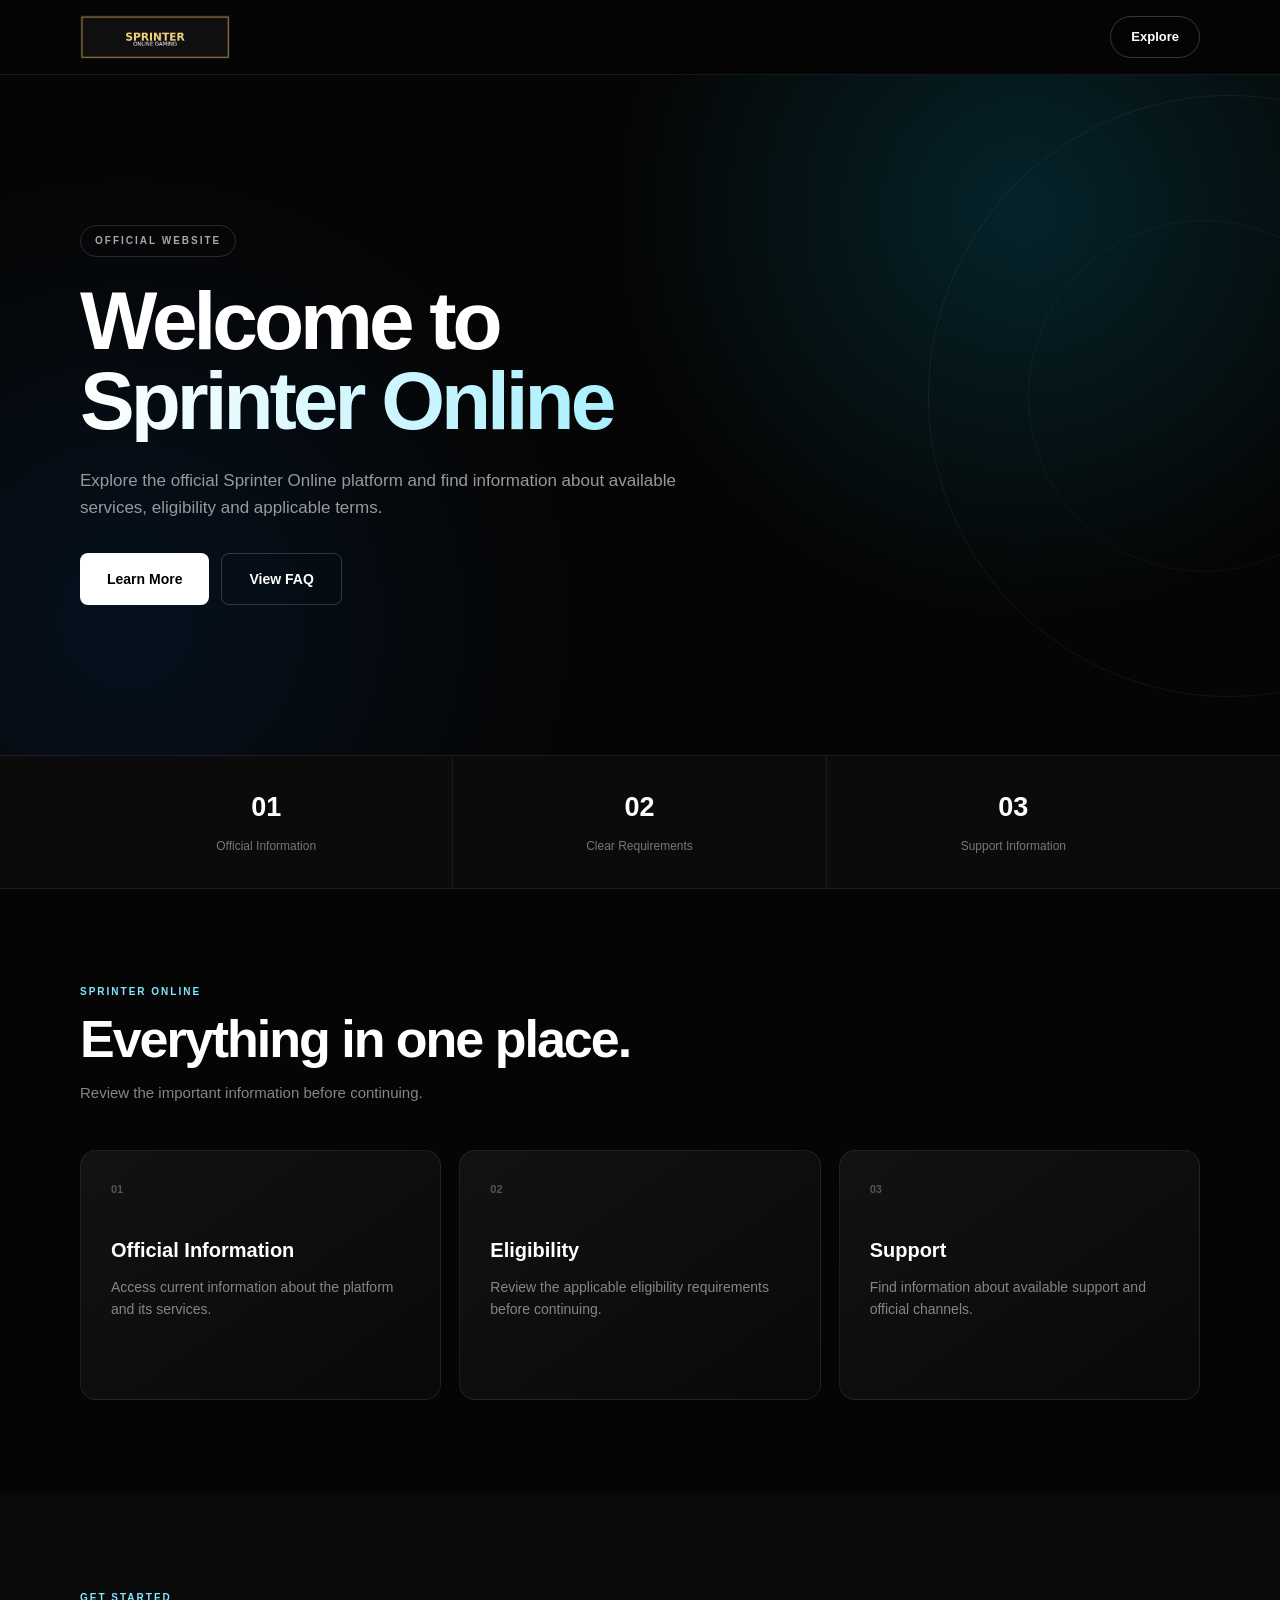
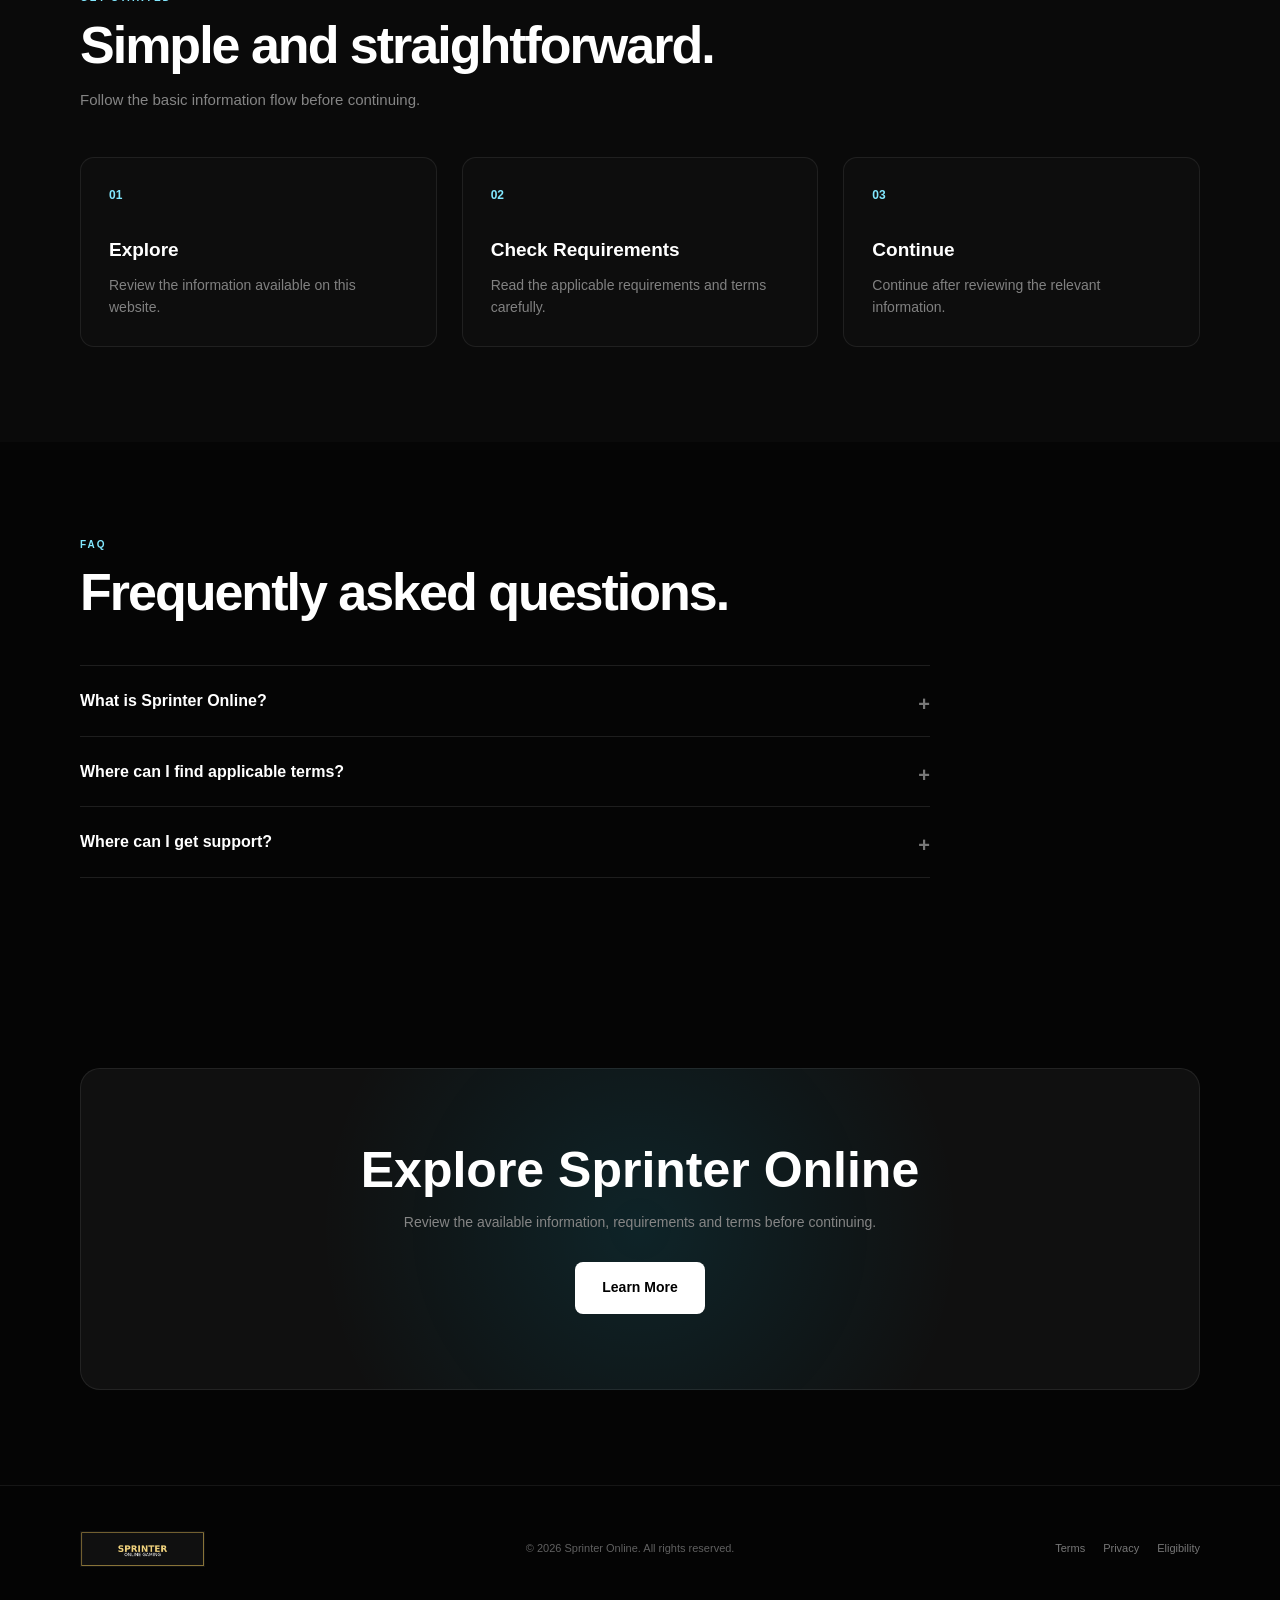
==== landingpage/index.html @ 2bd201db "landingpage.index.html" ====
<!DOCTYPE html>
<html lang="en">

<head>

    <meta charset="UTF-8">

    <meta
        name="viewport"
        content="width=device-width, initial-scale=1.0"
    >

    <title>Sprinter Online | Official Website</title>

    <meta
        name="description"
        content="Visit the official Sprinter Online website for information, services, eligibility and applicable terms."
    >

    <meta
        name="robots"
        content="index, follow"
    >

    <link
        rel="canonical"
        href="https://www.sprinteronlines.com/landingpage/"
    >

    <meta
        property="og:title"
        content="Sprinter Online | Official Website"
    >

    <meta
        property="og:description"
        content="Official Sprinter Online information and services."
    >

    <meta
        property="og:type"
        content="website"
    >

    <meta
        property="og:url"
        content="https://www.sprinteronlines.com/landingpage/"
    >


    <style>

        /* =========================================
           RESET
        ========================================= */

        * {
            margin: 0;
            padding: 0;
            box-sizing: border-box;
        }

        html {
            scroll-behavior: smooth;
        }

        body {
            font-family:
                Arial,
                Helvetica,
                sans-serif;

            background: #050505;

            color: #ffffff;

            line-height: 1.6;

            overflow-x: hidden;
        }

        a {
            color: inherit;
            text-decoration: none;
        }

        img {
            display: block;
            max-width: 100%;
        }


        /* =========================================
           CONTAINER
        ========================================= */

        .container {
            width: min(1120px, 92%);

            margin-left: auto;
            margin-right: auto;
        }


        /* =========================================
           HEADER
        ========================================= */

        .header {
            position: sticky;

            top: 0;

            z-index: 1000;

            background:
                rgba(5, 5, 5, 0.92);

            border-bottom:
                1px solid rgba(255,255,255,0.08);

            backdrop-filter:
                blur(15px);
        }

        .header-inner {
            min-height: 74px;

            display: flex;

            align-items: center;

            justify-content: space-between;

            gap: 20px;
        }

        .logo {
            display: inline-flex;

            align-items: center;
        }

        .logo img {
            width: 150px;

            height: auto;
        }

        .header-btn {
            display: inline-flex;

            align-items: center;

            justify-content: center;

            padding: 10px 20px;

            border:
                1px solid rgba(255,255,255,0.2);

            border-radius: 50px;

            font-size: 13px;

            font-weight: 700;

            transition:
                all 0.25s ease;
        }

        .header-btn:hover {
            background: #ffffff;

            color: #000000;
        }


        /* =========================================
           HERO
        ========================================= */

        .hero {
            position: relative;

            min-height: 680px;

            display: flex;

            align-items: center;

            overflow: hidden;

            background:

                radial-gradient(
                    circle at 80% 20%,
                    rgba(0,210,255,0.15),
                    transparent 35%
                ),

                radial-gradient(
                    circle at 10% 80%,
                    rgba(0,120,255,0.10),
                    transparent 35%
                ),

                #050505;
        }

        .hero::before {
            content: "";

            position: absolute;

            width: 600px;

            height: 600px;

            right: -250px;

            top: 20px;

            border:
                1px solid rgba(255,255,255,0.06);

            border-radius: 50%;
        }

        .hero::after {
            content: "";

            position: absolute;

            width: 350px;

            height: 350px;

            right: -100px;

            top: 145px;

            border:
                1px solid rgba(255,255,255,0.04);

            border-radius: 50%;
        }

        .hero-content {
            position: relative;

            z-index: 2;

            max-width: 760px;
        }

        .badge {
            display: inline-flex;

            padding: 7px 14px;

            margin-bottom: 24px;

            border:
                1px solid rgba(255,255,255,0.14);

            border-radius: 50px;

            color: #a8a8a8;

            font-size: 10px;

            font-weight: 800;

            letter-spacing: 2px;
        }

        .hero h1 {
            font-size:
                clamp(44px, 8vw, 82px);

            line-height: 0.98;

            letter-spacing: -4px;

            margin-bottom: 25px;
        }

        .hero h1 span {
            display: block;

            background:
                linear-gradient(
                    90deg,
                    #ffffff,
                    #85eaff
                );

            -webkit-background-clip: text;

            -webkit-text-fill-color: transparent;
        }

        .hero-description {
            max-width: 620px;

            color: #999999;

            font-size: 17px;

            margin-bottom: 32px;
        }

        .hero-buttons {
            display: flex;

            flex-wrap: wrap;

            gap: 12px;
        }

        .btn {
            min-height: 52px;

            padding:
                0 27px;

            display: inline-flex;

            align-items: center;

            justify-content: center;

            border-radius: 8px;

            font-size: 14px;

            font-weight: 800;

            transition:
                all 0.25s ease;
        }

        .btn-primary {
            background: #ffffff;

            color: #000000;
        }

        .btn-primary:hover {
            transform:
                translateY(-3px);

            box-shadow:
                0 12px 30px
                rgba(255,255,255,0.10);
        }

        .btn-secondary {
            border:
                1px solid rgba(255,255,255,0.18);

            color: #ffffff;
        }

        .btn-secondary:hover {
            background:
                rgba(255,255,255,0.08);
        }


        /* =========================================
           FEATURE BAR
        ========================================= */

        .feature-bar {
            background: #0b0b0b;

            border-top:
                1px solid rgba(255,255,255,0.07);

            border-bottom:
                1px solid rgba(255,255,255,0.07);
        }

        .feature-bar-grid {
            display: grid;

            grid-template-columns:
                repeat(3, 1fr);
        }

        .feature-item {
            padding: 30px 20px;

            text-align: center;

            border-right:
                1px solid rgba(255,255,255,0.07);
        }

        .feature-item:last-child {
            border-right: none;
        }

        .feature-item strong {
            display: block;

            font-size: 27px;

            margin-bottom: 3px;
        }

        .feature-item span {
            color: #777777;

            font-size: 12px;
        }


        /* =========================================
           SECTIONS
        ========================================= */

        .section {
            padding:
                95px 0;
        }

        .section-dark {
            background: #0a0a0a;
        }

        .section-title {
            max-width: 650px;

            margin-bottom: 45px;
        }

        .section-label {
            display: block;

            margin-bottom: 12px;

            color: #82e8ff;

            font-size: 10px;

            font-weight: 800;

            letter-spacing: 2px;
        }

        .section-title h2 {
            font-size:
                clamp(32px, 5vw, 52px);

            line-height: 1.05;

            letter-spacing: -2px;

            margin-bottom: 15px;
        }

        .section-title p {
            color: #858585;

            font-size: 15px;
        }


        /* =========================================
           CARDS
        ========================================= */

        .cards {
            display: grid;

            grid-template-columns:
                repeat(3, 1fr);

            gap: 18px;
        }

        .card {
            min-height: 250px;

            padding: 30px;

            background:
                linear-gradient(
                    145deg,
                    #121212,
                    #090909
                );

            border:
                1px solid rgba(255,255,255,0.08);

            border-radius: 16px;

            transition:
                transform 0.25s ease,
                border-color 0.25s ease;
        }

        .card:hover {
            transform:
                translateY(-5px);

            border-color:
                rgba(255,255,255,0.18);
        }

        .card-number {
            color: #555555;

            font-size: 11px;

            font-weight: 800;

            margin-bottom: 35px;
        }

        .card h3 {
            font-size: 20px;

            margin-bottom: 10px;
        }

        .card p {
            color: #858585;

            font-size: 14px;
        }


        /* =========================================
           STEPS
        ========================================= */

        .steps {
            display: grid;

            grid-template-columns:
                repeat(3, 1fr);

            gap: 25px;
        }

        .step {
            position: relative;

            padding:
                28px;

            border:
                1px solid rgba(255,255,255,0.08);

            border-radius: 14px;

            background: #0d0d0d;
        }

        .step-number {
            display: block;

            color: #82e8ff;

            font-size: 12px;

            font-weight: 800;

            margin-bottom: 30px;
        }

        .step h3 {
            font-size: 19px;

            margin-bottom: 8px;
        }

        .step p {
            color: #818181;

            font-size: 14px;
        }


        /* =========================================
           FAQ
        ========================================= */

        .faq {
            max-width: 850px;
        }

        details {
            border-top:
                1px solid rgba(255,255,255,0.10);

            padding:
                22px 0;
        }

        details:last-child {
            border-bottom:
                1px solid rgba(255,255,255,0.10);
        }

        summary {
            cursor: pointer;

            list-style: none;

            font-size: 16px;

            font-weight: 700;

            padding-right: 25px;

            position: relative;
        }

        summary::-webkit-details-marker {
            display: none;
        }

        summary::after {
            content: "+";

            position: absolute;

            right: 0;

            top: 0;

            color: #777777;

            font-size: 20px;
        }

        details[open] summary::after {
            content: "−";
        }

        details p {
            color: #858585;

            font-size: 14px;

            max-width: 700px;

            padding-top: 14px;
        }


        /* =========================================
           CTA
        ========================================= */

        .cta {
            text-align: center;

            padding:
                75px 25px;

            border:
                1px solid rgba(255,255,255,0.08);

            border-radius: 20px;

            background:
                radial-gradient(
                    circle at center,
                    rgba(0,210,255,0.10),
                    transparent 55%
                ),

                #101010;
        }

        .cta h2 {
            font-size:
                clamp(30px, 5vw, 50px);

            line-height: 1.05;

            margin-bottom: 15px;
        }

        .cta p {
            max-width: 600px;

            margin:
                0 auto 28px;

            color: #858585;

            font-size: 14px;
        }


        /* =========================================
           FOOTER
        ========================================= */

        .footer {
            padding:
                45px 0;

            background: #040404;

            border-top:
                1px solid rgba(255,255,255,0.07);
        }

        .footer-inner {
            display: flex;

            align-items: center;

            justify-content: space-between;

            gap: 25px;
        }

        .footer-logo img {
            width: 125px;
        }

        .copyright {
            color: #606060;

            font-size: 11px;
        }

        .footer-links {
            display: flex;

            flex-wrap: wrap;

            gap: 18px;

            color: #777777;

            font-size: 11px;
        }

        .footer-links a:hover {
            color: #ffffff;
        }


        /* =========================================
           TABLET
        ========================================= */

        @media (max-width: 800px) {

            .hero {
                min-height: 620px;
            }

            .cards,
            .steps {
                grid-template-columns: 1fr;
            }

            .feature-bar-grid {
                grid-template-columns: 1fr;
            }

            .feature-item {
                border-right: none;

                border-bottom:
                    1px solid rgba(255,255,255,0.07);
            }

            .feature-item:last-child {
                border-bottom: none;
            }

            .section {
                padding: 75px 0;
            }

            .footer-inner {
                flex-direction: column;

                align-items: flex-start;
            }

        }


        /* =========================================
           MOBILE
        ========================================= */

        @media (max-width: 520px) {

            .header-inner {
                min-height: 65px;
            }

            .logo img {
                width: 125px;
            }

            .header-btn {
                padding:
                    8px 14px;

                font-size: 11px;
            }

            .hero {
                min-height: 610px;
            }

            .hero h1 {
                font-size: 49px;

                letter-spacing: -2.5px;
            }

            .hero-description {
                font-size: 15px;
            }

            .hero-buttons {
                flex-direction: column;
            }

            .btn {
                width: 100%;
            }

            .section-title h2 {
                letter-spacing: -1px;
            }

            .card {
                min-height: auto;

                padding: 25px;
            }

            .cta {
                padding:
                    55px 20px;
            }

        }

    </style>

</head>


<body>


    <!-- =========================================
         HEADER
    ========================================= -->

    <header class="header">

        <div class="container header-inner">

            <a
                href="/"
                class="logo"
                aria-label="Sprinter Online"
            >

                <img
                    src="../assets/images/sprinterslogo.png"
                    alt="Sprinter Online"
                >

            </a>


            <a
                href="#information"
                class="header-btn"
            >
                Explore
            </a>

        </div>

    </header>


    <!-- =========================================
         MAIN
    ========================================= -->

    <main>


        <!-- =====================================
             HERO
        ====================================== -->

        <section class="hero">

            <div class="container">

                <div class="hero-content">

                    <div class="badge">
                        OFFICIAL WEBSITE
                    </div>


                    <h1>

                        Welcome to

                        <span>
                            Sprinter Online
                        </span>

                    </h1>


                    <p class="hero-description">

                        Explore the official Sprinter Online
                        platform and find information about
                        available services, eligibility and
                        applicable terms.

                    </p>


                    <div class="hero-buttons">

                        <a
                            href="#information"
                            class="btn btn-primary"
                        >
                            Learn More
                        </a>


                        <a
                            href="#faq"
                            class="btn btn-secondary"
                        >
                            View FAQ
                        </a>

                    </div>

                </div>

            </div>

        </section>


        <!-- =====================================
             FEATURE BAR
        ====================================== -->

        <section class="feature-bar">

            <div class="container feature-bar-grid">


                <div class="feature-item">

                    <strong>
                        01
                    </strong>

                    <span>
                        Official Information
                    </span>

                </div>


                <div class="feature-item">

                    <strong>
                        02
                    </strong>

                    <span>
                        Clear Requirements
                    </span>

                </div>


                <div class="feature-item">

                    <strong>
                        03
                    </strong>

                    <span>
                        Support Information
                    </span>

                </div>


            </div>

        </section>


        <!-- =====================================
             INFORMATION
        ====================================== -->

        <section
            class="section"
            id="information"
        >

            <div class="container">


                <div class="section-title">

                    <span class="section-label">
                        SPRINTER ONLINE
                    </span>

                    <h2>
                        Everything in one place.
                    </h2>

                    <p>
                        Review the important information
                        before continuing.
                    </p>

                </div>


                <div class="cards">


                    <article class="card">

                        <div class="card-number">
                            01
                        </div>

                        <h3>
                            Official Information
                        </h3>

                        <p>
                            Access current information about
                            the platform and its services.
                        </p>

                    </article>


                    <article class="card">

                        <div class="card-number">
                            02
                        </div>

                        <h3>
                            Eligibility
                        </h3>

                        <p>
                            Review the applicable eligibility
                            requirements before continuing.
                        </p>

                    </article>


                    <article class="card">

                        <div class="card-number">
                            03
                        </div>

                        <h3>
                            Support
                        </h3>

                        <p>
                            Find information about available
                            support and official channels.
                        </p>

                    </article>


                </div>

            </div>

        </section>


        <!-- =====================================
             STEPS
        ====================================== -->

        <section class="section section-dark">

            <div class="container">


                <div class="section-title">

                    <span class="section-label">
                        GET STARTED
                    </span>

                    <h2>
                        Simple and straightforward.
                    </h2>

                    <p>
                        Follow the basic information flow
                        before continuing.
                    </p>

                </div>


                <div class="steps">


                    <div class="step">

                        <span class="step-number">
                            01
                        </span>

                        <h3>
                            Explore
                        </h3>

                        <p>
                            Review the information available
                            on this website.
                        </p>

                    </div>


                    <div class="step">

                        <span class="step-number">
                            02
                        </span>

                        <h3>
                            Check Requirements
                        </h3>

                        <p>
                            Read the applicable requirements
                            and terms carefully.
                        </p>

                    </div>


                    <div class="step">

                        <span class="step-number">
                            03
                        </span>

                        <h3>
                            Continue
                        </h3>

                        <p>
                            Continue after reviewing the
                            relevant information.
                        </p>

                    </div>


                </div>

            </div>

        </section>


        <!-- =====================================
             FAQ
        ====================================== -->

        <section
            class="section"
            id="faq"
        >

            <div class="container">


                <div class="section-title">

                    <span class="section-label">
                        FAQ
                    </span>

                    <h2>
                        Frequently asked questions.
                    </h2>

                </div>


                <div class="faq">


                    <details>

                        <summary>
                            What is Sprinter Online?
                        </summary>

                        <p>
                            Sprinter Online is the platform
                            represented by this official
                            information website.
                        </p>

                    </details>


                    <details>

                        <summary>
                            Where can I find applicable terms?
                        </summary>

                        <p>
                            Please review the relevant terms,
                            eligibility information and policies
                            before continuing.
                        </p>

                    </details>


                    <details>

                        <summary>
                            Where can I get support?
                        </summary>

                        <p>
                            Please use the official support
                            channel provided by Sprinter Online.
                        </p>

                    </details>


                </div>

            </div>

        </section>


        <!-- =====================================
             CTA
        ====================================== -->

        <section class="section">

            <div class="container">

                <div class="cta">

                    <h2>
                        Explore Sprinter Online
                    </h2>

                    <p>
                        Review the available information,
                        requirements and terms before
                        continuing.
                    </p>


                    <a
                        href="#information"
                        class="btn btn-primary"
                    >
                        Learn More
                    </a>

                </div>

            </div>

        </section>


    </main>


    <!-- =========================================
         FOOTER
    ========================================= -->

    <footer class="footer">

        <div class="container footer-inner">


            <div class="footer-logo">

                <img
                    src="../assets/images/sprinterslogo.png"
                    alt="Sprinter Online"
                >

            </div>


            <div class="copyright">

                © 2026 Sprinter Online.
                All rights reserved.

            </div>


            <div class="footer-links">

                <a href="#">
                    Terms
                </a>

                <a href="#">
                    Privacy
                </a>

                <a href="#">
                    Eligibility
                </a>

            </div>


        </div>

    </footer>


</body>

</html>
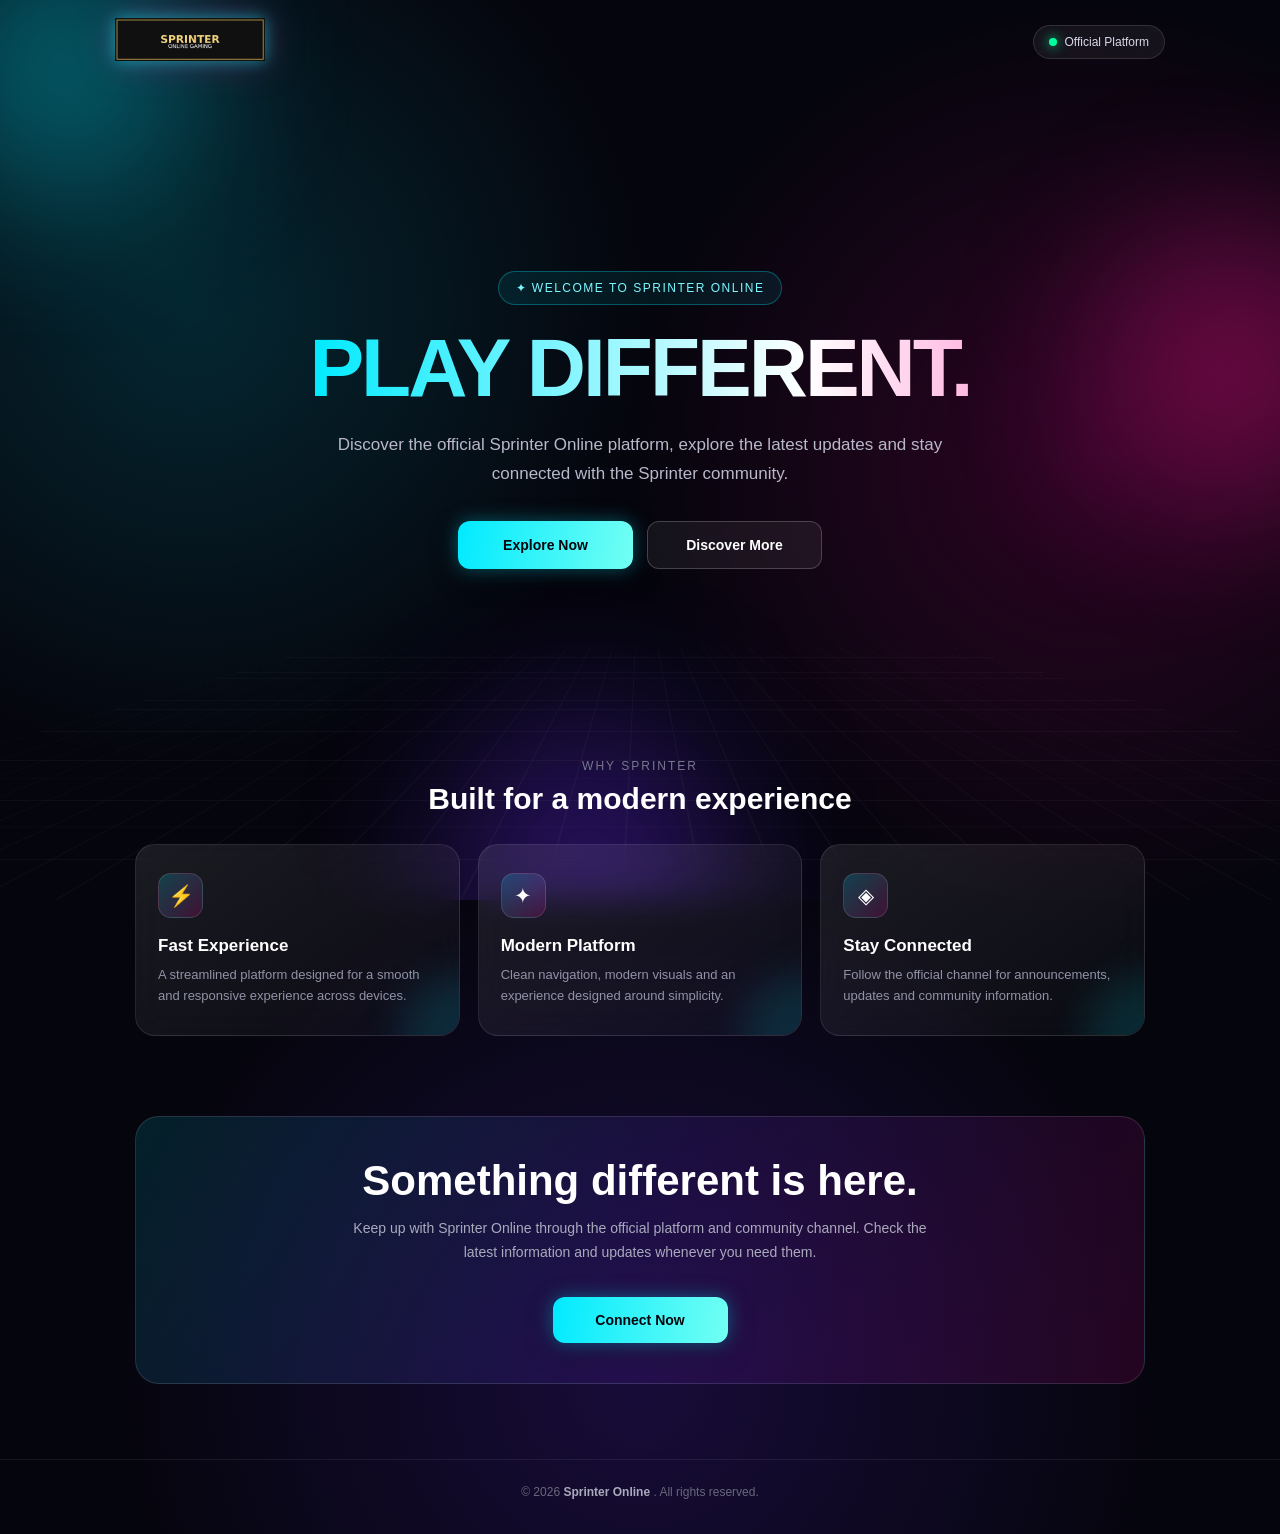
==== commit c0c10637: "Update index.html" ====
--- a/landingpage/index.html
+++ b/landingpage/index.html
@@ -1,1375 +1,1487 @@
 <!DOCTYPE html>
 <html lang="en">
-
 <head>
 
-    <meta charset="UTF-8">
-
-    <meta
-        name="viewport"
-        content="width=device-width, initial-scale=1.0"
+  <meta charset="UTF-8">
+
+  <meta name="viewport" content="width=device-width, initial-scale=1.0">
+
+  <title>Sprinter Online | Official Platform</title>
+
+  <meta
+    name="description"
+    content="Explore Sprinter Online's official platform and stay connected with the latest updates and community information."
+  >
+
+  <link
+    rel="canonical"
+    href="https://www.sprinteronlines.com/landingpage/"
+  >
+
+  <meta
+    property="og:title"
+    content="Sprinter Online | Official Platform"
+  >
+
+  <meta
+    property="og:description"
+    content="Discover the official Sprinter Online platform."
+  >
+
+  <meta
+    property="og:type"
+    content="website"
+  >
+
+
+  <!-- =========================================
+       META PIXEL
+       Pixel ID: 1732688021370064
+  ========================================== -->
+
+  <script>
+
+    !function(f,b,e,v,n,t,s)
+    {
+      if(f.fbq)return;
+
+      n=f.fbq=function()
+      {
+        n.callMethod ?
+        n.callMethod.apply(n,arguments) :
+        n.queue.push(arguments)
+      };
+
+      if(!f._fbq)f._fbq=n;
+
+      n.push=n;
+      n.loaded=!0;
+      n.version='2.0';
+      n.queue=[];
+
+      t=b.createElement(e);
+      t.async=!0;
+      t.src=v;
+
+      s=b.getElementsByTagName(e)[0];
+
+      s.parentNode.insertBefore(t,s);
+
+    }(
+      window,
+      document,
+      'script',
+      'https://connect.facebook.net/en_US/fbevents.js'
+    );
+
+
+    fbq(
+      'init',
+      '1732688021370064'
+    );
+
+
+    fbq(
+      'track',
+      'PageView'
+    );
+
+  </script>
+
+
+  <!-- =========================================
+       END META PIXEL
+  ========================================== -->
+
+
+  <style>
+
+    * {
+      margin: 0;
+      padding: 0;
+      box-sizing: border-box;
+    }
+
+
+    html {
+      scroll-behavior: smooth;
+    }
+
+
+    body {
+
+      min-height: 100vh;
+
+      font-family:
+        Arial,
+        Helvetica,
+        sans-serif;
+
+      color: #ffffff;
+
+      overflow-x: hidden;
+
+      background:
+
+        radial-gradient(
+          circle at 15% 20%,
+          rgba(0, 234, 255, 0.15),
+          transparent 28%
+        ),
+
+        radial-gradient(
+          circle at 85% 30%,
+          rgba(255, 0, 153, 0.16),
+          transparent 30%
+        ),
+
+        radial-gradient(
+          circle at 50% 90%,
+          rgba(108, 44, 255, 0.18),
+          transparent 35%
+        ),
+
+        #05050d;
+
+    }
+
+
+    /* =========================================
+       ANIMATED BACKGROUND
+    ========================================== */
+
+    .background {
+
+      position: fixed;
+
+      inset: 0;
+
+      z-index: -2;
+
+      overflow: hidden;
+
+      pointer-events: none;
+
+    }
+
+
+    .orb {
+
+      position: absolute;
+
+      width: 280px;
+
+      height: 280px;
+
+      border-radius: 50%;
+
+      filter: blur(80px);
+
+      opacity: 0.35;
+
+      animation:
+        float 10s infinite alternate ease-in-out;
+
+    }
+
+
+    .orb.one {
+
+      background: #00eaff;
+
+      top: -80px;
+
+      left: -80px;
+
+    }
+
+
+    .orb.two {
+
+      background: #ff1493;
+
+      right: -100px;
+
+      top: 25%;
+
+      animation-delay: 2s;
+
+    }
+
+
+    .orb.three {
+
+      background: #6c2cff;
+
+      bottom: -100px;
+
+      left: 35%;
+
+      animation-delay: 4s;
+
+    }
+
+
+    @keyframes float {
+
+      from {
+
+        transform:
+          translate(0, 0)
+          scale(1);
+
+      }
+
+      to {
+
+        transform:
+          translate(60px, 40px)
+          scale(1.2);
+
+      }
+
+    }
+
+
+    .grid {
+
+      position: fixed;
+
+      inset: 0;
+
+      z-index: -1;
+
+      opacity: 0.07;
+
+      background-image:
+
+        linear-gradient(
+          rgba(255,255,255,0.5) 1px,
+          transparent 1px
+        ),
+
+        linear-gradient(
+          90deg,
+          rgba(255,255,255,0.5) 1px,
+          transparent 1px
+        );
+
+      background-size: 45px 45px;
+
+      transform:
+
+        perspective(500px)
+        rotateX(55deg)
+        scale(1.8);
+
+      transform-origin:
+        center bottom;
+
+    }
+
+
+    /* =========================================
+       HEADER
+    ========================================== */
+
+    header {
+
+      width: 100%;
+
+      padding: 18px 20px;
+
+      position: relative;
+
+      z-index: 5;
+
+    }
+
+
+    .nav {
+
+      max-width: 1050px;
+
+      margin: auto;
+
+      display: flex;
+
+      align-items: center;
+
+      justify-content: space-between;
+
+    }
+
+
+    .logo-link {
+
+      display: inline-block;
+
+    }
+
+
+    .logo {
+
+      width: 150px;
+
+      max-width: 42vw;
+
+      height: auto;
+
+      filter:
+
+        drop-shadow(
+          0 0 8px
+          rgba(0,255,255,0.5)
+        )
+
+        drop-shadow(
+          0 0 18px
+          rgba(255,0,153,0.25)
+        );
+
+      transition:
+        transform 0.25s ease;
+
+    }
+
+
+    .logo:hover {
+
+      transform:
+        scale(1.04);
+
+    }
+
+
+    .status {
+
+      display: flex;
+
+      align-items: center;
+
+      gap: 8px;
+
+      padding: 9px 15px;
+
+      border-radius: 30px;
+
+      background:
+        rgba(255,255,255,0.06);
+
+      border:
+        1px solid
+        rgba(255,255,255,0.12);
+
+      backdrop-filter:
+        blur(12px);
+
+      font-size: 12px;
+
+      color: #d9d9e8;
+
+    }
+
+
+    .dot {
+
+      width: 8px;
+
+      height: 8px;
+
+      border-radius: 50%;
+
+      background: #00ff9d;
+
+      box-shadow:
+        0 0 12px #00ff9d;
+
+      animation:
+        pulse 1.5s infinite;
+
+    }
+
+
+    @keyframes pulse {
+
+      50% {
+
+        opacity: 0.35;
+
+        transform:
+          scale(0.7);
+
+      }
+
+    }
+
+
+    /* =========================================
+       HERO
+    ========================================== */
+
+    .hero {
+
+      max-width: 1050px;
+
+      margin: auto;
+
+      min-height: 72vh;
+
+      display: flex;
+
+      align-items: center;
+
+      justify-content: center;
+
+      text-align: center;
+
+      padding:
+        55px 20px 30px;
+
+    }
+
+
+    .hero-content {
+
+      width: 100%;
+
+      max-width: 760px;
+
+    }
+
+
+    .tag {
+
+      display: inline-flex;
+
+      align-items: center;
+
+      gap: 8px;
+
+      padding:
+        9px 17px;
+
+      border-radius: 50px;
+
+      background:
+        rgba(0,238,255,0.08);
+
+      border:
+        1px solid
+        rgba(0,238,255,0.3);
+
+      color: #7df7ff;
+
+      font-size: 12px;
+
+      letter-spacing: 1.5px;
+
+      text-transform: uppercase;
+
+      margin-bottom: 24px;
+
+      animation:
+        fadeUp 0.8s ease both;
+
+    }
+
+
+    h1 {
+
+      font-size:
+        clamp(42px, 8vw, 82px);
+
+      line-height: 0.95;
+
+      font-weight: 900;
+
+      letter-spacing: -3px;
+
+      margin-bottom: 24px;
+
+      animation:
+        fadeUp 0.8s 0.1s ease both;
+
+    }
+
+
+    .gradient-text {
+
+      background:
+
+        linear-gradient(
+          90deg,
+          #00eaff,
+          #ffffff,
+          #ff2ca8,
+          #8d5cff,
+          #00eaff
+        );
+
+      background-size:
+        300% auto;
+
+      -webkit-background-clip:
+        text;
+
+      background-clip:
+        text;
+
+      color:
+        transparent;
+
+      animation:
+        gradientMove 5s
+        linear infinite;
+
+    }
+
+
+    @keyframes gradientMove {
+
+      to {
+
+        background-position:
+          300% center;
+
+      }
+
+    }
+
+
+    .hero p {
+
+      max-width: 620px;
+
+      margin: auto;
+
+      color: #b8b8ca;
+
+      font-size: 17px;
+
+      line-height: 1.7;
+
+      animation:
+        fadeUp 0.8s 0.2s ease both;
+
+    }
+
+
+    @keyframes fadeUp {
+
+      from {
+
+        opacity: 0;
+
+        transform:
+          translateY(25px);
+
+      }
+
+      to {
+
+        opacity: 1;
+
+        transform:
+          translateY(0);
+
+      }
+
+    }
+
+
+    /* =========================================
+       BUTTONS
+    ========================================== */
+
+    .buttons {
+
+      display: flex;
+
+      justify-content: center;
+
+      gap: 14px;
+
+      flex-wrap: wrap;
+
+      margin-top: 32px;
+
+      animation:
+        fadeUp 0.8s 0.3s ease both;
+
+    }
+
+
+    .btn {
+
+      position: relative;
+
+      display: inline-flex;
+
+      justify-content: center;
+
+      align-items: center;
+
+      min-width: 175px;
+
+      padding:
+        15px 26px;
+
+      border-radius: 12px;
+
+      text-decoration: none;
+
+      font-weight: 800;
+
+      font-size: 14px;
+
+      transition:
+        0.25s ease;
+
+      overflow: hidden;
+
+      cursor: pointer;
+
+    }
+
+
+    .btn-primary {
+
+      color: #05050d;
+
+      background:
+
+        linear-gradient(
+          100deg,
+          #00eaff,
+          #73fff3
+        );
+
+      box-shadow:
+
+        0 0 18px
+        rgba(0,234,255,0.35),
+
+        0 8px 30px
+        rgba(0,0,0,0.25);
+
+    }
+
+
+    .btn-primary::before {
+
+      content: "";
+
+      position: absolute;
+
+      width: 70px;
+
+      height: 150px;
+
+      background:
+        rgba(255,255,255,0.45);
+
+      transform:
+        rotate(25deg);
+
+      left: -100px;
+
+      transition:
+        0.5s;
+
+    }
+
+
+    .btn-primary:hover::before {
+
+      left: 120%;
+
+    }
+
+
+    .btn-secondary {
+
+      color: #ffffff;
+
+      border:
+        1px solid
+        rgba(255,255,255,0.2);
+
+      background:
+        rgba(255,255,255,0.06);
+
+      backdrop-filter:
+        blur(10px);
+
+    }
+
+
+    .btn:hover {
+
+      transform:
+        translateY(-3px);
+
+    }
+
+
+    .btn:active {
+
+      transform:
+        translateY(0);
+
+    }
+
+
+    /* =========================================
+       FEATURES
+    ========================================== */
+
+    .features {
+
+      max-width: 1050px;
+
+      margin: auto;
+
+      padding:
+        25px 20px 80px;
+
+    }
+
+
+    .section-title {
+
+      text-align: center;
+
+      margin-bottom: 28px;
+
+    }
+
+
+    .section-title span {
+
+      color: #77778e;
+
+      font-size: 12px;
+
+      text-transform: uppercase;
+
+      letter-spacing: 2px;
+
+    }
+
+
+    .section-title h2 {
+
+      font-size: 30px;
+
+      margin-top: 8px;
+
+    }
+
+
+    .cards {
+
+      display: grid;
+
+      grid-template-columns:
+        repeat(3, 1fr);
+
+      gap: 18px;
+
+    }
+
+
+    .card {
+
+      position: relative;
+
+      padding:
+        28px 22px;
+
+      min-height: 175px;
+
+      border-radius: 20px;
+
+      background:
+
+        linear-gradient(
+          145deg,
+          rgba(255,255,255,0.09),
+          rgba(255,255,255,0.025)
+        );
+
+      border:
+        1px solid
+        rgba(255,255,255,0.1);
+
+      backdrop-filter:
+        blur(16px);
+
+      overflow: hidden;
+
+      transition:
+        0.3s ease;
+
+    }
+
+
+    .card::after {
+
+      content: "";
+
+      position: absolute;
+
+      width: 130px;
+
+      height: 130px;
+
+      border-radius: 50%;
+
+      right: -70px;
+
+      bottom: -70px;
+
+      background:
+        rgba(0,234,255,0.13);
+
+      filter:
+        blur(20px);
+
+    }
+
+
+    .card:hover {
+
+      transform:
+        translateY(-7px);
+
+      border-color:
+        rgba(0,234,255,0.35);
+
+      box-shadow:
+        0 15px 40px
+        rgba(0,0,0,0.25);
+
+    }
+
+
+    .icon {
+
+      width: 45px;
+
+      height: 45px;
+
+      border-radius: 13px;
+
+      display: flex;
+
+      align-items: center;
+
+      justify-content: center;
+
+      margin-bottom: 18px;
+
+      font-size: 21px;
+
+      background:
+
+        linear-gradient(
+          135deg,
+          rgba(0,234,255,0.2),
+          rgba(255,0,153,0.18)
+        );
+
+      border:
+        1px solid
+        rgba(255,255,255,0.12);
+
+    }
+
+
+    .card h3 {
+
+      font-size: 17px;
+
+      margin-bottom: 9px;
+
+    }
+
+
+    .card p {
+
+      color: #9292a7;
+
+      font-size: 13px;
+
+      line-height: 1.6;
+
+    }
+
+
+    /* =========================================
+       HIGHLIGHT
+    ========================================== */
+
+    .highlight {
+
+      max-width: 1050px;
+
+      margin:
+        0 auto 75px;
+
+      padding:
+        0 20px;
+
+    }
+
+
+    .highlight-box {
+
+      position: relative;
+
+      padding:
+        40px 30px;
+
+      text-align: center;
+
+      border-radius: 24px;
+
+      overflow: hidden;
+
+      background:
+
+        linear-gradient(
+          120deg,
+          rgba(0,234,255,0.12),
+          rgba(116,54,255,0.12),
+          rgba(255,0,153,0.12)
+        );
+
+      border:
+        1px solid
+        rgba(255,255,255,0.12);
+
+    }
+
+
+    .highlight-box h2 {
+
+      font-size:
+        clamp(25px, 5vw, 42px);
+
+      margin-bottom: 12px;
+
+    }
+
+
+    .highlight-box p {
+
+      max-width: 600px;
+
+      margin: auto;
+
+      color: #aaaabd;
+
+      line-height: 1.7;
+
+      font-size: 14px;
+
+    }
+
+
+    /* =========================================
+       FOOTER
+    ========================================== */
+
+    footer {
+
+      text-align: center;
+
+      padding:
+        25px 20px 35px;
+
+      border-top:
+        1px solid
+        rgba(255,255,255,0.07);
+
+      color: #68687b;
+
+      font-size: 12px;
+
+    }
+
+
+    footer strong {
+
+      color: #aaaabd;
+
+    }
+
+
+    /* =========================================
+       MOBILE
+    ========================================== */
+
+    @media (max-width: 760px) {
+
+      .hero {
+
+        min-height: 70vh;
+
+        padding-top: 45px;
+
+      }
+
+
+      h1 {
+
+        letter-spacing: -2px;
+
+      }
+
+
+      .hero p {
+
+        font-size: 15px;
+
+      }
+
+
+      .cards {
+
+        grid-template-columns: 1fr;
+
+      }
+
+
+      .card {
+
+        min-height: auto;
+
+      }
+
+
+      .status {
+
+        display: none;
+
+      }
+
+
+      .logo {
+
+        width: 135px;
+
+      }
+
+
+      .buttons {
+
+        flex-direction: column;
+
+        align-items: center;
+
+      }
+
+
+      .btn {
+
+        width:
+          min(100%, 330px);
+
+      }
+
+
+      .highlight-box {
+
+        padding:
+          35px 20px;
+
+      }
+
+    }
+
+
+    /* =========================================
+       SMALL MOBILE
+    ========================================== */
+
+    @media (max-width: 380px) {
+
+      h1 {
+
+        font-size: 39px;
+
+      }
+
+
+      .hero {
+
+        padding-left: 15px;
+
+        padding-right: 15px;
+
+      }
+
+
+      .features,
+      .highlight {
+
+        padding-left: 15px;
+
+        padding-right: 15px;
+
+      }
+
+    }
+
+  </style>
+
+</head>
+
+
+<body>
+
+
+  <!-- =========================================
+       BACKGROUND
+  ========================================== -->
+
+  <div class="background">
+
+    <div class="orb one"></div>
+
+    <div class="orb two"></div>
+
+    <div class="orb three"></div>
+
+  </div>
+
+
+  <div class="grid"></div>
+
+
+  <!-- =========================================
+       HEADER
+  ========================================== -->
+
+  <header>
+
+    <div class="nav">
+
+
+      <!-- LOGO → TELEGRAM -->
+
+      <a
+        class="logo-link"
+        href="https://t.me/sprinteronlineid"
+        target="_blank"
+        rel="noopener noreferrer"
+        onclick="trackTelegramClick()"
+      >
+
+        <img
+          src="../assets/images/sprinterslogo.png"
+          alt="Sprinter Online"
+          class="logo"
+        >
+
+      </a>
+
+
+      <div class="status">
+
+        <span class="dot"></span>
+
+        Official Platform
+
+      </div>
+
+
+    </div>
+
+  </header>
+
+
+  <!-- =========================================
+       MAIN
+  ========================================== -->
+
+  <main>
+
+
+    <!-- HERO -->
+
+    <section class="hero">
+
+      <div class="hero-content">
+
+
+        <div class="tag">
+
+          ✦ Welcome to Sprinter Online
+
+        </div>
+
+
+        <h1>
+
+          <span class="gradient-text">
+
+            PLAY DIFFERENT.
+
+          </span>
+
+        </h1>
+
+
+        <p>
+
+          Discover the official Sprinter Online platform,
+          explore the latest updates and stay connected
+          with the Sprinter community.
+
+        </p>
+
+
+        <!-- CTA BUTTONS -->
+
+        <div class="buttons">
+
+
+          <!-- TELEGRAM CTA -->
+
+          <a
+            class="btn btn-primary"
+            href="https://t.me/sprinteronlineid"
+            target="_blank"
+            rel="noopener noreferrer"
+            onclick="trackTelegramClick()"
+          >
+
+            Explore Now
+
+          </a>
+
+
+          <!-- SCROLL CTA -->
+
+          <a
+            class="btn btn-secondary"
+            href="#features"
+          >
+
+            Discover More
+
+          </a>
+
+
+        </div>
+
+
+      </div>
+
+    </section>
+
+
+    <!-- =========================================
+         FEATURES
+    ========================================== -->
+
+    <section
+      class="features"
+      id="features"
     >
 
-    <title>Sprinter Online | Official Website</title>
-
-    <meta
-        name="description"
-        content="Visit the official Sprinter Online website for information, services, eligibility and applicable terms."
+
+      <div class="section-title">
+
+        <span>
+          Why Sprinter
+        </span>
+
+        <h2>
+          Built for a modern experience
+        </h2>
+
+      </div>
+
+
+      <div class="cards">
+
+
+        <div class="card">
+
+          <div class="icon">
+            ⚡
+          </div>
+
+          <h3>
+            Fast Experience
+          </h3>
+
+          <p>
+            A streamlined platform designed
+            for a smooth and responsive
+            experience across devices.
+          </p>
+
+        </div>
+
+
+        <div class="card">
+
+          <div class="icon">
+            ✦
+          </div>
+
+          <h3>
+            Modern Platform
+          </h3>
+
+          <p>
+            Clean navigation, modern visuals
+            and an experience designed around
+            simplicity.
+          </p>
+
+        </div>
+
+
+        <div class="card">
+
+          <div class="icon">
+            ◈
+          </div>
+
+          <h3>
+            Stay Connected
+          </h3>
+
+          <p>
+            Follow the official channel for
+            announcements, updates and
+            community information.
+          </p>
+
+        </div>
+
+
+      </div>
+
+    </section>
+
+
+    <!-- =========================================
+         HIGHLIGHT
+    ========================================== -->
+
+    <section class="highlight">
+
+      <div class="highlight-box">
+
+
+        <h2>
+          Something different is here.
+        </h2>
+
+
+        <p>
+
+          Keep up with Sprinter Online through
+          the official platform and community
+          channel. Check the latest information
+          and updates whenever you need them.
+
+        </p>
+
+
+        <div class="buttons">
+
+
+          <!-- TELEGRAM CTA -->
+
+          <a
+            class="btn btn-primary"
+            href="https://t.me/sprinteronlineid"
+            target="_blank"
+            rel="noopener noreferrer"
+            onclick="trackTelegramClick()"
+          >
+
+            Connect Now
+
+          </a>
+
+
+        </div>
+
+
+      </div>
+
+    </section>
+
+
+  </main>
+
+
+  <!-- =========================================
+       FOOTER
+  ========================================== -->
+
+  <footer>
+
+    © 2026
+
+    <strong>
+      Sprinter Online
+    </strong>.
+
+    All rights reserved.
+
+  </footer>
+
+
+  <!-- =========================================
+       TELEGRAM CLICK TRACKING
+  ========================================== -->
+
+  <script>
+
+    function trackTelegramClick() {
+
+      if (
+        typeof fbq === "function"
+      ) {
+
+        fbq(
+          "track",
+          "Contact"
+        );
+
+      }
+
+    }
+
+  </script>
+
+
+  <!-- =========================================
+       META PIXEL NOSCRIPT
+  ========================================== -->
+
+  <noscript>
+
+    <img
+      height="1"
+      width="1"
+      style="display:none"
+      src="https://www.facebook.com/tr?id=1732688021370064&ev=PageView&noscript=1"
+      alt=""
     >
 
-    <meta
-        name="robots"
-        content="index, follow"
-    >
-
-    <link
-        rel="canonical"
-        href="https://www.sprinteronlines.com/landingpage/"
-    >
-
-    <meta
-        property="og:title"
-        content="Sprinter Online | Official Website"
-    >
-
-    <meta
-        property="og:description"
-        content="Official Sprinter Online information and services."
-    >
-
-    <meta
-        property="og:type"
-        content="website"
-    >
-
-    <meta
-        property="og:url"
-        content="https://www.sprinteronlines.com/landingpage/"
-    >
-
-
-    <style>
-
-        /* =========================================
-           RESET
-        ========================================= */
-
-        * {
-            margin: 0;
-            padding: 0;
-            box-sizing: border-box;
-        }
-
-        html {
-            scroll-behavior: smooth;
-        }
-
-        body {
-            font-family:
-                Arial,
-                Helvetica,
-                sans-serif;
-
-            background: #050505;
-
-            color: #ffffff;
-
-            line-height: 1.6;
-
-            overflow-x: hidden;
-        }
-
-        a {
-            color: inherit;
-            text-decoration: none;
-        }
-
-        img {
-            display: block;
-            max-width: 100%;
-        }
-
-
-        /* =========================================
-           CONTAINER
-        ========================================= */
-
-        .container {
-            width: min(1120px, 92%);
-
-            margin-left: auto;
-            margin-right: auto;
-        }
-
-
-        /* =========================================
-           HEADER
-        ========================================= */
-
-        .header {
-            position: sticky;
-
-            top: 0;
-
-            z-index: 1000;
-
-            background:
-                rgba(5, 5, 5, 0.92);
-
-            border-bottom:
-                1px solid rgba(255,255,255,0.08);
-
-            backdrop-filter:
-                blur(15px);
-        }
-
-        .header-inner {
-            min-height: 74px;
-
-            display: flex;
-
-            align-items: center;
-
-            justify-content: space-between;
-
-            gap: 20px;
-        }
-
-        .logo {
-            display: inline-flex;
-
-            align-items: center;
-        }
-
-        .logo img {
-            width: 150px;
-
-            height: auto;
-        }
-
-        .header-btn {
-            display: inline-flex;
-
-            align-items: center;
-
-            justify-content: center;
-
-            padding: 10px 20px;
-
-            border:
-                1px solid rgba(255,255,255,0.2);
-
-            border-radius: 50px;
-
-            font-size: 13px;
-
-            font-weight: 700;
-
-            transition:
-                all 0.25s ease;
-        }
-
-        .header-btn:hover {
-            background: #ffffff;
-
-            color: #000000;
-        }
-
-
-        /* =========================================
-           HERO
-        ========================================= */
-
-        .hero {
-            position: relative;
-
-            min-height: 680px;
-
-            display: flex;
-
-            align-items: center;
-
-            overflow: hidden;
-
-            background:
-
-                radial-gradient(
-                    circle at 80% 20%,
-                    rgba(0,210,255,0.15),
-                    transparent 35%
-                ),
-
-                radial-gradient(
-                    circle at 10% 80%,
-                    rgba(0,120,255,0.10),
-                    transparent 35%
-                ),
-
-                #050505;
-        }
-
-        .hero::before {
-            content: "";
-
-            position: absolute;
-
-            width: 600px;
-
-            height: 600px;
-
-            right: -250px;
-
-            top: 20px;
-
-            border:
-                1px solid rgba(255,255,255,0.06);
-
-            border-radius: 50%;
-        }
-
-        .hero::after {
-            content: "";
-
-            position: absolute;
-
-            width: 350px;
-
-            height: 350px;
-
-            right: -100px;
-
-            top: 145px;
-
-            border:
-                1px solid rgba(255,255,255,0.04);
-
-            border-radius: 50%;
-        }
-
-        .hero-content {
-            position: relative;
-
-            z-index: 2;
-
-            max-width: 760px;
-        }
-
-        .badge {
-            display: inline-flex;
-
-            padding: 7px 14px;
-
-            margin-bottom: 24px;
-
-            border:
-                1px solid rgba(255,255,255,0.14);
-
-            border-radius: 50px;
-
-            color: #a8a8a8;
-
-            font-size: 10px;
-
-            font-weight: 800;
-
-            letter-spacing: 2px;
-        }
-
-        .hero h1 {
-            font-size:
-                clamp(44px, 8vw, 82px);
-
-            line-height: 0.98;
-
-            letter-spacing: -4px;
-
-            margin-bottom: 25px;
-        }
-
-        .hero h1 span {
-            display: block;
-
-            background:
-                linear-gradient(
-                    90deg,
-                    #ffffff,
-                    #85eaff
-                );
-
-            -webkit-background-clip: text;
-
-            -webkit-text-fill-color: transparent;
-        }
-
-        .hero-description {
-            max-width: 620px;
-
-            color: #999999;
-
-            font-size: 17px;
-
-            margin-bottom: 32px;
-        }
-
-        .hero-buttons {
-            display: flex;
-
-            flex-wrap: wrap;
-
-            gap: 12px;
-        }
-
-        .btn {
-            min-height: 52px;
-
-            padding:
-                0 27px;
-
-            display: inline-flex;
-
-            align-items: center;
-
-            justify-content: center;
-
-            border-radius: 8px;
-
-            font-size: 14px;
-
-            font-weight: 800;
-
-            transition:
-                all 0.25s ease;
-        }
-
-        .btn-primary {
-            background: #ffffff;
-
-            color: #000000;
-        }
-
-        .btn-primary:hover {
-            transform:
-                translateY(-3px);
-
-            box-shadow:
-                0 12px 30px
-                rgba(255,255,255,0.10);
-        }
-
-        .btn-secondary {
-            border:
-                1px solid rgba(255,255,255,0.18);
-
-            color: #ffffff;
-        }
-
-        .btn-secondary:hover {
-            background:
-                rgba(255,255,255,0.08);
-        }
-
-
-        /* =========================================
-           FEATURE BAR
-        ========================================= */
-
-        .feature-bar {
-            background: #0b0b0b;
-
-            border-top:
-                1px solid rgba(255,255,255,0.07);
-
-            border-bottom:
-                1px solid rgba(255,255,255,0.07);
-        }
-
-        .feature-bar-grid {
-            display: grid;
-
-            grid-template-columns:
-                repeat(3, 1fr);
-        }
-
-        .feature-item {
-            padding: 30px 20px;
-
-            text-align: center;
-
-            border-right:
-                1px solid rgba(255,255,255,0.07);
-        }
-
-        .feature-item:last-child {
-            border-right: none;
-        }
-
-        .feature-item strong {
-            display: block;
-
-            font-size: 27px;
-
-            margin-bottom: 3px;
-        }
-
-        .feature-item span {
-            color: #777777;
-
-            font-size: 12px;
-        }
-
-
-        /* =========================================
-           SECTIONS
-        ========================================= */
-
-        .section {
-            padding:
-                95px 0;
-        }
-
-        .section-dark {
-            background: #0a0a0a;
-        }
-
-        .section-title {
-            max-width: 650px;
-
-            margin-bottom: 45px;
-        }
-
-        .section-label {
-            display: block;
-
-            margin-bottom: 12px;
-
-            color: #82e8ff;
-
-            font-size: 10px;
-
-            font-weight: 800;
-
-            letter-spacing: 2px;
-        }
-
-        .section-title h2 {
-            font-size:
-                clamp(32px, 5vw, 52px);
-
-            line-height: 1.05;
-
-            letter-spacing: -2px;
-
-            margin-bottom: 15px;
-        }
-
-        .section-title p {
-            color: #858585;
-
-            font-size: 15px;
-        }
-
-
-        /* =========================================
-           CARDS
-        ========================================= */
-
-        .cards {
-            display: grid;
-
-            grid-template-columns:
-                repeat(3, 1fr);
-
-            gap: 18px;
-        }
-
-        .card {
-            min-height: 250px;
-
-            padding: 30px;
-
-            background:
-                linear-gradient(
-                    145deg,
-                    #121212,
-                    #090909
-                );
-
-            border:
-                1px solid rgba(255,255,255,0.08);
-
-            border-radius: 16px;
-
-            transition:
-                transform 0.25s ease,
-                border-color 0.25s ease;
-        }
-
-        .card:hover {
-            transform:
-                translateY(-5px);
-
-            border-color:
-                rgba(255,255,255,0.18);
-        }
-
-        .card-number {
-            color: #555555;
-
-            font-size: 11px;
-
-            font-weight: 800;
-
-            margin-bottom: 35px;
-        }
-
-        .card h3 {
-            font-size: 20px;
-
-            margin-bottom: 10px;
-        }
-
-        .card p {
-            color: #858585;
-
-            font-size: 14px;
-        }
-
-
-        /* =========================================
-           STEPS
-        ========================================= */
-
-        .steps {
-            display: grid;
-
-            grid-template-columns:
-                repeat(3, 1fr);
-
-            gap: 25px;
-        }
-
-        .step {
-            position: relative;
-
-            padding:
-                28px;
-
-            border:
-                1px solid rgba(255,255,255,0.08);
-
-            border-radius: 14px;
-
-            background: #0d0d0d;
-        }
-
-        .step-number {
-            display: block;
-
-            color: #82e8ff;
-
-            font-size: 12px;
-
-            font-weight: 800;
-
-            margin-bottom: 30px;
-        }
-
-        .step h3 {
-            font-size: 19px;
-
-            margin-bottom: 8px;
-        }
-
-        .step p {
-            color: #818181;
-
-            font-size: 14px;
-        }
-
-
-        /* =========================================
-           FAQ
-        ========================================= */
-
-        .faq {
-            max-width: 850px;
-        }
-
-        details {
-            border-top:
-                1px solid rgba(255,255,255,0.10);
-
-            padding:
-                22px 0;
-        }
-
-        details:last-child {
-            border-bottom:
-                1px solid rgba(255,255,255,0.10);
-        }
-
-        summary {
-            cursor: pointer;
-
-            list-style: none;
-
-            font-size: 16px;
-
-            font-weight: 700;
-
-            padding-right: 25px;
-
-            position: relative;
-        }
-
-        summary::-webkit-details-marker {
-            display: none;
-        }
-
-        summary::after {
-            content: "+";
-
-            position: absolute;
-
-            right: 0;
-
-            top: 0;
-
-            color: #777777;
-
-            font-size: 20px;
-        }
-
-        details[open] summary::after {
-            content: "−";
-        }
-
-        details p {
-            color: #858585;
-
-            font-size: 14px;
-
-            max-width: 700px;
-
-            padding-top: 14px;
-        }
-
-
-        /* =========================================
-           CTA
-        ========================================= */
-
-        .cta {
-            text-align: center;
-
-            padding:
-                75px 25px;
-
-            border:
-                1px solid rgba(255,255,255,0.08);
-
-            border-radius: 20px;
-
-            background:
-                radial-gradient(
-                    circle at center,
-                    rgba(0,210,255,0.10),
-                    transparent 55%
-                ),
-
-                #101010;
-        }
-
-        .cta h2 {
-            font-size:
-                clamp(30px, 5vw, 50px);
-
-            line-height: 1.05;
-
-            margin-bottom: 15px;
-        }
-
-        .cta p {
-            max-width: 600px;
-
-            margin:
-                0 auto 28px;
-
-            color: #858585;
-
-            font-size: 14px;
-        }
-
-
-        /* =========================================
-           FOOTER
-        ========================================= */
-
-        .footer {
-            padding:
-                45px 0;
-
-            background: #040404;
-
-            border-top:
-                1px solid rgba(255,255,255,0.07);
-        }
-
-        .footer-inner {
-            display: flex;
-
-            align-items: center;
-
-            justify-content: space-between;
-
-            gap: 25px;
-        }
-
-        .footer-logo img {
-            width: 125px;
-        }
-
-        .copyright {
-            color: #606060;
-
-            font-size: 11px;
-        }
-
-        .footer-links {
-            display: flex;
-
-            flex-wrap: wrap;
-
-            gap: 18px;
-
-            color: #777777;
-
-            font-size: 11px;
-        }
-
-        .footer-links a:hover {
-            color: #ffffff;
-        }
-
-
-        /* =========================================
-           TABLET
-        ========================================= */
-
-        @media (max-width: 800px) {
-
-            .hero {
-                min-height: 620px;
-            }
-
-            .cards,
-            .steps {
-                grid-template-columns: 1fr;
-            }
-
-            .feature-bar-grid {
-                grid-template-columns: 1fr;
-            }
-
-            .feature-item {
-                border-right: none;
-
-                border-bottom:
-                    1px solid rgba(255,255,255,0.07);
-            }
-
-            .feature-item:last-child {
-                border-bottom: none;
-            }
-
-            .section {
-                padding: 75px 0;
-            }
-
-            .footer-inner {
-                flex-direction: column;
-
-                align-items: flex-start;
-            }
-
-        }
-
-
-        /* =========================================
-           MOBILE
-        ========================================= */
-
-        @media (max-width: 520px) {
-
-            .header-inner {
-                min-height: 65px;
-            }
-
-            .logo img {
-                width: 125px;
-            }
-
-            .header-btn {
-                padding:
-                    8px 14px;
-
-                font-size: 11px;
-            }
-
-            .hero {
-                min-height: 610px;
-            }
-
-            .hero h1 {
-                font-size: 49px;
-
-                letter-spacing: -2.5px;
-            }
-
-            .hero-description {
-                font-size: 15px;
-            }
-
-            .hero-buttons {
-                flex-direction: column;
-            }
-
-            .btn {
-                width: 100%;
-            }
-
-            .section-title h2 {
-                letter-spacing: -1px;
-            }
-
-            .card {
-                min-height: auto;
-
-                padding: 25px;
-            }
-
-            .cta {
-                padding:
-                    55px 20px;
-            }
-
-        }
-
-    </style>
-
-</head>
-
-
-<body>
-
-
-    <!-- =========================================
-         HEADER
-    ========================================= -->
-
-    <header class="header">
-
-        <div class="container header-inner">
-
-            <a
-                href="/"
-                class="logo"
-                aria-label="Sprinter Online"
-            >
-
-                <img
-                    src="../assets/images/sprinterslogo.png"
-                    alt="Sprinter Online"
-                >
-
-            </a>
-
-
-            <a
-                href="#information"
-                class="header-btn"
-            >
-                Explore
-            </a>
-
-        </div>
-
-    </header>
-
-
-    <!-- =========================================
-         MAIN
-    ========================================= -->
-
-    <main>
-
-
-        <!-- =====================================
-             HERO
-        ====================================== -->
-
-        <section class="hero">
-
-            <div class="container">
-
-                <div class="hero-content">
-
-                    <div class="badge">
-                        OFFICIAL WEBSITE
-                    </div>
-
-
-                    <h1>
-
-                        Welcome to
-
-                        <span>
-                            Sprinter Online
-                        </span>
-
-                    </h1>
-
-
-                    <p class="hero-description">
-
-                        Explore the official Sprinter Online
-                        platform and find information about
-                        available services, eligibility and
-                        applicable terms.
-
-                    </p>
-
-
-                    <div class="hero-buttons">
-
-                        <a
-                            href="#information"
-                            class="btn btn-primary"
-                        >
-                            Learn More
-                        </a>
-
-
-                        <a
-                            href="#faq"
-                            class="btn btn-secondary"
-                        >
-                            View FAQ
-                        </a>
-
-                    </div>
-
-                </div>
-
-            </div>
-
-        </section>
-
-
-        <!-- =====================================
-             FEATURE BAR
-        ====================================== -->
-
-        <section class="feature-bar">
-
-            <div class="container feature-bar-grid">
-
-
-                <div class="feature-item">
-
-                    <strong>
-                        01
-                    </strong>
-
-                    <span>
-                        Official Information
-                    </span>
-
-                </div>
-
-
-                <div class="feature-item">
-
-                    <strong>
-                        02
-                    </strong>
-
-                    <span>
-                        Clear Requirements
-                    </span>
-
-                </div>
-
-
-                <div class="feature-item">
-
-                    <strong>
-                        03
-                    </strong>
-
-                    <span>
-                        Support Information
-                    </span>
-
-                </div>
-
-
-            </div>
-
-        </section>
-
-
-        <!-- =====================================
-             INFORMATION
-        ====================================== -->
-
-        <section
-            class="section"
-            id="information"
-        >
-
-            <div class="container">
-
-
-                <div class="section-title">
-
-                    <span class="section-label">
-                        SPRINTER ONLINE
-                    </span>
-
-                    <h2>
-                        Everything in one place.
-                    </h2>
-
-                    <p>
-                        Review the important information
-                        before continuing.
-                    </p>
-
-                </div>
-
-
-                <div class="cards">
-
-
-                    <article class="card">
-
-                        <div class="card-number">
-                            01
-                        </div>
-
-                        <h3>
-                            Official Information
-                        </h3>
-
-                        <p>
-                            Access current information about
-                            the platform and its services.
-                        </p>
-
-                    </article>
-
-
-                    <article class="card">
-
-                        <div class="card-number">
-                            02
-                        </div>
-
-                        <h3>
-                            Eligibility
-                        </h3>
-
-                        <p>
-                            Review the applicable eligibility
-                            requirements before continuing.
-                        </p>
-
-                    </article>
-
-
-                    <article class="card">
-
-                        <div class="card-number">
-                            03
-                        </div>
-
-                        <h3>
-                            Support
-                        </h3>
-
-                        <p>
-                            Find information about available
-                            support and official channels.
-                        </p>
-
-                    </article>
-
-
-                </div>
-
-            </div>
-
-        </section>
-
-
-        <!-- =====================================
-             STEPS
-        ====================================== -->
-
-        <section class="section section-dark">
-
-            <div class="container">
-
-
-                <div class="section-title">
-
-                    <span class="section-label">
-                        GET STARTED
-                    </span>
-
-                    <h2>
-                        Simple and straightforward.
-                    </h2>
-
-                    <p>
-                        Follow the basic information flow
-                        before continuing.
-                    </p>
-
-                </div>
-
-
-                <div class="steps">
-
-
-                    <div class="step">
-
-                        <span class="step-number">
-                            01
-                        </span>
-
-                        <h3>
-                            Explore
-                        </h3>
-
-                        <p>
-                            Review the information available
-                            on this website.
-                        </p>
-
-                    </div>
-
-
-                    <div class="step">
-
-                        <span class="step-number">
-                            02
-                        </span>
-
-                        <h3>
-                            Check Requirements
-                        </h3>
-
-                        <p>
-                            Read the applicable requirements
-                            and terms carefully.
-                        </p>
-
-                    </div>
-
-
-                    <div class="step">
-
-                        <span class="step-number">
-                            03
-                        </span>
-
-                        <h3>
-                            Continue
-                        </h3>
-
-                        <p>
-                            Continue after reviewing the
-                            relevant information.
-                        </p>
-
-                    </div>
-
-
-                </div>
-
-            </div>
-
-        </section>
-
-
-        <!-- =====================================
-             FAQ
-        ====================================== -->
-
-        <section
-            class="section"
-            id="faq"
-        >
-
-            <div class="container">
-
-
-                <div class="section-title">
-
-                    <span class="section-label">
-                        FAQ
-                    </span>
-
-                    <h2>
-                        Frequently asked questions.
-                    </h2>
-
-                </div>
-
-
-                <div class="faq">
-
-
-                    <details>
-
-                        <summary>
-                            What is Sprinter Online?
-                        </summary>
-
-                        <p>
-                            Sprinter Online is the platform
-                            represented by this official
-                            information website.
-                        </p>
-
-                    </details>
-
-
-                    <details>
-
-                        <summary>
-                            Where can I find applicable terms?
-                        </summary>
-
-                        <p>
-                            Please review the relevant terms,
-                            eligibility information and policies
-                            before continuing.
-                        </p>
-
-                    </details>
-
-
-                    <details>
-
-                        <summary>
-                            Where can I get support?
-                        </summary>
-
-                        <p>
-                            Please use the official support
-                            channel provided by Sprinter Online.
-                        </p>
-
-                    </details>
-
-
-                </div>
-
-            </div>
-
-        </section>
-
-
-        <!-- =====================================
-             CTA
-        ====================================== -->
-
-        <section class="section">
-
-            <div class="container">
-
-                <div class="cta">
-
-                    <h2>
-                        Explore Sprinter Online
-                    </h2>
-
-                    <p>
-                        Review the available information,
-                        requirements and terms before
-                        continuing.
-                    </p>
-
-
-                    <a
-                        href="#information"
-                        class="btn btn-primary"
-                    >
-                        Learn More
-                    </a>
-
-                </div>
-
-            </div>
-
-        </section>
-
-
-    </main>
-
-
-    <!-- =========================================
-         FOOTER
-    ========================================= -->
-
-    <footer class="footer">
-
-        <div class="container footer-inner">
-
-
-            <div class="footer-logo">
-
-                <img
-                    src="../assets/images/sprinterslogo.png"
-                    alt="Sprinter Online"
-                >
-
-            </div>
-
-
-            <div class="copyright">
-
-                © 2026 Sprinter Online.
-                All rights reserved.
-
-            </div>
-
-
-            <div class="footer-links">
-
-                <a href="#">
-                    Terms
-                </a>
-
-                <a href="#">
-                    Privacy
-                </a>
-
-                <a href="#">
-                    Eligibility
-                </a>
-
-            </div>
-
-
-        </div>
-
-    </footer>
+  </noscript>
 
 
 </body>
-
 </html>
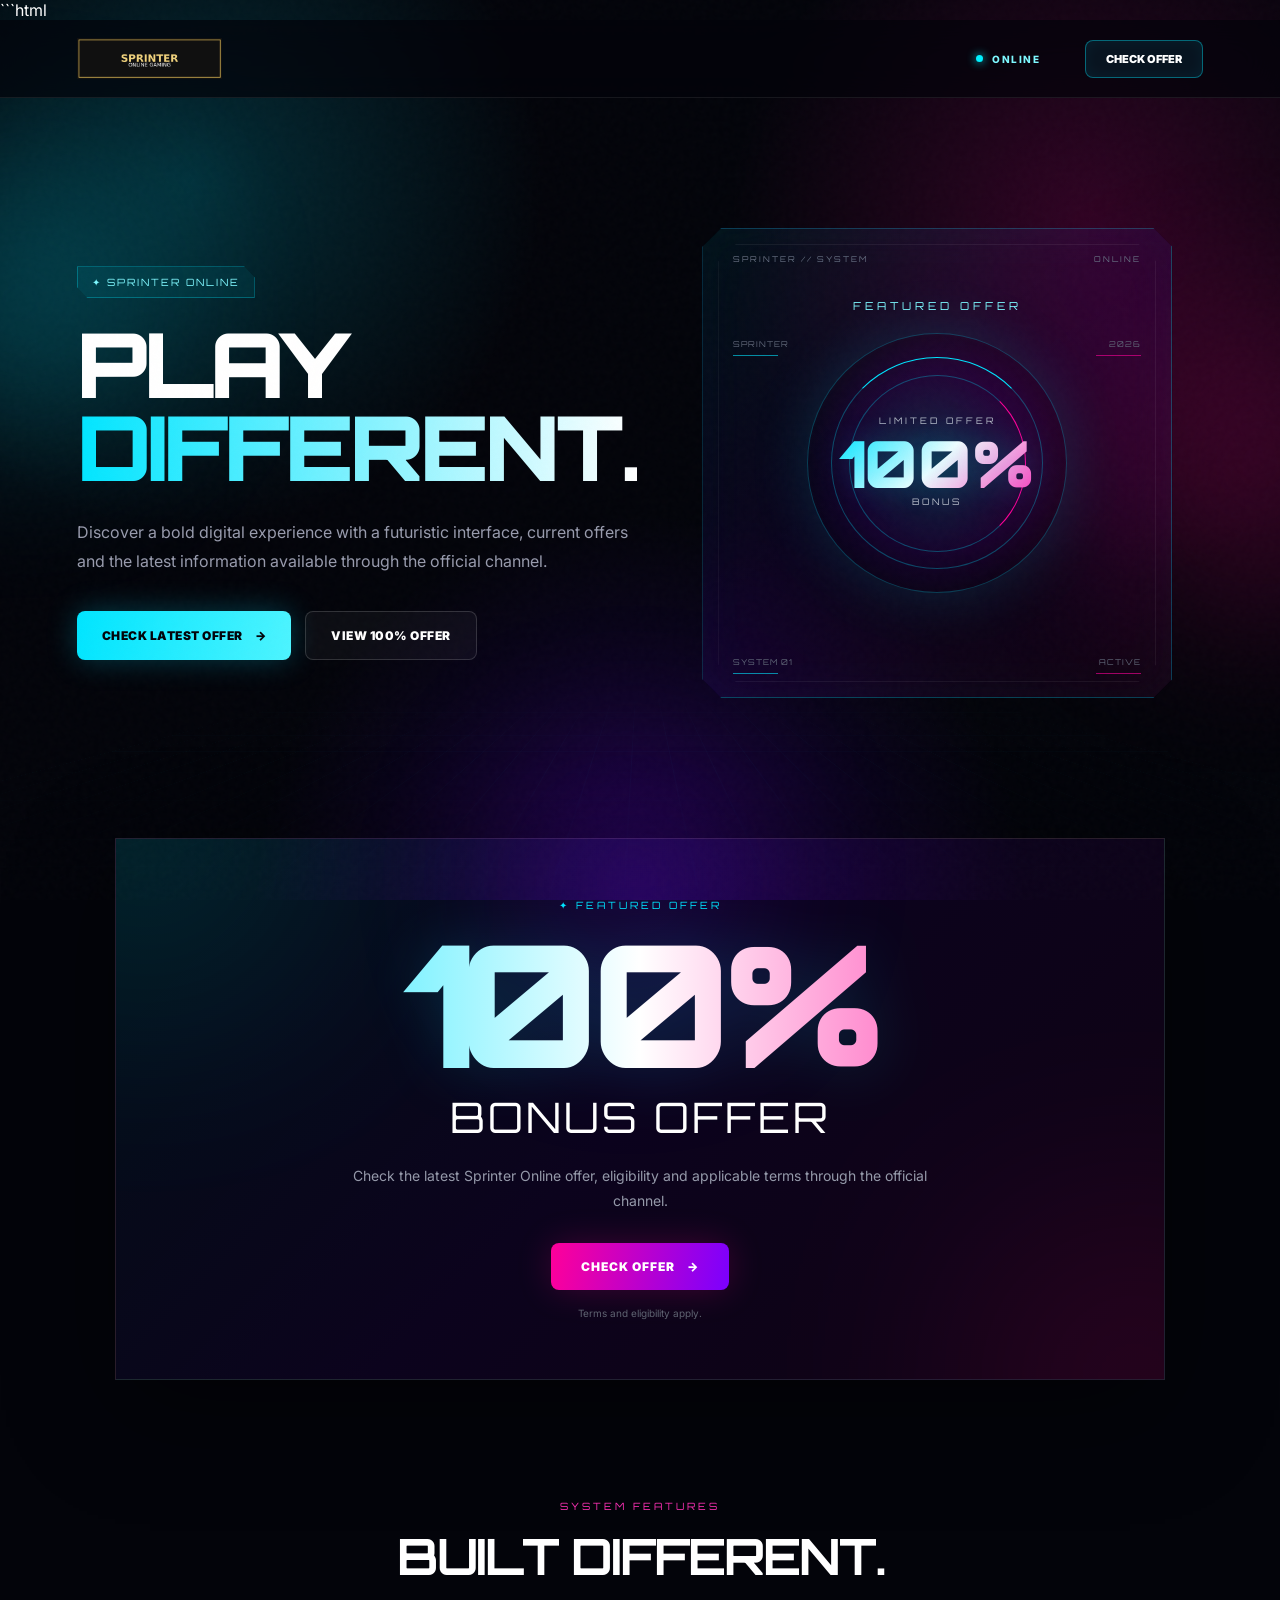
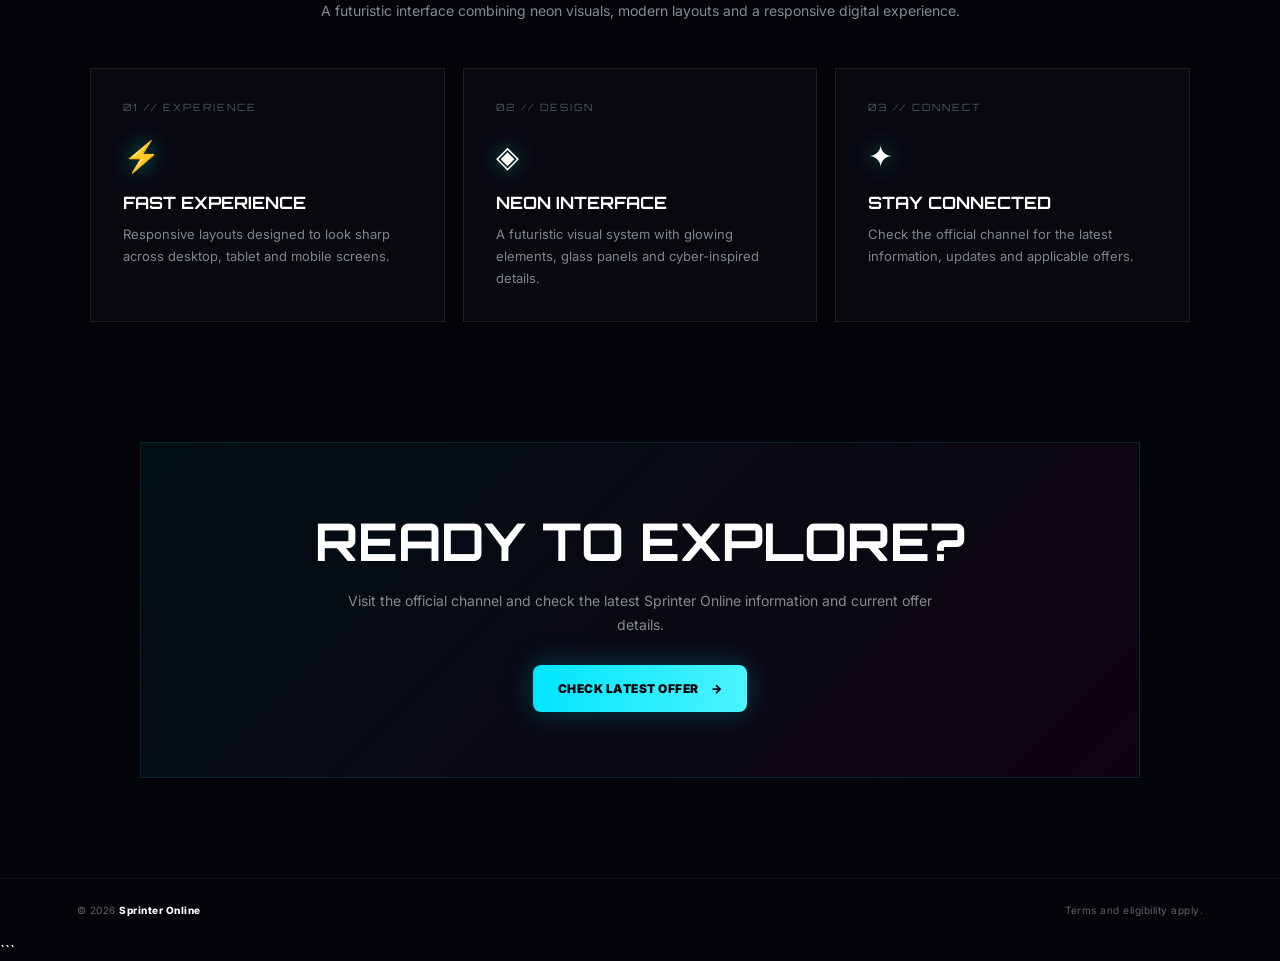
==== commit 9c1ffe98: "Update index.html" ====
--- a/landingpage/index.html
+++ b/landingpage/index.html
@@ -1,1487 +1,1802 @@
+```html
 <!DOCTYPE html>
 <html lang="en">
 <head>
-
-  <meta charset="UTF-8">
-
-  <meta name="viewport" content="width=device-width, initial-scale=1.0">
-
-  <title>Sprinter Online | Official Platform</title>
-
-  <meta
-    name="description"
-    content="Explore Sprinter Online's official platform and stay connected with the latest updates and community information."
-  >
-
-  <link
-    rel="canonical"
-    href="https://www.sprinteronlines.com/landingpage/"
-  >
-
-  <meta
-    property="og:title"
-    content="Sprinter Online | Official Platform"
-  >
-
-  <meta
-    property="og:description"
-    content="Discover the official Sprinter Online platform."
-  >
-
-  <meta
-    property="og:type"
-    content="website"
-  >
-
-
-  <!-- =========================================
-       META PIXEL
-       Pixel ID: 1732688021370064
-  ========================================== -->
-
-  <script>
-
-    !function(f,b,e,v,n,t,s)
-    {
-      if(f.fbq)return;
-
-      n=f.fbq=function()
-      {
-        n.callMethod ?
-        n.callMethod.apply(n,arguments) :
-        n.queue.push(arguments)
-      };
-
-      if(!f._fbq)f._fbq=n;
-
-      n.push=n;
-      n.loaded=!0;
-      n.version='2.0';
-      n.queue=[];
-
-      t=b.createElement(e);
-      t.async=!0;
-      t.src=v;
-
-      s=b.getElementsByTagName(e)[0];
-
-      s.parentNode.insertBefore(t,s);
-
-    }(
-      window,
-      document,
-      'script',
-      'https://connect.facebook.net/en_US/fbevents.js'
-    );
-
-
-    fbq(
-      'init',
-      '1732688021370064'
-    );
-
-
-    fbq(
-      'track',
-      'PageView'
-    );
-
-  </script>
-
-
-  <!-- =========================================
-       END META PIXEL
-  ========================================== -->
-
-
-  <style>
-
-    * {
-      margin: 0;
-      padding: 0;
-      box-sizing: border-box;
-    }
-
-
-    html {
-      scroll-behavior: smooth;
-    }
-
-
-    body {
-
-      min-height: 100vh;
-
-      font-family:
-        Arial,
-        Helvetica,
-        sans-serif;
-
-      color: #ffffff;
-
-      overflow-x: hidden;
-
-      background:
-
-        radial-gradient(
-          circle at 15% 20%,
-          rgba(0, 234, 255, 0.15),
-          transparent 28%
-        ),
-
-        radial-gradient(
-          circle at 85% 30%,
-          rgba(255, 0, 153, 0.16),
-          transparent 30%
-        ),
-
-        radial-gradient(
-          circle at 50% 90%,
-          rgba(108, 44, 255, 0.18),
-          transparent 35%
-        ),
-
-        #05050d;
-
-    }
-
-
-    /* =========================================
-       ANIMATED BACKGROUND
-    ========================================== */
-
-    .background {
-
-      position: fixed;
-
-      inset: 0;
-
-      z-index: -2;
-
-      overflow: hidden;
-
-      pointer-events: none;
-
-    }
-
-
-    .orb {
-
-      position: absolute;
-
-      width: 280px;
-
-      height: 280px;
-
-      border-radius: 50%;
-
-      filter: blur(80px);
-
-      opacity: 0.35;
-
-      animation:
-        float 10s infinite alternate ease-in-out;
-
-    }
-
-
-    .orb.one {
-
-      background: #00eaff;
-
-      top: -80px;
-
-      left: -80px;
-
-    }
-
-
-    .orb.two {
-
-      background: #ff1493;
-
-      right: -100px;
-
-      top: 25%;
-
-      animation-delay: 2s;
-
-    }
-
-
-    .orb.three {
-
-      background: #6c2cff;
-
-      bottom: -100px;
-
-      left: 35%;
-
-      animation-delay: 4s;
-
-    }
-
-
-    @keyframes float {
-
-      from {
-
-        transform:
-          translate(0, 0)
-          scale(1);
-
-      }
-
-      to {
-
-        transform:
-          translate(60px, 40px)
-          scale(1.2);
-
-      }
-
-    }
-
-
-    .grid {
-
-      position: fixed;
-
-      inset: 0;
-
-      z-index: -1;
-
-      opacity: 0.07;
-
-      background-image:
-
-        linear-gradient(
-          rgba(255,255,255,0.5) 1px,
-          transparent 1px
-        ),
-
-        linear-gradient(
-          90deg,
-          rgba(255,255,255,0.5) 1px,
-          transparent 1px
-        );
-
-      background-size: 45px 45px;
-
-      transform:
-
-        perspective(500px)
-        rotateX(55deg)
-        scale(1.8);
-
-      transform-origin:
-        center bottom;
-
-    }
-
-
-    /* =========================================
-       HEADER
-    ========================================== */
-
-    header {
-
-      width: 100%;
-
-      padding: 18px 20px;
-
-      position: relative;
-
-      z-index: 5;
-
-    }
-
-
-    .nav {
-
-      max-width: 1050px;
-
-      margin: auto;
-
-      display: flex;
-
-      align-items: center;
-
-      justify-content: space-between;
-
-    }
-
-
-    .logo-link {
-
-      display: inline-block;
-
-    }
-
-
-    .logo {
-
-      width: 150px;
-
-      max-width: 42vw;
-
-      height: auto;
-
-      filter:
-
-        drop-shadow(
-          0 0 8px
-          rgba(0,255,255,0.5)
-        )
-
-        drop-shadow(
-          0 0 18px
-          rgba(255,0,153,0.25)
-        );
-
-      transition:
-        transform 0.25s ease;
-
-    }
-
-
-    .logo:hover {
-
-      transform:
-        scale(1.04);
-
-    }
-
-
-    .status {
-
-      display: flex;
-
-      align-items: center;
-
-      gap: 8px;
-
-      padding: 9px 15px;
-
-      border-radius: 30px;
-
-      background:
-        rgba(255,255,255,0.06);
-
-      border:
-        1px solid
-        rgba(255,255,255,0.12);
-
-      backdrop-filter:
-        blur(12px);
-
-      font-size: 12px;
-
-      color: #d9d9e8;
-
-    }
-
-
-    .dot {
-
-      width: 8px;
-
-      height: 8px;
-
-      border-radius: 50%;
-
-      background: #00ff9d;
-
-      box-shadow:
-        0 0 12px #00ff9d;
-
-      animation:
-        pulse 1.5s infinite;
-
-    }
-
-
-    @keyframes pulse {
-
-      50% {
-
-        opacity: 0.35;
-
-        transform:
-          scale(0.7);
-
-      }
-
-    }
-
-
-    /* =========================================
-       HERO
-    ========================================== */
-
-    .hero {
-
-      max-width: 1050px;
-
-      margin: auto;
-
-      min-height: 72vh;
-
-      display: flex;
-
-      align-items: center;
-
-      justify-content: center;
-
-      text-align: center;
-
-      padding:
-        55px 20px 30px;
-
-    }
-
-
-    .hero-content {
-
-      width: 100%;
-
-      max-width: 760px;
-
-    }
-
-
-    .tag {
-
-      display: inline-flex;
-
-      align-items: center;
-
-      gap: 8px;
-
-      padding:
-        9px 17px;
-
-      border-radius: 50px;
-
-      background:
-        rgba(0,238,255,0.08);
-
-      border:
-        1px solid
-        rgba(0,238,255,0.3);
-
-      color: #7df7ff;
-
-      font-size: 12px;
-
-      letter-spacing: 1.5px;
-
-      text-transform: uppercase;
-
-      margin-bottom: 24px;
-
-      animation:
-        fadeUp 0.8s ease both;
-
-    }
-
-
-    h1 {
-
-      font-size:
-        clamp(42px, 8vw, 82px);
-
-      line-height: 0.95;
-
-      font-weight: 900;
-
-      letter-spacing: -3px;
-
-      margin-bottom: 24px;
-
-      animation:
-        fadeUp 0.8s 0.1s ease both;
-
-    }
-
-
-    .gradient-text {
-
-      background:
-
-        linear-gradient(
-          90deg,
-          #00eaff,
-          #ffffff,
-          #ff2ca8,
-          #8d5cff,
-          #00eaff
-        );
-
-      background-size:
-        300% auto;
-
-      -webkit-background-clip:
-        text;
-
-      background-clip:
-        text;
-
-      color:
-        transparent;
-
-      animation:
-        gradientMove 5s
-        linear infinite;
-
-    }
-
-
-    @keyframes gradientMove {
-
-      to {
-
-        background-position:
-          300% center;
-
-      }
-
-    }
-
-
-    .hero p {
-
-      max-width: 620px;
-
-      margin: auto;
-
-      color: #b8b8ca;
-
-      font-size: 17px;
-
-      line-height: 1.7;
-
-      animation:
-        fadeUp 0.8s 0.2s ease both;
-
-    }
-
-
-    @keyframes fadeUp {
-
-      from {
-
-        opacity: 0;
-
-        transform:
-          translateY(25px);
-
-      }
-
-      to {
-
-        opacity: 1;
-
-        transform:
-          translateY(0);
-
-      }
-
-    }
-
-
-    /* =========================================
-       BUTTONS
-    ========================================== */
-
-    .buttons {
-
-      display: flex;
-
-      justify-content: center;
-
-      gap: 14px;
-
-      flex-wrap: wrap;
-
-      margin-top: 32px;
-
-      animation:
-        fadeUp 0.8s 0.3s ease both;
-
-    }
-
-
-    .btn {
-
-      position: relative;
-
-      display: inline-flex;
-
-      justify-content: center;
-
-      align-items: center;
-
-      min-width: 175px;
-
-      padding:
-        15px 26px;
-
-      border-radius: 12px;
-
-      text-decoration: none;
-
-      font-weight: 800;
-
-      font-size: 14px;
-
-      transition:
-        0.25s ease;
-
-      overflow: hidden;
-
-      cursor: pointer;
-
-    }
-
-
-    .btn-primary {
-
-      color: #05050d;
-
-      background:
-
-        linear-gradient(
-          100deg,
-          #00eaff,
-          #73fff3
-        );
-
-      box-shadow:
-
-        0 0 18px
-        rgba(0,234,255,0.35),
-
-        0 8px 30px
-        rgba(0,0,0,0.25);
-
-    }
-
-
-    .btn-primary::before {
-
-      content: "";
-
-      position: absolute;
-
-      width: 70px;
-
-      height: 150px;
-
-      background:
-        rgba(255,255,255,0.45);
-
-      transform:
-        rotate(25deg);
-
-      left: -100px;
-
-      transition:
-        0.5s;
-
-    }
-
-
-    .btn-primary:hover::before {
-
-      left: 120%;
-
-    }
-
-
-    .btn-secondary {
-
-      color: #ffffff;
-
-      border:
-        1px solid
-        rgba(255,255,255,0.2);
-
-      background:
-        rgba(255,255,255,0.06);
-
-      backdrop-filter:
-        blur(10px);
-
-    }
-
-
-    .btn:hover {
-
-      transform:
-        translateY(-3px);
-
-    }
-
-
-    .btn:active {
-
-      transform:
-        translateY(0);
-
-    }
-
-
-    /* =========================================
-       FEATURES
-    ========================================== */
-
-    .features {
-
-      max-width: 1050px;
-
-      margin: auto;
-
-      padding:
-        25px 20px 80px;
-
-    }
-
-
-    .section-title {
-
-      text-align: center;
-
-      margin-bottom: 28px;
-
-    }
-
-
-    .section-title span {
-
-      color: #77778e;
-
-      font-size: 12px;
-
-      text-transform: uppercase;
-
-      letter-spacing: 2px;
-
-    }
-
-
-    .section-title h2 {
-
-      font-size: 30px;
-
-      margin-top: 8px;
-
-    }
-
-
-    .cards {
-
-      display: grid;
-
-      grid-template-columns:
-        repeat(3, 1fr);
-
-      gap: 18px;
-
-    }
-
-
-    .card {
-
-      position: relative;
-
-      padding:
-        28px 22px;
-
-      min-height: 175px;
-
-      border-radius: 20px;
-
-      background:
-
-        linear-gradient(
-          145deg,
-          rgba(255,255,255,0.09),
-          rgba(255,255,255,0.025)
-        );
-
-      border:
-        1px solid
-        rgba(255,255,255,0.1);
-
-      backdrop-filter:
-        blur(16px);
-
-      overflow: hidden;
-
-      transition:
-        0.3s ease;
-
-    }
-
-
-    .card::after {
-
-      content: "";
-
-      position: absolute;
-
-      width: 130px;
-
-      height: 130px;
-
-      border-radius: 50%;
-
-      right: -70px;
-
-      bottom: -70px;
-
-      background:
-        rgba(0,234,255,0.13);
-
-      filter:
-        blur(20px);
-
-    }
-
-
-    .card:hover {
-
-      transform:
-        translateY(-7px);
-
-      border-color:
-        rgba(0,234,255,0.35);
-
-      box-shadow:
-        0 15px 40px
-        rgba(0,0,0,0.25);
-
-    }
-
-
-    .icon {
-
-      width: 45px;
-
-      height: 45px;
-
-      border-radius: 13px;
-
-      display: flex;
-
-      align-items: center;
-
-      justify-content: center;
-
-      margin-bottom: 18px;
-
-      font-size: 21px;
-
-      background:
-
-        linear-gradient(
-          135deg,
-          rgba(0,234,255,0.2),
-          rgba(255,0,153,0.18)
-        );
-
-      border:
-        1px solid
-        rgba(255,255,255,0.12);
-
-    }
-
-
-    .card h3 {
-
-      font-size: 17px;
-
-      margin-bottom: 9px;
-
-    }
-
-
-    .card p {
-
-      color: #9292a7;
-
-      font-size: 13px;
-
-      line-height: 1.6;
-
-    }
-
-
-    /* =========================================
-       HIGHLIGHT
-    ========================================== */
-
-    .highlight {
-
-      max-width: 1050px;
-
-      margin:
-        0 auto 75px;
-
-      padding:
-        0 20px;
-
-    }
-
-
-    .highlight-box {
-
-      position: relative;
-
-      padding:
-        40px 30px;
-
-      text-align: center;
-
-      border-radius: 24px;
-
-      overflow: hidden;
-
-      background:
-
-        linear-gradient(
-          120deg,
-          rgba(0,234,255,0.12),
-          rgba(116,54,255,0.12),
-          rgba(255,0,153,0.12)
-        );
-
-      border:
-        1px solid
-        rgba(255,255,255,0.12);
-
-    }
-
-
-    .highlight-box h2 {
-
-      font-size:
-        clamp(25px, 5vw, 42px);
-
-      margin-bottom: 12px;
-
-    }
-
-
-    .highlight-box p {
-
-      max-width: 600px;
-
-      margin: auto;
-
-      color: #aaaabd;
-
-      line-height: 1.7;
-
-      font-size: 14px;
-
-    }
-
-
-    /* =========================================
-       FOOTER
-    ========================================== */
-
-    footer {
-
-      text-align: center;
-
-      padding:
-        25px 20px 35px;
-
-      border-top:
-        1px solid
-        rgba(255,255,255,0.07);
-
-      color: #68687b;
-
-      font-size: 12px;
-
-    }
-
-
-    footer strong {
-
-      color: #aaaabd;
-
-    }
-
-
-    /* =========================================
-       MOBILE
-    ========================================== */
-
-    @media (max-width: 760px) {
-
-      .hero {
-
-        min-height: 70vh;
-
-        padding-top: 45px;
-
-      }
-
-
-      h1 {
-
-        letter-spacing: -2px;
-
-      }
-
-
-      .hero p {
-
-        font-size: 15px;
-
-      }
-
-
-      .cards {
-
-        grid-template-columns: 1fr;
-
-      }
-
-
-      .card {
-
-        min-height: auto;
-
-      }
-
-
-      .status {
-
-        display: none;
-
-      }
-
-
-      .logo {
-
-        width: 135px;
-
-      }
-
-
-      .buttons {
-
-        flex-direction: column;
-
-        align-items: center;
-
-      }
-
-
-      .btn {
-
-        width:
-          min(100%, 330px);
-
-      }
-
-
-      .highlight-box {
-
-        padding:
-          35px 20px;
-
-      }
-
-    }
-
-
-    /* =========================================
-       SMALL MOBILE
-    ========================================== */
-
-    @media (max-width: 380px) {
-
-      h1 {
-
-        font-size: 39px;
-
-      }
-
-
-      .hero {
-
-        padding-left: 15px;
-
-        padding-right: 15px;
-
-      }
-
-
-      .features,
-      .highlight {
-
-        padding-left: 15px;
-
-        padding-right: 15px;
-
-      }
-
-    }
-
-  </style>
-
+<meta charset="UTF-8">
+<meta name="viewport" content="width=device-width, initial-scale=1.0">
+
+<title>Sprinter Online | 100% Bonus Offer</title>
+
+<meta name="description"
+content="Explore the latest Sprinter Online offer, eligibility and applicable terms.">
+
+<!-- ================= META PIXEL ================= -->
+
+<script>
+!function(f,b,e,v,n,t,s)
+{
+if(f.fbq)return;
+n=f.fbq=function()
+{
+n.callMethod ?
+n.callMethod.apply(n,arguments) :
+n.queue.push(arguments)
+};
+if(!f._fbq)f._fbq=n;
+n.push=n;
+n.loaded=!0;
+n.version='2.0';
+n.queue=[];
+t=b.createElement(e);
+t.async=!0;
+t.src=v;
+s=b.getElementsByTagName(e)[0];
+s.parentNode.insertBefore(t,s)
+}
+(window,document,'script','https://connect.facebook.net/en_US/fbevents.js');
+
+fbq('init','1732688021370064');
+fbq('track','PageView');
+</script>
+
+<noscript>
+<img
+height="1"
+width="1"
+style="display:none"
+src="https://www.facebook.com/tr?id=1732688021370064&ev=PageView&noscript=1"
+alt=""
+>
+</noscript>
+
+<link rel="preconnect" href="https://fonts.googleapis.com">
+<link rel="preconnect" href="https://fonts.gstatic.com" crossorigin>
+
+<link
+href="https://fonts.googleapis.com/css2?family=Inter:wght@400;500;600;700;800;900&family=Orbitron:wght@500;600;700;800;900&display=swap"
+rel="stylesheet"
+>
+
+<style>
+
+/* =====================================================
+   RESET
+===================================================== */
+
+*{
+margin:0;
+padding:0;
+box-sizing:border-box;
+}
+
+html{
+scroll-behavior:smooth;
+}
+
+body{
+font-family:Inter,sans-serif;
+background:#03040a;
+color:#fff;
+overflow-x:hidden;
+}
+
+
+/* =====================================================
+   CYBER BACKGROUND
+===================================================== */
+
+body::before{
+content:"";
+position:fixed;
+inset:0;
+z-index:-10;
+
+background:
+radial-gradient(
+circle at 15% 20%,
+rgba(0,229,255,.18),
+transparent 27%
+),
+radial-gradient(
+circle at 85% 25%,
+rgba(255,0,153,.18),
+transparent 28%
+),
+radial-gradient(
+circle at 50% 100%,
+rgba(108,0,255,.2),
+transparent 35%
+),
+#03040a;
+}
+
+.cyber-grid{
+position:fixed;
+inset:0;
+z-index:-8;
+
+background-image:
+linear-gradient(
+rgba(0,229,255,.045) 1px,
+transparent 1px
+),
+linear-gradient(
+90deg,
+rgba(0,229,255,.045) 1px,
+transparent 1px
+);
+
+background-size:45px 45px;
+
+transform:perspective(500px)
+rotateX(60deg)
+scale(1.7);
+
+transform-origin:center bottom;
+
+opacity:.5;
+
+mask-image:linear-gradient(
+to bottom,
+transparent 5%,
+black 65%,
+transparent 100%
+);
+}
+
+.scanlines{
+position:fixed;
+inset:0;
+z-index:20;
+pointer-events:none;
+
+background:
+repeating-linear-gradient(
+to bottom,
+transparent 0,
+transparent 3px,
+rgba(255,255,255,.012) 4px
+);
+}
+
+.noise{
+position:fixed;
+inset:0;
+z-index:19;
+pointer-events:none;
+opacity:.04;
+
+background-image:
+url("data:image/svg+xml,%3Csvg viewBox='0 0 200 200' xmlns='http://www.w3.org/2000/svg'%3E%3Cfilter id='n'%3E%3CfeTurbulence type='fractalNoise' baseFrequency='.8' numOctaves='3' stitchTiles='stitch'/%3E%3C/filter%3E%3Crect width='100%25' height='100%25' filter='url(%23n)' opacity='.5'/%3E%3C/svg%3E");
+}
+
+
+/* =====================================================
+   GLOW ORBS
+===================================================== */
+
+.orb{
+position:fixed;
+border-radius:50%;
+filter:blur(90px);
+z-index:-7;
+pointer-events:none;
+}
+
+.orb1{
+width:280px;
+height:280px;
+background:#00e5ff;
+left:-120px;
+top:18%;
+opacity:.22;
+animation:orb1 9s infinite alternate ease-in-out;
+}
+
+.orb2{
+width:300px;
+height:300px;
+background:#ff008c;
+right:-130px;
+top:35%;
+opacity:.2;
+animation:orb2 11s infinite alternate ease-in-out;
+}
+
+.orb3{
+width:240px;
+height:240px;
+background:#7500ff;
+left:40%;
+bottom:-100px;
+opacity:.2;
+animation:orb3 12s infinite alternate ease-in-out;
+}
+
+@keyframes orb1{
+to{transform:translate(120px,100px)}
+}
+
+@keyframes orb2{
+to{transform:translate(-120px,100px)}
+}
+
+@keyframes orb3{
+to{transform:translate(100px,-100px)}
+}
+
+
+/* =====================================================
+   HEADER
+===================================================== */
+
+header{
+height:78px;
+
+display:flex;
+align-items:center;
+justify-content:space-between;
+
+padding:0 6%;
+
+position:relative;
+z-index:30;
+
+background:rgba(3,4,10,.7);
+
+border-bottom:
+1px solid rgba(255,255,255,.08);
+
+backdrop-filter:blur(18px);
+}
+
+.logo{
+width:145px;
+max-height:52px;
+object-fit:contain;
+}
+
+.logo-link{
+display:flex;
+}
+
+.nav-status{
+display:flex;
+align-items:center;
+gap:9px;
+
+font-size:10px;
+font-weight:800;
+
+letter-spacing:1.5px;
+color:#7ef8ff;
+
+margin-right:20px;
+}
+
+.status-dot{
+width:7px;
+height:7px;
+border-radius:50%;
+background:#00f0ff;
+
+box-shadow:
+0 0 10px #00f0ff;
+
+animation:pulse 1.5s infinite;
+}
+
+@keyframes pulse{
+50%{
+opacity:.35;
+transform:scale(.7);
+}
+}
+
+.header-right{
+display:flex;
+align-items:center;
+gap:25px;
+}
+
+.header-btn{
+padding:11px 20px;
+
+border:1px solid rgba(0,229,255,.4);
+border-radius:8px;
+
+text-decoration:none;
+
+font-size:11px;
+font-weight:900;
+
+color:#fff;
+
+background:
+rgba(0,229,255,.08);
+
+box-shadow:
+inset 0 0 15px rgba(0,229,255,.06);
+
+transition:.3s;
+}
+
+.header-btn:hover{
+background:#00e5ff;
+color:#03040a;
+box-shadow:
+0 0 25px rgba(0,229,255,.45);
+}
+
+
+/* =====================================================
+   HERO
+===================================================== */
+
+.hero{
+min-height:720px;
+
+padding:90px 6% 80px;
+
+display:grid;
+
+grid-template-columns:
+1.05fr
+.95fr;
+
+align-items:center;
+
+gap:60px;
+
+position:relative;
+}
+
+.hero-left{
+position:relative;
+z-index:2;
+}
+
+.small-label{
+display:inline-flex;
+
+align-items:center;
+gap:10px;
+
+padding:9px 14px;
+
+border:1px solid rgba(0,229,255,.3);
+
+background:
+rgba(0,229,255,.06);
+
+font-family:Orbitron,sans-serif;
+
+font-size:10px;
+
+letter-spacing:2px;
+
+color:#7ef8ff;
+
+margin-bottom:25px;
+
+clip-path:
+polygon(
+0 0,
+94% 0,
+100% 35%,
+100% 100%,
+6% 100%,
+0 65%
+);
+}
+
+.hero h1{
+font-family:Orbitron,sans-serif;
+
+font-size:
+clamp(50px,7vw,92px);
+
+line-height:.92;
+
+letter-spacing:-4px;
+
+font-weight:900;
+
+margin-bottom:30px;
+}
+
+.hero h1 span{
+display:block;
+}
+
+.gradient{
+background:
+linear-gradient(
+90deg,
+#00e5ff,
+#fff,
+#ff31b7,
+#7b4dff
+);
+
+background-size:300%;
+
+-webkit-background-clip:text;
+background-clip:text;
+
+color:transparent;
+
+animation:gradient 5s linear infinite;
+}
+
+@keyframes gradient{
+to{
+background-position:300%;
+}
+}
+
+.hero-text{
+max-width:590px;
+
+color:#989bad;
+
+font-size:16px;
+
+line-height:1.8;
+
+margin-bottom:35px;
+}
+
+.hero-actions{
+display:flex;
+gap:14px;
+flex-wrap:wrap;
+}
+
+.btn{
+display:inline-flex;
+
+align-items:center;
+justify-content:center;
+gap:12px;
+
+padding:16px 25px;
+
+text-decoration:none;
+
+font-size:12px;
+font-weight:900;
+
+letter-spacing:.5px;
+
+border-radius:8px;
+
+transition:.3s;
+
+position:relative;
+
+overflow:hidden;
+}
+
+.btn-primary{
+background:
+linear-gradient(
+100deg,
+#00e5ff,
+#4df4ff
+);
+
+color:#02040a;
+
+box-shadow:
+0 0 30px rgba(0,229,255,.25);
+}
+
+.btn-primary:hover{
+transform:translateY(-3px);
+
+box-shadow:
+0 0 45px rgba(0,229,255,.5);
+}
+
+.btn-secondary{
+border:
+1px solid rgba(255,255,255,.15);
+
+color:#fff;
+
+background:
+rgba(255,255,255,.04);
+}
+
+.btn-secondary:hover{
+border-color:#ff0099;
+
+background:
+rgba(255,0,153,.08);
+transform:translateY(-3px);
+}
+
+
+/* =====================================================
+   GAMING HUD VISUAL
+===================================================== */
+
+.hero-right{
+position:relative;
+
+display:flex;
+justify-content:center;
+align-items:center;
+
+min-height:500px;
+}
+
+.hud{
+width:min(470px,100%);
+height:470px;
+
+position:relative;
+
+border:
+1px solid rgba(0,229,255,.25);
+
+background:
+linear-gradient(
+145deg,
+rgba(0,229,255,.06),
+rgba(117,0,255,.08),
+rgba(255,0,153,.06)
+);
+
+backdrop-filter:blur(20px);
+
+box-shadow:
+0 0 80px rgba(0,0,0,.5),
+inset 0 0 60px rgba(0,229,255,.03);
+
+clip-path:
+polygon(
+0 4%,
+4% 0,
+96% 0,
+100% 4%,
+100% 96%,
+96% 100%,
+4% 100%,
+0 96%
+);
+}
+
+.hud::before{
+content:"";
+
+position:absolute;
+inset:15px;
+
+border:
+1px solid rgba(255,255,255,.06);
+
+clip-path:
+inherit;
+}
+
+.hud-top{
+position:absolute;
+
+top:25px;
+left:30px;
+right:30px;
+
+display:flex;
+justify-content:space-between;
+
+font-family:Orbitron,sans-serif;
+
+font-size:8px;
+
+letter-spacing:2px;
+
+color:#687184;
+}
+
+.hud-title{
+position:absolute;
+
+top:70px;
+left:0;
+right:0;
+
+text-align:center;
+
+font-family:Orbitron,sans-serif;
+
+font-size:11px;
+
+letter-spacing:4px;
+
+color:#7ef8ff;
+}
+
+.hud-core{
+position:absolute;
+
+left:50%;
+top:50%;
+
+transform:translate(-50%,-50%);
+
+width:260px;
+height:260px;
+
+border-radius:50%;
+
+display:flex;
+align-items:center;
+justify-content:center;
+
+background:
+radial-gradient(
+circle,
+rgba(0,229,255,.16),
+rgba(123,0,255,.08) 50%,
+transparent 70%
+);
+
+border:
+1px solid rgba(0,229,255,.25);
+
+box-shadow:
+0 0 60px rgba(0,229,255,.15);
+}
+
+.hud-core::before,
+.hud-core::after{
+content:"";
+
+position:absolute;
+
+border-radius:50%;
+
+border:1px solid rgba(0,229,255,.3);
+}
+
+.hud-core::before{
+width:210px;
+height:210px;
+
+border-top-color:#00e5ff;
+
+animation:spin 7s linear infinite;
+}
+
+.hud-core::after{
+width:175px;
+height:175px;
+
+border-right-color:#ff0099;
+
+animation:spin 5s linear infinite reverse;
+}
+
+@keyframes spin{
+to{
+transform:rotate(360deg);
+}
+}
+
+.bonus-core{
+position:relative;
+z-index:3;
+
+text-align:center;
+}
+
+.bonus-core small{
+display:block;
+
+font-family:Orbitron,sans-serif;
+
+font-size:9px;
+
+letter-spacing:3px;
+
+color:#b8bdca;
+
+margin-bottom:5px;
+}
+
+.bonus-core strong{
+display:block;
+
+font-family:Orbitron,sans-serif;
+
+font-size:65px;
+
+line-height:1;
+
+font-weight:900;
+
+background:
+linear-gradient(
+135deg,
+#00e5ff,
+#fff,
+#ff36bb
+);
+
+-webkit-background-clip:text;
+background-clip:text;
+
+color:transparent;
+
+text-shadow:
+0 0 35px rgba(0,229,255,.2);
+}
+
+.hud-corner{
+position:absolute;
+
+font-family:Orbitron,sans-serif;
+
+font-size:8px;
+
+letter-spacing:1px;
+
+color:#606779;
+}
+
+.c1{
+left:30px;
+bottom:30px;
+}
+
+.c2{
+right:30px;
+bottom:30px;
+}
+
+.c3{
+left:30px;
+top:110px;
+}
+
+.c4{
+right:30px;
+top:110px;
+}
+
+.corner-line{
+position:absolute;
+
+width:45px;
+height:1px;
+
+background:#00e5ff;
+
+opacity:.6;
+}
+
+.c1 .corner-line,
+.c3 .corner-line{
+left:0;
+bottom:-7px;
+}
+
+.c2 .corner-line,
+.c4 .corner-line{
+right:0;
+bottom:-7px;
+background:#ff0099;
+}
+
+
+/* =====================================================
+   BONUS SECTION
+===================================================== */
+
+.bonus-section{
+padding:20px 6% 100px;
+}
+
+.section-frame{
+max-width:1050px;
+
+margin:auto;
+
+position:relative;
+
+padding:60px 40px;
+
+border:
+1px solid rgba(255,255,255,.1);
+
+background:
+linear-gradient(
+135deg,
+rgba(0,229,255,.055),
+rgba(122,0,255,.08),
+rgba(255,0,153,.055)
+);
+
+overflow:hidden;
+
+text-align:center;
+
+box-shadow:
+0 30px 100px rgba(0,0,0,.45);
+}
+
+.section-frame::before{
+content:"";
+
+position:absolute;
+
+width:300px;
+height:300px;
+
+background:#00e5ff;
+
+filter:blur(120px);
+
+opacity:.12;
+
+left:-120px;
+top:-150px;
+}
+
+.section-frame::after{
+content:"";
+
+position:absolute;
+
+width:300px;
+height:300px;
+
+background:#ff0099;
+
+filter:blur(120px);
+
+opacity:.12;
+
+right:-120px;
+bottom:-150px;
+}
+
+.frame-label{
+font-family:Orbitron,sans-serif;
+
+font-size:10px;
+
+letter-spacing:3px;
+
+color:#00e5ff;
+
+margin-bottom:15px;
+}
+
+.big-bonus{
+position:relative;
+z-index:2;
+
+font-family:Orbitron,sans-serif;
+
+font-size:
+clamp(85px,15vw,170px);
+
+line-height:.9;
+
+font-weight:900;
+
+letter-spacing:-10px;
+
+background:
+linear-gradient(
+90deg,
+#00e5ff,
+#ffffff,
+#ff159d
+);
+
+-webkit-background-clip:text;
+background-clip:text;
+
+color:transparent;
+
+filter:
+drop-shadow(
+0 0 30px
+rgba(0,229,255,.15)
+);
+}
+
+.offer-title{
+font-family:Orbitron,sans-serif;
+
+font-size:
+clamp(24px,4vw,42px);
+
+letter-spacing:3px;
+
+margin-top:12px;
+
+position:relative;
+z-index:2;
+}
+
+.offer-description{
+max-width:620px;
+
+margin:20px auto 30px;
+
+font-size:14px;
+
+line-height:1.8;
+
+color:#9599aa;
+
+position:relative;
+z-index:2;
+}
+
+.offer-btn{
+position:relative;
+z-index:2;
+
+display:inline-flex;
+
+align-items:center;
+justify-content:center;
+
+gap:12px;
+
+padding:16px 30px;
+
+background:
+linear-gradient(
+100deg,
+#ff0099,
+#7b00ff
+);
+
+border-radius:8px;
+
+text-decoration:none;
+
+color:#fff;
+
+font-size:12px;
+
+font-weight:900;
+
+letter-spacing:1px;
+
+box-shadow:
+0 0 35px rgba(255,0,153,.2);
+
+transition:.3s;
+}
+
+.offer-btn:hover{
+transform:translateY(-3px);
+
+box-shadow:
+0 0 50px rgba(255,0,153,.4);
+}
+
+.terms{
+position:relative;
+z-index:2;
+
+margin-top:17px;
+
+font-size:10px;
+
+color:#5f6372;
+}
+
+
+/* =====================================================
+   FEATURE SECTION
+===================================================== */
+
+.features{
+padding:20px 6% 100px;
+}
+
+.section-header{
+max-width:700px;
+
+margin:0 auto 45px;
+
+text-align:center;
+}
+
+.section-header small{
+font-family:Orbitron,sans-serif;
+
+font-size:10px;
+
+letter-spacing:3px;
+
+color:#ff31b7;
+}
+
+.section-header h2{
+font-family:Orbitron,sans-serif;
+
+font-size:
+clamp(30px,5vw,50px);
+
+margin:12px 0;
+
+letter-spacing:-2px;
+}
+
+.section-header p{
+font-size:14px;
+
+line-height:1.7;
+
+color:#858999;
+}
+
+.cards{
+max-width:1100px;
+
+margin:auto;
+
+display:grid;
+
+grid-template-columns:
+repeat(3,1fr);
+
+gap:18px;
+}
+
+.card{
+position:relative;
+
+padding:32px;
+
+min-height:220px;
+
+border:
+1px solid rgba(255,255,255,.08);
+
+background:
+rgba(255,255,255,.025);
+
+overflow:hidden;
+
+transition:.35s;
+}
+
+.card:hover{
+transform:translateY(-8px);
+
+border-color:
+rgba(0,229,255,.3);
+
+box-shadow:
+0 25px 70px rgba(0,0,0,.35);
+}
+
+.card-number{
+font-family:Orbitron,sans-serif;
+
+font-size:10px;
+
+color:#4d5565;
+
+letter-spacing:2px;
+
+margin-bottom:25px;
+}
+
+.card-icon{
+font-size:30px;
+
+margin-bottom:18px;
+
+filter:
+drop-shadow(
+0 0 10px
+rgba(0,229,255,.5)
+);
+}
+
+.card h3{
+font-family:Orbitron,sans-serif;
+
+font-size:17px;
+
+margin-bottom:10px;
+}
+
+.card p{
+font-size:13px;
+
+line-height:1.7;
+
+color:#7f8393;
+}
+
+.card-line{
+position:absolute;
+
+height:2px;
+
+width:0;
+
+bottom:0;
+left:0;
+
+background:
+linear-gradient(
+90deg,
+#00e5ff,
+#ff0099
+);
+
+transition:.5s;
+}
+
+.card:hover .card-line{
+width:100%;
+}
+
+
+/* =====================================================
+   FINAL CTA
+===================================================== */
+
+.final{
+padding:20px 6% 100px;
+}
+
+.final-box{
+max-width:1000px;
+
+margin:auto;
+
+padding:65px 30px;
+
+text-align:center;
+
+border:
+1px solid rgba(0,229,255,.12);
+
+background:
+linear-gradient(
+135deg,
+rgba(0,229,255,.05),
+rgba(255,0,153,.05)
+);
+}
+
+.final-box h2{
+font-family:Orbitron,sans-serif;
+
+font-size:
+clamp(28px,5vw,52px);
+
+margin-bottom:15px;
+}
+
+.final-box p{
+max-width:600px;
+
+margin:0 auto 28px;
+
+font-size:14px;
+
+line-height:1.7;
+
+color:#858999;
+}
+
+
+/* =====================================================
+   FOOTER
+===================================================== */
+
+footer{
+padding:25px 6%;
+
+border-top:
+1px solid rgba(255,255,255,.07);
+
+display:flex;
+
+justify-content:space-between;
+
+align-items:center;
+
+font-size:10px;
+
+letter-spacing:.5px;
+
+color:#5f6371;
+}
+
+.footer-brand{
+color:#fff;
+
+font-weight:800;
+}
+
+
+/* =====================================================
+   MOBILE
+===================================================== */
+
+@media(max-width:850px){
+
+header{
+padding:0 5%;
+}
+
+.nav-status{
+display:none;
+}
+
+.hero{
+grid-template-columns:1fr;
+
+text-align:center;
+
+padding:
+70px 5%
+60px;
+
+gap:40px;
+}
+
+.hero-text{
+margin-left:auto;
+margin-right:auto;
+}
+
+.hero-actions{
+justify-content:center;
+}
+
+.hero-right{
+min-height:400px;
+}
+
+.hud{
+width:390px;
+height:390px;
+}
+
+.cards{
+grid-template-columns:1fr;
+}
+
+.bonus-section,
+.features,
+.final{
+padding-left:5%;
+padding-right:5%;
+}
+
+}
+
+
+@media(max-width:500px){
+
+.logo{
+width:120px;
+}
+
+.header-btn{
+padding:9px 13px;
+
+font-size:9px;
+}
+
+.hero{
+padding-top:55px;
+}
+
+.hero h1{
+font-size:51px;
+
+letter-spacing:-3px;
+}
+
+.hero-text{
+font-size:14px;
+}
+
+.hero-actions{
+flex-direction:column;
+}
+
+.btn{
+width:100%;
+}
+
+.hud{
+width:320px;
+height:320px;
+}
+
+.hud-core{
+width:205px;
+height:205px;
+}
+
+.hud-core::before{
+width:165px;
+height:165px;
+}
+
+.hud-core::after{
+width:135px;
+height:135px;
+}
+
+.bonus-core strong{
+font-size:50px;
+}
+
+.section-frame{
+padding:
+50px 20px;
+}
+
+.big-bonus{
+font-size:88px;
+
+letter-spacing:-6px;
+}
+
+.offer-title{
+font-size:23px;
+
+letter-spacing:1px;
+}
+
+.offer-btn{
+width:100%;
+}
+
+footer{
+flex-direction:column;
+
+text-align:center;
+
+gap:10px;
+}
+
+}
+
+</style>
 </head>
 
 
 <body>
 
-
-  <!-- =========================================
-       BACKGROUND
-  ========================================== -->
-
-  <div class="background">
-
-    <div class="orb one"></div>
-
-    <div class="orb two"></div>
-
-    <div class="orb three"></div>
-
-  </div>
-
-
-  <div class="grid"></div>
-
-
-  <!-- =========================================
-       HEADER
-  ========================================== -->
-
-  <header>
-
-    <div class="nav">
-
-
-      <!-- LOGO → TELEGRAM -->
-
-      <a
-        class="logo-link"
-        href="https://t.me/sprinteronlineid"
-        target="_blank"
-        rel="noopener noreferrer"
-        onclick="trackTelegramClick()"
-      >
-
-        <img
-          src="../assets/images/sprinterslogo.png"
-          alt="Sprinter Online"
-          class="logo"
-        >
-
-      </a>
-
-
-      <div class="status">
-
-        <span class="dot"></span>
-
-        Official Platform
-
-      </div>
-
-
-    </div>
-
-  </header>
-
-
-  <!-- =========================================
-       MAIN
-  ========================================== -->
-
-  <main>
-
-
-    <!-- HERO -->
-
-    <section class="hero">
-
-      <div class="hero-content">
-
-
-        <div class="tag">
-
-          ✦ Welcome to Sprinter Online
-
-        </div>
-
-
-        <h1>
-
-          <span class="gradient-text">
-
-            PLAY DIFFERENT.
-
-          </span>
-
-        </h1>
-
-
-        <p>
-
-          Discover the official Sprinter Online platform,
-          explore the latest updates and stay connected
-          with the Sprinter community.
-
-        </p>
-
-
-        <!-- CTA BUTTONS -->
-
-        <div class="buttons">
-
-
-          <!-- TELEGRAM CTA -->
-
-          <a
-            class="btn btn-primary"
-            href="https://t.me/sprinteronlineid"
-            target="_blank"
-            rel="noopener noreferrer"
-            onclick="trackTelegramClick()"
-          >
-
-            Explore Now
-
-          </a>
-
-
-          <!-- SCROLL CTA -->
-
-          <a
-            class="btn btn-secondary"
-            href="#features"
-          >
-
-            Discover More
-
-          </a>
-
-
-        </div>
-
-
-      </div>
-
-    </section>
-
-
-    <!-- =========================================
-         FEATURES
-    ========================================== -->
-
-    <section
-      class="features"
-      id="features"
-    >
-
-
-      <div class="section-title">
-
-        <span>
-          Why Sprinter
-        </span>
-
-        <h2>
-          Built for a modern experience
-        </h2>
-
-      </div>
-
-
-      <div class="cards">
-
-
-        <div class="card">
-
-          <div class="icon">
-            ⚡
-          </div>
-
-          <h3>
-            Fast Experience
-          </h3>
-
-          <p>
-            A streamlined platform designed
-            for a smooth and responsive
-            experience across devices.
-          </p>
-
-        </div>
-
-
-        <div class="card">
-
-          <div class="icon">
-            ✦
-          </div>
-
-          <h3>
-            Modern Platform
-          </h3>
-
-          <p>
-            Clean navigation, modern visuals
-            and an experience designed around
-            simplicity.
-          </p>
-
-        </div>
-
-
-        <div class="card">
-
-          <div class="icon">
-            ◈
-          </div>
-
-          <h3>
-            Stay Connected
-          </h3>
-
-          <p>
-            Follow the official channel for
-            announcements, updates and
-            community information.
-          </p>
-
-        </div>
-
-
-      </div>
-
-    </section>
-
-
-    <!-- =========================================
-         HIGHLIGHT
-    ========================================== -->
-
-    <section class="highlight">
-
-      <div class="highlight-box">
-
-
-        <h2>
-          Something different is here.
-        </h2>
-
-
-        <p>
-
-          Keep up with Sprinter Online through
-          the official platform and community
-          channel. Check the latest information
-          and updates whenever you need them.
-
-        </p>
-
-
-        <div class="buttons">
-
-
-          <!-- TELEGRAM CTA -->
-
-          <a
-            class="btn btn-primary"
-            href="https://t.me/sprinteronlineid"
-            target="_blank"
-            rel="noopener noreferrer"
-            onclick="trackTelegramClick()"
-          >
-
-            Connect Now
-
-          </a>
-
-
-        </div>
-
-
-      </div>
-
-    </section>
-
-
-  </main>
-
-
-  <!-- =========================================
-       FOOTER
-  ========================================== -->
-
-  <footer>
-
-    © 2026
-
-    <strong>
-      Sprinter Online
-    </strong>.
-
-    All rights reserved.
-
-  </footer>
-
-
-  <!-- =========================================
-       TELEGRAM CLICK TRACKING
-  ========================================== -->
-
-  <script>
-
-    function trackTelegramClick() {
-
-      if (
-        typeof fbq === "function"
-      ) {
-
-        fbq(
-          "track",
-          "Contact"
-        );
-
-      }
-
-    }
-
-  </script>
-
-
-  <!-- =========================================
-       META PIXEL NOSCRIPT
-  ========================================== -->
-
-  <noscript>
-
-    <img
-      height="1"
-      width="1"
-      style="display:none"
-      src="https://www.facebook.com/tr?id=1732688021370064&ev=PageView&noscript=1"
-      alt=""
-    >
-
-  </noscript>
-
+<div class="cyber-grid"></div>
+<div class="scanlines"></div>
+<div class="noise"></div>
+
+<div class="orb orb1"></div>
+<div class="orb orb2"></div>
+<div class="orb orb3"></div>
+
+
+<!-- =====================================================
+     HEADER
+===================================================== -->
+
+<header>
+
+<a
+class="logo-link"
+href="https://t.me/sprinteronlineid"
+target="_blank"
+rel="noopener noreferrer"
+onclick="trackTelegramClick()"
+>
+
+<img
+src="../assets/images/sprinterslogo.png"
+alt="Sprinter Online"
+class="logo"
+>
+
+</a>
+
+
+<div class="header-right">
+
+<div class="nav-status">
+<span class="status-dot"></span>
+ONLINE
+</div>
+
+<a
+class="header-btn"
+href="https://t.me/sprinteronlineid"
+target="_blank"
+rel="noopener noreferrer"
+onclick="trackTelegramClick()"
+>
+CHECK OFFER
+</a>
+
+</div>
+
+</header>
+
+
+
+<!-- =====================================================
+     HERO
+===================================================== -->
+
+<section class="hero">
+
+<div class="hero-left">
+
+<div class="small-label">
+✦ SPRINTER ONLINE
+</div>
+
+<h1>
+
+<span>
+PLAY
+</span>
+
+<span class="gradient">
+DIFFERENT.
+</span>
+
+</h1>
+
+<p class="hero-text">
+Discover a bold digital experience with a
+futuristic interface, current offers and the
+latest information available through the
+official channel.
+</p>
+
+
+<div class="hero-actions">
+
+<a
+class="btn btn-primary"
+href="https://t.me/sprinteronlineid"
+target="_blank"
+rel="noopener noreferrer"
+onclick="trackTelegramClick()"
+>
+CHECK LATEST OFFER
+<span>→</span>
+</a>
+
+
+<a
+class="btn btn-secondary"
+href="#bonus"
+>
+VIEW 100% OFFER
+</a>
+
+</div>
+
+</div>
+
+
+
+<!-- =====================================================
+     HUD
+===================================================== -->
+
+<div class="hero-right">
+
+<div class="hud">
+
+<div class="hud-top">
+<span>SPRINTER // SYSTEM</span>
+<span>ONLINE</span>
+</div>
+
+<div class="hud-title">
+FEATURED OFFER
+</div>
+
+
+<div class="hud-core">
+
+<div class="bonus-core">
+
+<small>
+LIMITED OFFER
+</small>
+
+<strong>
+100%
+</strong>
+
+<small>
+BONUS
+</small>
+
+</div>
+
+</div>
+
+
+<div class="hud-corner c1">
+SYSTEM 01
+<div class="corner-line"></div>
+</div>
+
+<div class="hud-corner c2">
+ACTIVE
+<div class="corner-line"></div>
+</div>
+
+<div class="hud-corner c3">
+SPRINTER
+<div class="corner-line"></div>
+</div>
+
+<div class="hud-corner c4">
+2026
+<div class="corner-line"></div>
+</div>
+
+</div>
+
+</div>
+
+</section>
+
+
+
+<!-- =====================================================
+     BONUS
+===================================================== -->
+
+<section
+class="bonus-section"
+id="bonus"
+>
+
+<div class="section-frame">
+
+<div class="frame-label">
+✦ FEATURED OFFER
+</div>
+
+<div class="big-bonus">
+100%
+</div>
+
+<div class="offer-title">
+BONUS OFFER
+</div>
+
+<p class="offer-description">
+Check the latest Sprinter Online offer,
+eligibility and applicable terms through
+the official channel.
+</p>
+
+<a
+class="offer-btn"
+href="https://t.me/sprinteronlineid"
+target="_blank"
+rel="noopener noreferrer"
+onclick="trackTelegramClick()"
+>
+CHECK OFFER
+<span>→</span>
+</a>
+
+<div class="terms">
+Terms and eligibility apply.
+</div>
+
+</div>
+
+</section>
+
+
+
+<!-- =====================================================
+     FEATURES
+===================================================== -->
+
+<section class="features">
+
+<div class="section-header">
+
+<small>
+SYSTEM FEATURES
+</small>
+
+<h2>
+BUILT DIFFERENT.
+</h2>
+
+<p>
+A futuristic interface combining neon
+visuals, modern layouts and a responsive
+digital experience.
+</p>
+
+</div>
+
+
+<div class="cards">
+
+
+<div class="card">
+
+<div class="card-number">
+01 // EXPERIENCE
+</div>
+
+<div class="card-icon">
+⚡
+</div>
+
+<h3>
+FAST EXPERIENCE
+</h3>
+
+<p>
+Responsive layouts designed to look sharp
+across desktop, tablet and mobile screens.
+</p>
+
+<div class="card-line"></div>
+
+</div>
+
+
+
+<div class="card">
+
+<div class="card-number">
+02 // DESIGN
+</div>
+
+<div class="card-icon">
+◈
+</div>
+
+<h3>
+NEON INTERFACE
+</h3>
+
+<p>
+A futuristic visual system with glowing
+elements, glass panels and cyber-inspired
+details.
+</p>
+
+<div class="card-line"></div>
+
+</div>
+
+
+
+<div class="card">
+
+<div class="card-number">
+03 // CONNECT
+</div>
+
+<div class="card-icon">
+✦
+</div>
+
+<h3>
+STAY CONNECTED
+</h3>
+
+<p>
+Check the official channel for the latest
+information, updates and applicable offers.
+</p>
+
+<div class="card-line"></div>
+
+</div>
+
+
+</div>
+
+</section>
+
+
+
+<!-- =====================================================
+     FINAL CTA
+===================================================== -->
+
+<section class="final">
+
+<div class="final-box">
+
+<h2>
+READY TO EXPLORE?
+</h2>
+
+<p>
+Visit the official channel and check the
+latest Sprinter Online information and
+current offer details.
+</p>
+
+<a
+class="btn btn-primary"
+href="https://t.me/sprinteronlineid"
+target="_blank"
+rel="noopener noreferrer"
+onclick="trackTelegramClick()"
+>
+CHECK LATEST OFFER
+<span>→</span>
+</a>
+
+</div>
+
+</section>
+
+
+
+<!-- =====================================================
+     FOOTER
+===================================================== -->
+
+<footer>
+
+<div>
+© 2026
+<span class="footer-brand">
+Sprinter Online
+</span>
+</div>
+
+<div>
+Terms and eligibility apply.
+</div>
+
+</footer>
+
+
+
+<!-- =====================================================
+     TELEGRAM TRACKING
+===================================================== -->
+
+<script>
+
+function trackTelegramClick(){
+
+if(typeof fbq === "function"){
+
+fbq(
+"track",
+"Contact"
+);
+
+}
+
+}
+
+</script>
 
 </body>
 </html>
+```
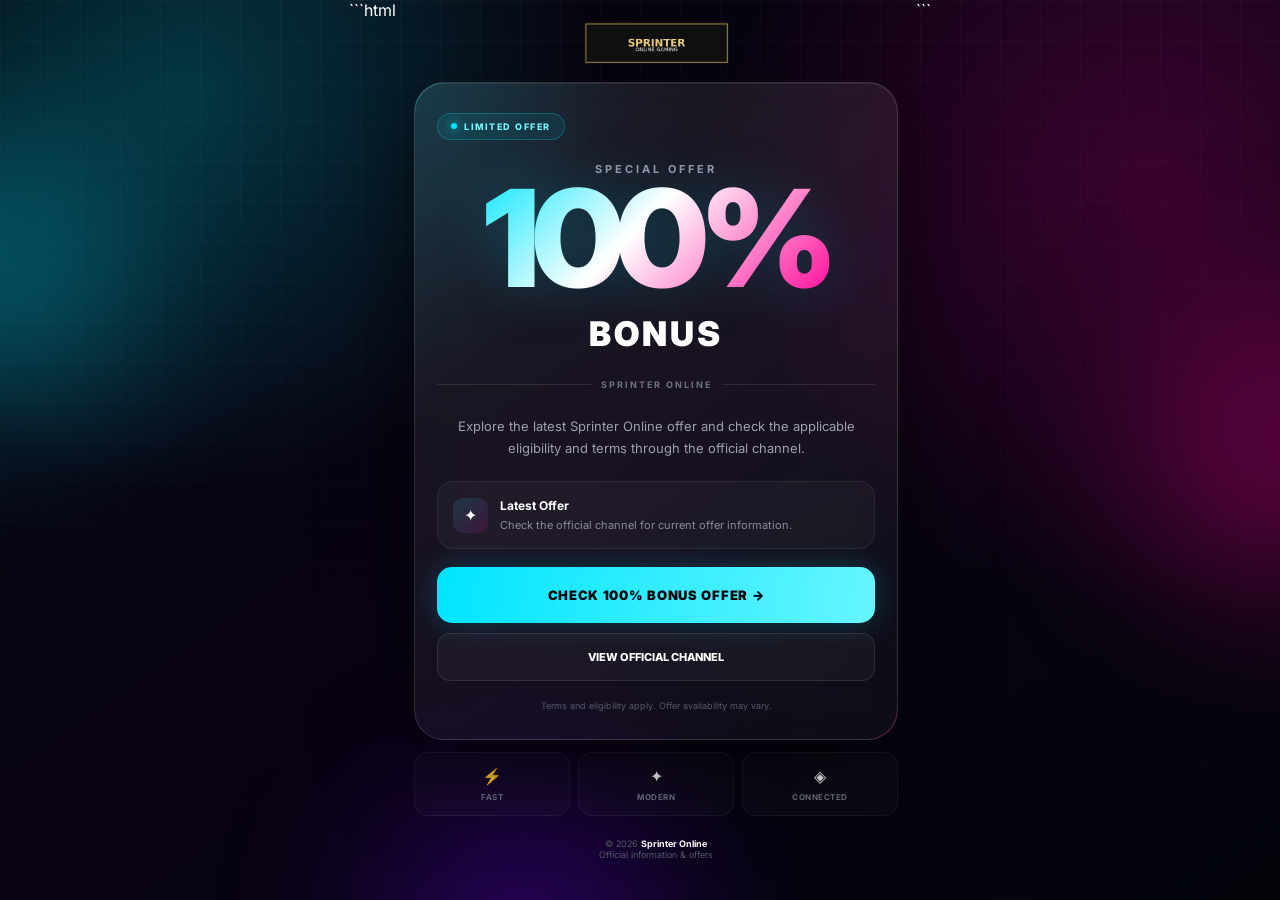
==== commit ace6ae7f: "Update index.html" ====
--- a/landingpage/index.html
+++ b/landingpage/index.html
@@ -5,13 +5,12 @@
 <meta charset="UTF-8">
 <meta name="viewport" content="width=device-width, initial-scale=1.0">
 
-<title>Sprinter Online | 100% Bonus Offer</title>
+<title>Sprinter Online | 100% Bonus</title>
 
 <meta name="description"
-content="Explore the latest Sprinter Online offer, eligibility and applicable terms.">
-
-<!-- ================= META PIXEL ================= -->
-
+content="Explore the latest Sprinter Online 100% bonus offer and applicable terms.">
+
+<!-- META PIXEL -->
 <script>
 !function(f,b,e,v,n,t,s)
 {
@@ -49,19 +48,12 @@
 >
 </noscript>
 
-<link rel="preconnect" href="https://fonts.googleapis.com">
-<link rel="preconnect" href="https://fonts.gstatic.com" crossorigin>
-
 <link
-href="https://fonts.googleapis.com/css2?family=Inter:wght@400;500;600;700;800;900&family=Orbitron:wght@500;600;700;800;900&display=swap"
+href="https://fonts.googleapis.com/css2?family=Inter:wght@400;500;600;700;800;900&display=swap"
 rel="stylesheet"
 >
 
 <style>
-
-/* =====================================================
-   RESET
-===================================================== */
 
 *{
 margin:0;
@@ -69,1307 +61,781 @@
 box-sizing:border-box;
 }
 
-html{
-scroll-behavior:smooth;
+html,
+body{
+width:100%;
+min-height:100%;
 }
 
 body{
 font-family:Inter,sans-serif;
-background:#03040a;
+
+background:
+radial-gradient(
+circle at 15% 10%,
+rgba(0,229,255,.22),
+transparent 30%
+),
+radial-gradient(
+circle at 90% 20%,
+rgba(255,0,153,.20),
+transparent 32%
+),
+linear-gradient(
+145deg,
+#05050c,
+#090313,
+#03050b
+);
+
 color:#fff;
+
+display:flex;
+justify-content:center;
+
 overflow-x:hidden;
 }
 
 
-/* =====================================================
-   CYBER BACKGROUND
-===================================================== */
-
-body::before{
-content:"";
+/* ================================
+   BACKGROUND
+================================ */
+
+.bg{
 position:fixed;
 inset:0;
-z-index:-10;
-
-background:
-radial-gradient(
-circle at 15% 20%,
-rgba(0,229,255,.18),
-transparent 27%
-),
-radial-gradient(
-circle at 85% 25%,
-rgba(255,0,153,.18),
-transparent 28%
-),
-radial-gradient(
-circle at 50% 100%,
-rgba(108,0,255,.2),
-transparent 35%
-),
-#03040a;
-}
-
-.cyber-grid{
-position:fixed;
+
+pointer-events:none;
+
+overflow:hidden;
+}
+
+.grid{
+position:absolute;
 inset:0;
-z-index:-8;
 
 background-image:
 linear-gradient(
-rgba(0,229,255,.045) 1px,
+rgba(255,255,255,.025) 1px,
 transparent 1px
 ),
 linear-gradient(
 90deg,
-rgba(0,229,255,.045) 1px,
+rgba(255,255,255,.025) 1px,
 transparent 1px
 );
 
-background-size:45px 45px;
-
-transform:perspective(500px)
-rotateX(60deg)
-scale(1.7);
-
-transform-origin:center bottom;
-
-opacity:.5;
-
-mask-image:linear-gradient(
+background-size:40px 40px;
+
+mask-image:
+linear-gradient(
 to bottom,
-transparent 5%,
-black 65%,
-transparent 100%
+black,
+transparent
 );
 }
 
-.scanlines{
-position:fixed;
-inset:0;
-z-index:20;
-pointer-events:none;
-
-background:
-repeating-linear-gradient(
-to bottom,
-transparent 0,
-transparent 3px,
-rgba(255,255,255,.012) 4px
-);
-}
-
-.noise{
-position:fixed;
-inset:0;
-z-index:19;
-pointer-events:none;
-opacity:.04;
-
-background-image:
-url("data:image/svg+xml,%3Csvg viewBox='0 0 200 200' xmlns='http://www.w3.org/2000/svg'%3E%3Cfilter id='n'%3E%3CfeTurbulence type='fractalNoise' baseFrequency='.8' numOctaves='3' stitchTiles='stitch'/%3E%3C/filter%3E%3Crect width='100%25' height='100%25' filter='url(%23n)' opacity='.5'/%3E%3C/svg%3E");
-}
-
-
-/* =====================================================
-   GLOW ORBS
-===================================================== */
-
-.orb{
-position:fixed;
-border-radius:50%;
-filter:blur(90px);
-z-index:-7;
-pointer-events:none;
-}
-
-.orb1{
+.glow{
+position:absolute;
+
 width:280px;
 height:280px;
+
+border-radius:50%;
+
+filter:blur(90px);
+
+opacity:.35;
+}
+
+.glow.one{
 background:#00e5ff;
-left:-120px;
-top:18%;
-opacity:.22;
-animation:orb1 9s infinite alternate ease-in-out;
-}
-
-.orb2{
-width:300px;
-height:300px;
-background:#ff008c;
-right:-130px;
+left:-150px;
+top:15%;
+}
+
+.glow.two{
+background:#ff0099;
+right:-150px;
 top:35%;
-opacity:.2;
-animation:orb2 11s infinite alternate ease-in-out;
-}
-
-.orb3{
-width:240px;
-height:240px;
-background:#7500ff;
-left:40%;
-bottom:-100px;
-opacity:.2;
-animation:orb3 12s infinite alternate ease-in-out;
-}
-
-@keyframes orb1{
-to{transform:translate(120px,100px)}
-}
-
-@keyframes orb2{
-to{transform:translate(-120px,100px)}
-}
-
-@keyframes orb3{
-to{transform:translate(100px,-100px)}
-}
-
-
-/* =====================================================
-   HEADER
-===================================================== */
-
-header{
-height:78px;
-
+}
+
+.glow.three{
+background:#7200ff;
+left:30%;
+bottom:-180px;
+}
+
+
+/* ================================
+   MAIN
+================================ */
+
+.page{
+width:100%;
+max-width:520px;
+
+min-height:100vh;
+
+padding:
+22px 18px 35px;
+
+position:relative;
+z-index:2;
+}
+
+
+/* ================================
+   TOP
+================================ */
+
+.top{
 display:flex;
+
+justify-content:center;
 align-items:center;
-justify-content:space-between;
-
-padding:0 6%;
-
-position:relative;
-z-index:30;
-
-background:rgba(3,4,10,.7);
-
-border-bottom:
-1px solid rgba(255,255,255,.08);
-
-backdrop-filter:blur(18px);
+
+margin-bottom:18px;
 }
 
 .logo{
 width:145px;
-max-height:52px;
+max-height:55px;
+
 object-fit:contain;
 }
 
-.logo-link{
-display:flex;
-}
-
-.nav-status{
-display:flex;
+
+/* ================================
+   MAIN CARD
+================================ */
+
+.card{
+
+position:relative;
+
+overflow:hidden;
+
+border-radius:30px;
+
+padding:
+30px 22px 25px;
+
+background:
+linear-gradient(
+145deg,
+rgba(255,255,255,.09),
+rgba(255,255,255,.035)
+);
+
+border:
+1px solid rgba(255,255,255,.13);
+
+box-shadow:
+0 30px 90px rgba(0,0,0,.55),
+inset 0 1px 0 rgba(255,255,255,.08);
+
+backdrop-filter:blur(20px);
+}
+
+
+/* neon border */
+
+.card::before{
+
+content:"";
+
+position:absolute;
+
+inset:-2px;
+
+border-radius:32px;
+
+padding:2px;
+
+background:
+linear-gradient(
+135deg,
+#00e5ff,
+transparent 35%,
+transparent 65%,
+#ff0099
+);
+
+-webkit-mask:
+linear-gradient(#fff 0 0) content-box,
+linear-gradient(#fff 0 0);
+
+-webkit-mask-composite:xor;
+
+mask-composite:exclude;
+
+opacity:.55;
+
+pointer-events:none;
+}
+
+
+/* card glow */
+
+.card::after{
+
+content:"";
+
+position:absolute;
+
+width:250px;
+height:250px;
+
+border-radius:50%;
+
+background:#00e5ff;
+
+filter:blur(100px);
+
+opacity:.13;
+
+top:-130px;
+left:-100px;
+
+pointer-events:none;
+}
+
+
+/* ================================
+   BADGE
+================================ */
+
+.badge{
+
+position:relative;
+z-index:2;
+
+display:inline-flex;
+
 align-items:center;
-gap:9px;
-
-font-size:10px;
+gap:7px;
+
+padding:7px 13px;
+
+border-radius:30px;
+
+background:
+rgba(0,229,255,.08);
+
+border:
+1px solid rgba(0,229,255,.25);
+
+font-size:9px;
+
 font-weight:800;
 
 letter-spacing:1.5px;
-color:#7ef8ff;
-
-margin-right:20px;
-}
-
-.status-dot{
-width:7px;
-height:7px;
+
+color:#75f5ff;
+
+margin-bottom:22px;
+}
+
+.badge-dot{
+
+width:6px;
+height:6px;
+
 border-radius:50%;
-background:#00f0ff;
+
+background:#00e5ff;
 
 box-shadow:
-0 0 10px #00f0ff;
-
-animation:pulse 1.5s infinite;
-}
-
-@keyframes pulse{
-50%{
-opacity:.35;
-transform:scale(.7);
-}
-}
-
-.header-right{
-display:flex;
-align-items:center;
-gap:25px;
-}
-
-.header-btn{
-padding:11px 20px;
-
-border:1px solid rgba(0,229,255,.4);
-border-radius:8px;
-
-text-decoration:none;
+0 0 10px #00e5ff;
+}
+
+
+/* ================================
+   BONUS
+================================ */
+
+.bonus-label{
+
+position:relative;
+z-index:2;
 
 font-size:11px;
+
+font-weight:700;
+
+letter-spacing:3px;
+
+color:#9297a8;
+
+text-align:center;
+
+margin-bottom:3px;
+}
+
+
+.bonus{
+
+position:relative;
+z-index:2;
+
+text-align:center;
+
+font-size:
+clamp(90px,25vw,135px);
+
 font-weight:900;
 
-color:#fff;
-
-background:
-rgba(0,229,255,.08);
-
-box-shadow:
-inset 0 0 15px rgba(0,229,255,.06);
-
-transition:.3s;
-}
-
-.header-btn:hover{
-background:#00e5ff;
-color:#03040a;
-box-shadow:
-0 0 25px rgba(0,229,255,.45);
-}
-
-
-/* =====================================================
-   HERO
-===================================================== */
-
-.hero{
-min-height:720px;
-
-padding:90px 6% 80px;
-
-display:grid;
-
-grid-template-columns:
-1.05fr
-.95fr;
-
-align-items:center;
-
-gap:60px;
-
-position:relative;
-}
-
-.hero-left{
-position:relative;
-z-index:2;
-}
-
-.small-label{
-display:inline-flex;
-
-align-items:center;
-gap:10px;
-
-padding:9px 14px;
-
-border:1px solid rgba(0,229,255,.3);
-
-background:
-rgba(0,229,255,.06);
-
-font-family:Orbitron,sans-serif;
-
-font-size:10px;
-
-letter-spacing:2px;
-
-color:#7ef8ff;
-
-margin-bottom:25px;
-
-clip-path:
-polygon(
-0 0,
-94% 0,
-100% 35%,
-100% 100%,
-6% 100%,
-0 65%
+line-height:.88;
+
+letter-spacing:-8px;
+
+background:
+linear-gradient(
+135deg,
+#00e5ff 5%,
+#ffffff 45%,
+#ff159d 90%
 );
-}
-
-.hero h1{
-font-family:Orbitron,sans-serif;
-
-font-size:
-clamp(50px,7vw,92px);
-
-line-height:.92;
-
-letter-spacing:-4px;
-
-font-weight:900;
-
-margin-bottom:30px;
-}
-
-.hero h1 span{
-display:block;
-}
-
-.gradient{
-background:
-linear-gradient(
-90deg,
-#00e5ff,
-#fff,
-#ff31b7,
-#7b4dff
-);
-
-background-size:300%;
 
 -webkit-background-clip:text;
 background-clip:text;
 
 color:transparent;
 
-animation:gradient 5s linear infinite;
-}
-
-@keyframes gradient{
-to{
-background-position:300%;
-}
-}
-
-.hero-text{
-max-width:590px;
-
-color:#989bad;
-
-font-size:16px;
-
-line-height:1.8;
-
-margin-bottom:35px;
-}
-
-.hero-actions{
+filter:
+drop-shadow(
+0 0 28px
+rgba(0,229,255,.20)
+);
+
+animation:float 4s ease-in-out infinite;
+}
+
+@keyframes float{
+
+0%,100%{
+transform:translateY(0);
+}
+
+50%{
+transform:translateY(-5px);
+}
+
+}
+
+
+.bonus-title{
+
+position:relative;
+z-index:2;
+
+text-align:center;
+
+font-size:
+clamp(23px,7vw,34px);
+
+font-weight:900;
+
+letter-spacing:3px;
+
+margin-top:15px;
+}
+
+
+/* ================================
+   DIVIDER
+================================ */
+
+.divider{
+
+position:relative;
+z-index:2;
+
 display:flex;
-gap:14px;
-flex-wrap:wrap;
-}
-
-.btn{
-display:inline-flex;
+
+align-items:center;
+
+gap:10px;
+
+margin:25px 0;
+}
+
+.divider span{
+
+height:1px;
+
+flex:1;
+
+background:
+rgba(255,255,255,.10);
+}
+
+.divider b{
+
+font-size:9px;
+
+letter-spacing:2px;
+
+color:#6e7382;
+}
+
+
+/* ================================
+   DESCRIPTION
+================================ */
+
+.description{
+
+position:relative;
+z-index:2;
+
+text-align:center;
+
+font-size:13px;
+
+line-height:1.7;
+
+color:#9ca0b0;
+
+margin-bottom:22px;
+}
+
+
+/* ================================
+   INFO BOX
+================================ */
+
+.info{
+
+position:relative;
+z-index:2;
+
+padding:15px;
+
+border-radius:16px;
+
+background:
+rgba(255,255,255,.035);
+
+border:
+1px solid rgba(255,255,255,.07);
+
+margin-bottom:18px;
+}
+
+.info-row{
+
+display:flex;
+
+align-items:center;
+
+gap:12px;
+}
+
+.info-icon{
+
+width:35px;
+height:35px;
+
+border-radius:10px;
+
+display:flex;
 
 align-items:center;
 justify-content:center;
-gap:12px;
-
-padding:16px 25px;
+
+background:
+linear-gradient(
+135deg,
+rgba(0,229,255,.14),
+rgba(255,0,153,.14)
+);
+
+font-size:16px;
+}
+
+.info-text{
+
+font-size:11px;
+
+line-height:1.5;
+
+color:#888d9e;
+}
+
+.info-text strong{
+
+display:block;
+
+color:#fff;
+
+font-size:12px;
+
+margin-bottom:2px;
+}
+
+
+/* ================================
+   CTA
+================================ */
+
+.cta{
+
+position:relative;
+z-index:2;
+
+display:flex;
+
+align-items:center;
+justify-content:center;
+
+width:100%;
+
+height:56px;
+
+border-radius:15px;
 
 text-decoration:none;
 
-font-size:12px;
+font-size:13px;
+
 font-weight:900;
 
-letter-spacing:.5px;
-
-border-radius:8px;
-
-transition:.3s;
-
-position:relative;
-
-overflow:hidden;
-}
-
-.btn-primary{
+letter-spacing:.7px;
+
+color:#05050b;
+
 background:
 linear-gradient(
 100deg,
 #00e5ff,
-#4df4ff
+#66f5ff
 );
 
-color:#02040a;
-
 box-shadow:
-0 0 30px rgba(0,229,255,.25);
-}
-
-.btn-primary:hover{
+0 0 30px rgba(0,229,255,.22);
+
+transition:.3s;
+
+overflow:hidden;
+}
+
+.cta::before{
+
+content:"";
+
+position:absolute;
+
+top:0;
+left:-100%;
+
+width:60%;
+height:100%;
+
+background:
+linear-gradient(
+90deg,
+transparent,
+rgba(255,255,255,.5),
+transparent
+);
+
+transform:skewX(-20deg);
+
+animation:shine 3.5s infinite;
+}
+
+@keyframes shine{
+
+0%{
+left:-100%;
+}
+
+45%,100%{
+left:140%;
+}
+
+}
+
+.cta span{
+
+position:relative;
+z-index:2;
+}
+
+.cta:hover{
+
 transform:translateY(-3px);
 
 box-shadow:
-0 0 45px rgba(0,229,255,.5);
-}
-
-.btn-secondary{
-border:
-1px solid rgba(255,255,255,.15);
-
-color:#fff;
-
-background:
-rgba(255,255,255,.04);
-}
-
-.btn-secondary:hover{
-border-color:#ff0099;
-
-background:
-rgba(255,0,153,.08);
-transform:translateY(-3px);
-}
-
-
-/* =====================================================
-   GAMING HUD VISUAL
-===================================================== */
-
-.hero-right{
-position:relative;
+0 0 45px rgba(0,229,255,.4);
+}
+
+
+/* ================================
+   SECOND BUTTON
+================================ */
+
+.telegram{
+
+position:relative;
+z-index:2;
 
 display:flex;
+
 justify-content:center;
 align-items:center;
 
-min-height:500px;
-}
-
-.hud{
-width:min(470px,100%);
-height:470px;
-
-position:relative;
+height:48px;
+
+margin-top:10px;
+
+border-radius:13px;
 
 border:
-1px solid rgba(0,229,255,.25);
-
-background:
-linear-gradient(
-145deg,
-rgba(0,229,255,.06),
-rgba(117,0,255,.08),
-rgba(255,0,153,.06)
-);
-
-backdrop-filter:blur(20px);
-
-box-shadow:
-0 0 80px rgba(0,0,0,.5),
-inset 0 0 60px rgba(0,229,255,.03);
-
-clip-path:
-polygon(
-0 4%,
-4% 0,
-96% 0,
-100% 4%,
-100% 96%,
-96% 100%,
-4% 100%,
-0 96%
-);
-}
-
-.hud::before{
-content:"";
-
-position:absolute;
-inset:15px;
+1px solid rgba(255,255,255,.10);
+
+background:
+rgba(255,255,255,.035);
+
+color:#fff;
+
+text-decoration:none;
+
+font-size:11px;
+
+font-weight:800;
+
+transition:.3s;
+}
+
+.telegram:hover{
+
+background:
+rgba(255,0,153,.08);
+
+border-color:
+rgba(255,0,153,.3);
+}
+
+
+/* ================================
+   TERMS
+================================ */
+
+.terms{
+
+position:relative;
+z-index:2;
+
+text-align:center;
+
+font-size:9px;
+
+line-height:1.6;
+
+color:#555968;
+
+margin-top:18px;
+}
+
+
+/* ================================
+   MINI FEATURES
+================================ */
+
+.features{
+
+display:grid;
+
+grid-template-columns:
+repeat(3,1fr);
+
+gap:8px;
+
+margin-top:12px;
+}
+
+.feature{
+
+padding:13px 5px;
+
+text-align:center;
+
+border-radius:14px;
+
+background:
+rgba(255,255,255,.025);
 
 border:
 1px solid rgba(255,255,255,.06);
-
-clip-path:
-inherit;
-}
-
-.hud-top{
-position:absolute;
-
-top:25px;
-left:30px;
-right:30px;
-
-display:flex;
-justify-content:space-between;
-
-font-family:Orbitron,sans-serif;
+}
+
+.feature-icon{
+
+font-size:16px;
+
+margin-bottom:6px;
+}
+
+.feature p{
 
 font-size:8px;
 
-letter-spacing:2px;
-
-color:#687184;
-}
-
-.hud-title{
-position:absolute;
-
-top:70px;
-left:0;
-right:0;
+font-weight:700;
+
+letter-spacing:.5px;
+
+color:#707585;
+}
+
+
+/* ================================
+   FOOTER
+================================ */
+
+.footer{
 
 text-align:center;
 
-font-family:Orbitron,sans-serif;
-
-font-size:11px;
-
-letter-spacing:4px;
-
-color:#7ef8ff;
-}
-
-.hud-core{
-position:absolute;
-
-left:50%;
-top:50%;
-
-transform:translate(-50%,-50%);
-
-width:260px;
-height:260px;
-
-border-radius:50%;
-
-display:flex;
-align-items:center;
-justify-content:center;
-
-background:
-radial-gradient(
-circle,
-rgba(0,229,255,.16),
-rgba(123,0,255,.08) 50%,
-transparent 70%
-);
-
-border:
-1px solid rgba(0,229,255,.25);
-
-box-shadow:
-0 0 60px rgba(0,229,255,.15);
-}
-
-.hud-core::before,
-.hud-core::after{
-content:"";
-
-position:absolute;
-
-border-radius:50%;
-
-border:1px solid rgba(0,229,255,.3);
-}
-
-.hud-core::before{
-width:210px;
-height:210px;
-
-border-top-color:#00e5ff;
-
-animation:spin 7s linear infinite;
-}
-
-.hud-core::after{
-width:175px;
-height:175px;
-
-border-right-color:#ff0099;
-
-animation:spin 5s linear infinite reverse;
-}
-
-@keyframes spin{
-to{
-transform:rotate(360deg);
-}
-}
-
-.bonus-core{
-position:relative;
-z-index:3;
-
-text-align:center;
-}
-
-.bonus-core small{
-display:block;
-
-font-family:Orbitron,sans-serif;
-
 font-size:9px;
 
-letter-spacing:3px;
-
-color:#b8bdca;
-
-margin-bottom:5px;
-}
-
-.bonus-core strong{
-display:block;
-
-font-family:Orbitron,sans-serif;
-
-font-size:65px;
-
-line-height:1;
-
-font-weight:900;
-
-background:
-linear-gradient(
-135deg,
-#00e5ff,
-#fff,
-#ff36bb
-);
-
--webkit-background-clip:text;
-background-clip:text;
-
-color:transparent;
-
-text-shadow:
-0 0 35px rgba(0,229,255,.2);
-}
-
-.hud-corner{
-position:absolute;
-
-font-family:Orbitron,sans-serif;
-
-font-size:8px;
-
-letter-spacing:1px;
-
-color:#606779;
-}
-
-.c1{
-left:30px;
-bottom:30px;
-}
-
-.c2{
-right:30px;
-bottom:30px;
-}
-
-.c3{
-left:30px;
-top:110px;
-}
-
-.c4{
-right:30px;
-top:110px;
-}
-
-.corner-line{
-position:absolute;
-
-width:45px;
-height:1px;
-
-background:#00e5ff;
-
-opacity:.6;
-}
-
-.c1 .corner-line,
-.c3 .corner-line{
-left:0;
-bottom:-7px;
-}
-
-.c2 .corner-line,
-.c4 .corner-line{
-right:0;
-bottom:-7px;
-background:#ff0099;
-}
-
-
-/* =====================================================
-   BONUS SECTION
-===================================================== */
-
-.bonus-section{
-padding:20px 6% 100px;
-}
-
-.section-frame{
-max-width:1050px;
-
-margin:auto;
-
-position:relative;
-
-padding:60px 40px;
-
-border:
-1px solid rgba(255,255,255,.1);
-
-background:
-linear-gradient(
-135deg,
-rgba(0,229,255,.055),
-rgba(122,0,255,.08),
-rgba(255,0,153,.055)
-);
-
-overflow:hidden;
-
-text-align:center;
-
-box-shadow:
-0 30px 100px rgba(0,0,0,.45);
-}
-
-.section-frame::before{
-content:"";
-
-position:absolute;
-
-width:300px;
-height:300px;
-
-background:#00e5ff;
-
-filter:blur(120px);
-
-opacity:.12;
-
-left:-120px;
-top:-150px;
-}
-
-.section-frame::after{
-content:"";
-
-position:absolute;
-
-width:300px;
-height:300px;
-
-background:#ff0099;
-
-filter:blur(120px);
-
-opacity:.12;
-
-right:-120px;
-bottom:-150px;
-}
-
-.frame-label{
-font-family:Orbitron,sans-serif;
-
-font-size:10px;
-
-letter-spacing:3px;
-
-color:#00e5ff;
-
-margin-bottom:15px;
-}
-
-.big-bonus{
-position:relative;
-z-index:2;
-
-font-family:Orbitron,sans-serif;
-
-font-size:
-clamp(85px,15vw,170px);
-
-line-height:.9;
-
-font-weight:900;
-
-letter-spacing:-10px;
-
-background:
-linear-gradient(
-90deg,
-#00e5ff,
-#ffffff,
-#ff159d
-);
-
--webkit-background-clip:text;
-background-clip:text;
-
-color:transparent;
-
-filter:
-drop-shadow(
-0 0 30px
-rgba(0,229,255,.15)
-);
-}
-
-.offer-title{
-font-family:Orbitron,sans-serif;
-
-font-size:
-clamp(24px,4vw,42px);
-
-letter-spacing:3px;
-
-margin-top:12px;
-
-position:relative;
-z-index:2;
-}
-
-.offer-description{
-max-width:620px;
-
-margin:20px auto 30px;
-
-font-size:14px;
-
-line-height:1.8;
-
-color:#9599aa;
-
-position:relative;
-z-index:2;
-}
-
-.offer-btn{
-position:relative;
-z-index:2;
-
-display:inline-flex;
-
-align-items:center;
-justify-content:center;
-
-gap:12px;
-
-padding:16px 30px;
-
-background:
-linear-gradient(
-100deg,
-#ff0099,
-#7b00ff
-);
-
-border-radius:8px;
-
-text-decoration:none;
+color:#555968;
+
+margin-top:22px;
+}
+
+.footer strong{
 
 color:#fff;
-
-font-size:12px;
-
-font-weight:900;
-
-letter-spacing:1px;
-
-box-shadow:
-0 0 35px rgba(255,0,153,.2);
-
-transition:.3s;
-}
-
-.offer-btn:hover{
-transform:translateY(-3px);
-
-box-shadow:
-0 0 50px rgba(255,0,153,.4);
-}
-
-.terms{
-position:relative;
-z-index:2;
-
-margin-top:17px;
-
-font-size:10px;
-
-color:#5f6372;
-}
-
-
-/* =====================================================
-   FEATURE SECTION
-===================================================== */
-
-.features{
-padding:20px 6% 100px;
-}
-
-.section-header{
-max-width:700px;
-
-margin:0 auto 45px;
-
-text-align:center;
-}
-
-.section-header small{
-font-family:Orbitron,sans-serif;
-
-font-size:10px;
-
-letter-spacing:3px;
-
-color:#ff31b7;
-}
-
-.section-header h2{
-font-family:Orbitron,sans-serif;
-
-font-size:
-clamp(30px,5vw,50px);
-
-margin:12px 0;
-
-letter-spacing:-2px;
-}
-
-.section-header p{
-font-size:14px;
-
-line-height:1.7;
-
-color:#858999;
-}
-
-.cards{
-max-width:1100px;
-
-margin:auto;
-
-display:grid;
-
-grid-template-columns:
-repeat(3,1fr);
-
-gap:18px;
+}
+
+
+/* ================================
+   MOBILE
+================================ */
+
+@media(max-width:380px){
+
+.page{
+padding:
+16px 12px 25px;
 }
 
 .card{
-position:relative;
-
-padding:32px;
-
-min-height:220px;
-
-border:
-1px solid rgba(255,255,255,.08);
-
-background:
-rgba(255,255,255,.025);
-
-overflow:hidden;
-
-transition:.35s;
-}
-
-.card:hover{
-transform:translateY(-8px);
-
-border-color:
-rgba(0,229,255,.3);
-
-box-shadow:
-0 25px 70px rgba(0,0,0,.35);
-}
-
-.card-number{
-font-family:Orbitron,sans-serif;
-
-font-size:10px;
-
-color:#4d5565;
-
-letter-spacing:2px;
-
-margin-bottom:25px;
-}
-
-.card-icon{
-font-size:30px;
-
-margin-bottom:18px;
-
-filter:
-drop-shadow(
-0 0 10px
-rgba(0,229,255,.5)
-);
-}
-
-.card h3{
-font-family:Orbitron,sans-serif;
-
-font-size:17px;
-
-margin-bottom:10px;
-}
-
-.card p{
-font-size:13px;
-
-line-height:1.7;
-
-color:#7f8393;
-}
-
-.card-line{
-position:absolute;
-
-height:2px;
-
-width:0;
-
-bottom:0;
-left:0;
-
-background:
-linear-gradient(
-90deg,
-#00e5ff,
-#ff0099
-);
-
-transition:.5s;
-}
-
-.card:hover .card-line{
-width:100%;
-}
-
-
-/* =====================================================
-   FINAL CTA
-===================================================== */
-
-.final{
-padding:20px 6% 100px;
-}
-
-.final-box{
-max-width:1000px;
-
-margin:auto;
-
-padding:65px 30px;
-
-text-align:center;
-
-border:
-1px solid rgba(0,229,255,.12);
-
-background:
-linear-gradient(
-135deg,
-rgba(0,229,255,.05),
-rgba(255,0,153,.05)
-);
-}
-
-.final-box h2{
-font-family:Orbitron,sans-serif;
-
-font-size:
-clamp(28px,5vw,52px);
-
-margin-bottom:15px;
-}
-
-.final-box p{
-max-width:600px;
-
-margin:0 auto 28px;
-
-font-size:14px;
-
-line-height:1.7;
-
-color:#858999;
-}
-
-
-/* =====================================================
-   FOOTER
-===================================================== */
-
-footer{
-padding:25px 6%;
-
-border-top:
-1px solid rgba(255,255,255,.07);
-
-display:flex;
-
-justify-content:space-between;
-
-align-items:center;
-
-font-size:10px;
-
-letter-spacing:.5px;
-
-color:#5f6371;
-}
-
-.footer-brand{
-color:#fff;
-
-font-weight:800;
-}
-
-
-/* =====================================================
-   MOBILE
-===================================================== */
-
-@media(max-width:850px){
-
-header{
-padding:0 5%;
-}
-
-.nav-status{
-display:none;
-}
-
-.hero{
-grid-template-columns:1fr;
-
-text-align:center;
-
 padding:
-70px 5%
-60px;
-
-gap:40px;
-}
-
-.hero-text{
-margin-left:auto;
-margin-right:auto;
-}
-
-.hero-actions{
-justify-content:center;
-}
-
-.hero-right{
-min-height:400px;
-}
-
-.hud{
-width:390px;
-height:390px;
-}
-
-.cards{
-grid-template-columns:1fr;
-}
-
-.bonus-section,
-.features,
-.final{
-padding-left:5%;
-padding-right:5%;
-}
-
-}
-
-
-@media(max-width:500px){
-
-.logo{
-width:120px;
-}
-
-.header-btn{
-padding:9px 13px;
-
-font-size:9px;
-}
-
-.hero{
-padding-top:55px;
-}
-
-.hero h1{
-font-size:51px;
-
-letter-spacing:-3px;
-}
-
-.hero-text{
-font-size:14px;
-}
-
-.hero-actions{
-flex-direction:column;
-}
-
-.btn{
-width:100%;
-}
-
-.hud{
-width:320px;
-height:320px;
-}
-
-.hud-core{
-width:205px;
-height:205px;
-}
-
-.hud-core::before{
-width:165px;
-height:165px;
-}
-
-.hud-core::after{
-width:135px;
-height:135px;
-}
-
-.bonus-core strong{
-font-size:50px;
-}
-
-.section-frame{
-padding:
-50px 20px;
-}
-
-.big-bonus{
-font-size:88px;
+25px 17px 22px;
+}
+
+.bonus{
+font-size:82px;
 
 letter-spacing:-6px;
 }
 
-.offer-title{
-font-size:23px;
-
-letter-spacing:1px;
-}
-
-.offer-btn{
-width:100%;
-}
-
-footer{
-flex-direction:column;
-
-text-align:center;
-
-gap:10px;
+.bonus-title{
+font-size:21px;
 }
 
 }
@@ -1380,23 +846,27 @@
 
 <body>
 
-<div class="cyber-grid"></div>
-<div class="scanlines"></div>
-<div class="noise"></div>
-
-<div class="orb orb1"></div>
-<div class="orb orb2"></div>
-<div class="orb orb3"></div>
-
-
-<!-- =====================================================
-     HEADER
-===================================================== -->
-
-<header>
+<div class="bg">
+
+<div class="grid"></div>
+
+<div class="glow one"></div>
+<div class="glow two"></div>
+<div class="glow three"></div>
+
+</div>
+
+
+<div class="page">
+
+
+<!-- ================================
+     LOGO
+================================ -->
+
+<div class="top">
 
 <a
-class="logo-link"
 href="https://t.me/sprinteronlineid"
 target="_blank"
 rel="noopener noreferrer"
@@ -1411,374 +881,195 @@
 
 </a>
 
-
-<div class="header-right">
-
-<div class="nav-status">
-<span class="status-dot"></span>
-ONLINE
-</div>
+</div>
+
+
+
+<!-- ================================
+     MAIN OFFER
+================================ -->
+
+<div class="card">
+
+
+<div class="badge">
+
+<span class="badge-dot"></span>
+
+LIMITED OFFER
+
+</div>
+
+
+<div class="bonus-label">
+SPECIAL OFFER
+</div>
+
+
+<div class="bonus">
+100%
+</div>
+
+
+<div class="bonus-title">
+BONUS
+</div>
+
+
+<div class="divider">
+
+<span></span>
+
+<b>SPRINTER ONLINE</b>
+
+<span></span>
+
+</div>
+
+
+<p class="description">
+
+Explore the latest Sprinter Online offer
+and check the applicable eligibility and
+terms through the official channel.
+
+</p>
+
+
+<!-- INFO -->
+
+<div class="info">
+
+<div class="info-row">
+
+<div class="info-icon">
+✦
+</div>
+
+<div class="info-text">
+
+<strong>
+Latest Offer
+</strong>
+
+Check the official channel for
+current offer information.
+
+</div>
+
+</div>
+
+</div>
+
+
+<!-- PRIMARY CTA -->
 
 <a
-class="header-btn"
+class="cta"
 href="https://t.me/sprinteronlineid"
 target="_blank"
 rel="noopener noreferrer"
 onclick="trackTelegramClick()"
 >
-CHECK OFFER
+
+<span>
+CHECK 100% BONUS OFFER →
+</span>
+
 </a>
 
-</div>
-
-</header>
-
-
-
-<!-- =====================================================
-     HERO
-===================================================== -->
-
-<section class="hero">
-
-<div class="hero-left">
-
-<div class="small-label">
-✦ SPRINTER ONLINE
-</div>
-
-<h1>
-
-<span>
-PLAY
-</span>
-
-<span class="gradient">
-DIFFERENT.
-</span>
-
-</h1>
-
-<p class="hero-text">
-Discover a bold digital experience with a
-futuristic interface, current offers and the
-latest information available through the
-official channel.
-</p>
-
-
-<div class="hero-actions">
+
+<!-- SECOND CTA -->
 
 <a
-class="btn btn-primary"
+class="telegram"
 href="https://t.me/sprinteronlineid"
 target="_blank"
 rel="noopener noreferrer"
 onclick="trackTelegramClick()"
 >
-CHECK LATEST OFFER
-<span>→</span>
+
+VIEW OFFICIAL CHANNEL
+
 </a>
 
 
-<a
-class="btn btn-secondary"
-href="#bonus"
->
-VIEW 100% OFFER
-</a>
-
-</div>
-
-</div>
-
-
-
-<!-- =====================================================
-     HUD
-===================================================== -->
-
-<div class="hero-right">
-
-<div class="hud">
-
-<div class="hud-top">
-<span>SPRINTER // SYSTEM</span>
-<span>ONLINE</span>
-</div>
-
-<div class="hud-title">
-FEATURED OFFER
-</div>
-
-
-<div class="hud-core">
-
-<div class="bonus-core">
-
-<small>
-LIMITED OFFER
-</small>
-
-<strong>
-100%
-</strong>
-
-<small>
-BONUS
-</small>
-
-</div>
-
-</div>
-
-
-<div class="hud-corner c1">
-SYSTEM 01
-<div class="corner-line"></div>
-</div>
-
-<div class="hud-corner c2">
-ACTIVE
-<div class="corner-line"></div>
-</div>
-
-<div class="hud-corner c3">
-SPRINTER
-<div class="corner-line"></div>
-</div>
-
-<div class="hud-corner c4">
-2026
-<div class="corner-line"></div>
-</div>
-
-</div>
-
-</div>
-
-</section>
-
-
-
-<!-- =====================================================
-     BONUS
-===================================================== -->
-
-<section
-class="bonus-section"
-id="bonus"
->
-
-<div class="section-frame">
-
-<div class="frame-label">
-✦ FEATURED OFFER
-</div>
-
-<div class="big-bonus">
-100%
-</div>
-
-<div class="offer-title">
-BONUS OFFER
-</div>
-
-<p class="offer-description">
-Check the latest Sprinter Online offer,
-eligibility and applicable terms through
-the official channel.
+<div class="terms">
+
+Terms and eligibility apply.
+Offer availability may vary.
+
+</div>
+
+</div>
+
+
+
+<!-- ================================
+     FEATURES
+================================ -->
+
+<div class="features">
+
+<div class="feature">
+
+<div class="feature-icon">
+⚡
+</div>
+
+<p>
+FAST
 </p>
 
-<a
-class="offer-btn"
-href="https://t.me/sprinteronlineid"
-target="_blank"
-rel="noopener noreferrer"
-onclick="trackTelegramClick()"
->
-CHECK OFFER
-<span>→</span>
-</a>
-
-<div class="terms">
-Terms and eligibility apply.
-</div>
-
-</div>
-
-</section>
-
-
-
-<!-- =====================================================
-     FEATURES
-===================================================== -->
-
-<section class="features">
-
-<div class="section-header">
-
-<small>
-SYSTEM FEATURES
-</small>
-
-<h2>
-BUILT DIFFERENT.
-</h2>
+</div>
+
+
+<div class="feature">
+
+<div class="feature-icon">
+✦
+</div>
 
 <p>
-A futuristic interface combining neon
-visuals, modern layouts and a responsive
-digital experience.
+MODERN
 </p>
 
 </div>
 
 
-<div class="cards">
-
-
-<div class="card">
-
-<div class="card-number">
-01 // EXPERIENCE
-</div>
-
-<div class="card-icon">
-⚡
-</div>
-
-<h3>
-FAST EXPERIENCE
-</h3>
+<div class="feature">
+
+<div class="feature-icon">
+◈
+</div>
 
 <p>
-Responsive layouts designed to look sharp
-across desktop, tablet and mobile screens.
+CONNECTED
 </p>
 
-<div class="card-line"></div>
-
-</div>
-
-
-
-<div class="card">
-
-<div class="card-number">
-02 // DESIGN
-</div>
-
-<div class="card-icon">
-◈
-</div>
-
-<h3>
-NEON INTERFACE
-</h3>
-
-<p>
-A futuristic visual system with glowing
-elements, glass panels and cyber-inspired
-details.
-</p>
-
-<div class="card-line"></div>
-
-</div>
-
-
-
-<div class="card">
-
-<div class="card-number">
-03 // CONNECT
-</div>
-
-<div class="card-icon">
-✦
-</div>
-
-<h3>
-STAY CONNECTED
-</h3>
-
-<p>
-Check the official channel for the latest
-information, updates and applicable offers.
-</p>
-
-<div class="card-line"></div>
-
-</div>
-
-
-</div>
-
-</section>
-
-
-
-<!-- =====================================================
-     FINAL CTA
-===================================================== -->
-
-<section class="final">
-
-<div class="final-box">
-
-<h2>
-READY TO EXPLORE?
-</h2>
-
-<p>
-Visit the official channel and check the
-latest Sprinter Online information and
-current offer details.
-</p>
-
-<a
-class="btn btn-primary"
-href="https://t.me/sprinteronlineid"
-target="_blank"
-rel="noopener noreferrer"
-onclick="trackTelegramClick()"
->
-CHECK LATEST OFFER
-<span>→</span>
-</a>
-
-</div>
-
-</section>
-
-
-
-<!-- =====================================================
-     FOOTER
-===================================================== -->
-
-<footer>
-
-<div>
+</div>
+
+</div>
+
+
+
+<div class="footer">
+
 © 2026
-<span class="footer-brand">
-Sprinter Online
-</span>
-</div>
-
-<div>
-Terms and eligibility apply.
-</div>
-
-</footer>
-
-
-
-<!-- =====================================================
-     TELEGRAM TRACKING
-===================================================== -->
+<strong>Sprinter Online</strong>
+<br>
+Official information & offers
+
+</div>
+
+
+</div>
+
+
+
+<!-- ================================
+     TRACKING
+================================ -->
 
 <script>
 
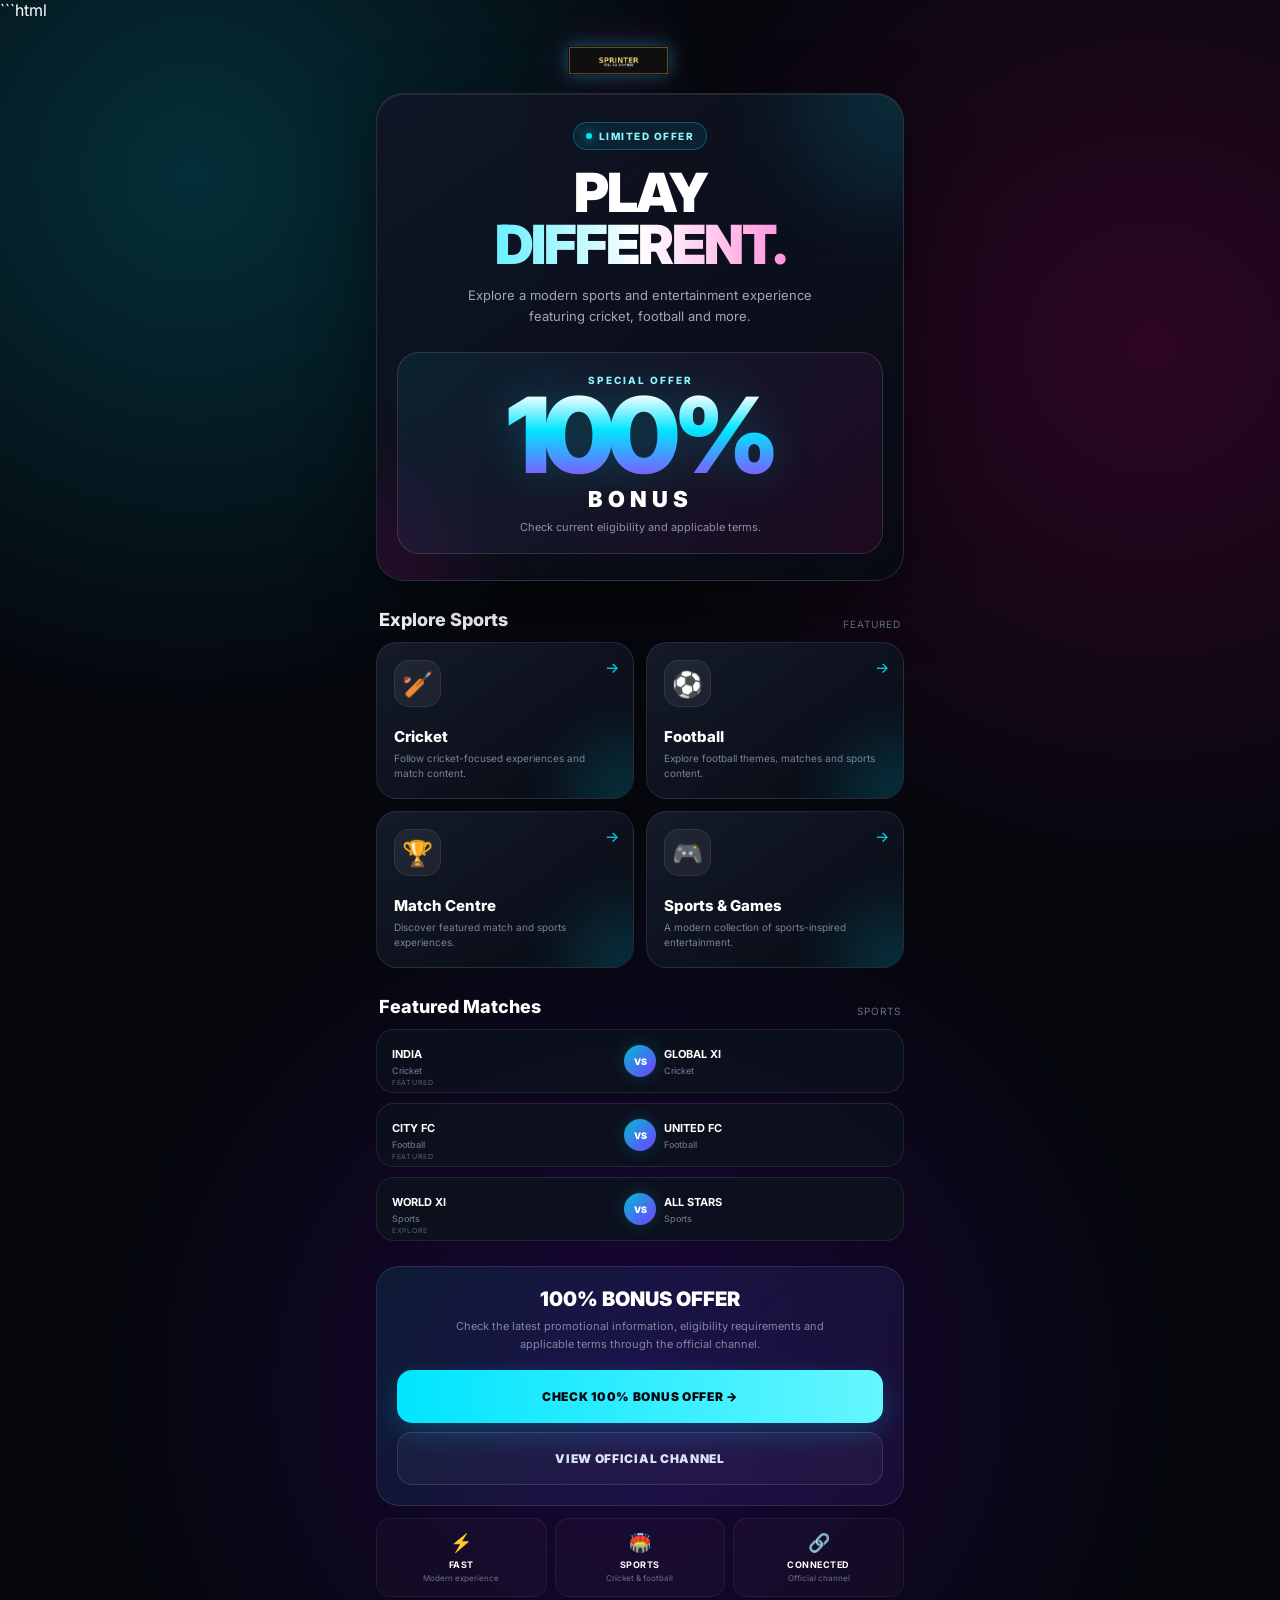
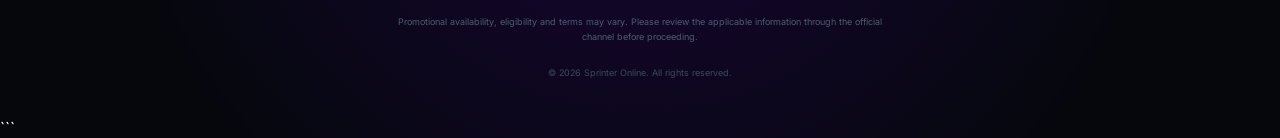
==== commit 70d1c930: "Update index.html" ====
--- a/landingpage/index.html
+++ b/landingpage/index.html
@@ -2,1091 +2,1074 @@
 <!DOCTYPE html>
 <html lang="en">
 <head>
-<meta charset="UTF-8">
-<meta name="viewport" content="width=device-width, initial-scale=1.0">
-
-<title>Sprinter Online | 100% Bonus</title>
-
-<meta name="description"
-content="Explore the latest Sprinter Online 100% bonus offer and applicable terms.">
-
-<!-- META PIXEL -->
-<script>
-!function(f,b,e,v,n,t,s)
-{
-if(f.fbq)return;
-n=f.fbq=function()
-{
-n.callMethod ?
-n.callMethod.apply(n,arguments) :
-n.queue.push(arguments)
-};
-if(!f._fbq)f._fbq=n;
-n.push=n;
-n.loaded=!0;
-n.version='2.0';
-n.queue=[];
-t=b.createElement(e);
-t.async=!0;
-t.src=v;
-s=b.getElementsByTagName(e)[0];
-s.parentNode.insertBefore(t,s)
-}
-(window,document,'script','https://connect.facebook.net/en_US/fbevents.js');
-
-fbq('init','1732688021370064');
-fbq('track','PageView');
-</script>
-
-<noscript>
-<img
-height="1"
-width="1"
-style="display:none"
-src="https://www.facebook.com/tr?id=1732688021370064&ev=PageView&noscript=1"
-alt=""
->
-</noscript>
-
-<link
-href="https://fonts.googleapis.com/css2?family=Inter:wght@400;500;600;700;800;900&display=swap"
-rel="stylesheet"
->
-
-<style>
-
-*{
-margin:0;
-padding:0;
-box-sizing:border-box;
-}
-
-html,
-body{
-width:100%;
-min-height:100%;
-}
-
-body{
-font-family:Inter,sans-serif;
-
-background:
-radial-gradient(
-circle at 15% 10%,
-rgba(0,229,255,.22),
-transparent 30%
-),
-radial-gradient(
-circle at 90% 20%,
-rgba(255,0,153,.20),
-transparent 32%
-),
-linear-gradient(
-145deg,
-#05050c,
-#090313,
-#03050b
-);
-
-color:#fff;
-
-display:flex;
-justify-content:center;
-
-overflow-x:hidden;
-}
-
-
-/* ================================
-   BACKGROUND
-================================ */
-
-.bg{
-position:fixed;
-inset:0;
-
-pointer-events:none;
-
-overflow:hidden;
-}
-
-.grid{
-position:absolute;
-inset:0;
-
-background-image:
-linear-gradient(
-rgba(255,255,255,.025) 1px,
-transparent 1px
-),
-linear-gradient(
-90deg,
-rgba(255,255,255,.025) 1px,
-transparent 1px
-);
-
-background-size:40px 40px;
-
-mask-image:
-linear-gradient(
-to bottom,
-black,
-transparent
-);
-}
-
-.glow{
-position:absolute;
-
-width:280px;
-height:280px;
-
-border-radius:50%;
-
-filter:blur(90px);
-
-opacity:.35;
-}
-
-.glow.one{
-background:#00e5ff;
-left:-150px;
-top:15%;
-}
-
-.glow.two{
-background:#ff0099;
-right:-150px;
-top:35%;
-}
-
-.glow.three{
-background:#7200ff;
-left:30%;
-bottom:-180px;
-}
-
-
-/* ================================
-   MAIN
-================================ */
-
-.page{
-width:100%;
-max-width:520px;
-
-min-height:100vh;
-
-padding:
-22px 18px 35px;
-
-position:relative;
-z-index:2;
-}
-
-
-/* ================================
-   TOP
-================================ */
-
-.top{
-display:flex;
-
-justify-content:center;
-align-items:center;
-
-margin-bottom:18px;
-}
-
-.logo{
-width:145px;
-max-height:55px;
-
-object-fit:contain;
-}
-
-
-/* ================================
-   MAIN CARD
-================================ */
-
-.card{
-
-position:relative;
-
-overflow:hidden;
-
-border-radius:30px;
-
-padding:
-30px 22px 25px;
-
-background:
-linear-gradient(
-145deg,
-rgba(255,255,255,.09),
-rgba(255,255,255,.035)
-);
-
-border:
-1px solid rgba(255,255,255,.13);
-
-box-shadow:
-0 30px 90px rgba(0,0,0,.55),
-inset 0 1px 0 rgba(255,255,255,.08);
-
-backdrop-filter:blur(20px);
-}
-
-
-/* neon border */
-
-.card::before{
-
-content:"";
-
-position:absolute;
-
-inset:-2px;
-
-border-radius:32px;
-
-padding:2px;
-
-background:
-linear-gradient(
-135deg,
-#00e5ff,
-transparent 35%,
-transparent 65%,
-#ff0099
-);
-
--webkit-mask:
-linear-gradient(#fff 0 0) content-box,
-linear-gradient(#fff 0 0);
-
--webkit-mask-composite:xor;
-
-mask-composite:exclude;
-
-opacity:.55;
-
-pointer-events:none;
-}
-
-
-/* card glow */
-
-.card::after{
-
-content:"";
-
-position:absolute;
-
-width:250px;
-height:250px;
-
-border-radius:50%;
-
-background:#00e5ff;
-
-filter:blur(100px);
-
-opacity:.13;
-
-top:-130px;
-left:-100px;
-
-pointer-events:none;
-}
-
-
-/* ================================
-   BADGE
-================================ */
-
-.badge{
-
-position:relative;
-z-index:2;
-
-display:inline-flex;
-
-align-items:center;
-gap:7px;
-
-padding:7px 13px;
-
-border-radius:30px;
-
-background:
-rgba(0,229,255,.08);
-
-border:
-1px solid rgba(0,229,255,.25);
-
-font-size:9px;
-
-font-weight:800;
-
-letter-spacing:1.5px;
-
-color:#75f5ff;
-
-margin-bottom:22px;
-}
-
-.badge-dot{
-
-width:6px;
-height:6px;
-
-border-radius:50%;
-
-background:#00e5ff;
-
-box-shadow:
-0 0 10px #00e5ff;
-}
-
-
-/* ================================
-   BONUS
-================================ */
-
-.bonus-label{
-
-position:relative;
-z-index:2;
-
-font-size:11px;
-
-font-weight:700;
-
-letter-spacing:3px;
-
-color:#9297a8;
-
-text-align:center;
-
-margin-bottom:3px;
-}
-
-
-.bonus{
-
-position:relative;
-z-index:2;
-
-text-align:center;
-
-font-size:
-clamp(90px,25vw,135px);
-
-font-weight:900;
-
-line-height:.88;
-
-letter-spacing:-8px;
-
-background:
-linear-gradient(
-135deg,
-#00e5ff 5%,
-#ffffff 45%,
-#ff159d 90%
-);
-
--webkit-background-clip:text;
-background-clip:text;
-
-color:transparent;
-
-filter:
-drop-shadow(
-0 0 28px
-rgba(0,229,255,.20)
-);
-
-animation:float 4s ease-in-out infinite;
-}
-
-@keyframes float{
-
-0%,100%{
-transform:translateY(0);
-}
-
-50%{
-transform:translateY(-5px);
-}
-
-}
-
-
-.bonus-title{
-
-position:relative;
-z-index:2;
-
-text-align:center;
-
-font-size:
-clamp(23px,7vw,34px);
-
-font-weight:900;
-
-letter-spacing:3px;
-
-margin-top:15px;
-}
-
-
-/* ================================
-   DIVIDER
-================================ */
-
-.divider{
-
-position:relative;
-z-index:2;
-
-display:flex;
-
-align-items:center;
-
-gap:10px;
-
-margin:25px 0;
-}
-
-.divider span{
-
-height:1px;
-
-flex:1;
-
-background:
-rgba(255,255,255,.10);
-}
-
-.divider b{
-
-font-size:9px;
-
-letter-spacing:2px;
-
-color:#6e7382;
-}
-
-
-/* ================================
-   DESCRIPTION
-================================ */
-
-.description{
-
-position:relative;
-z-index:2;
-
-text-align:center;
-
-font-size:13px;
-
-line-height:1.7;
-
-color:#9ca0b0;
-
-margin-bottom:22px;
-}
-
-
-/* ================================
-   INFO BOX
-================================ */
-
-.info{
-
-position:relative;
-z-index:2;
-
-padding:15px;
-
-border-radius:16px;
-
-background:
-rgba(255,255,255,.035);
-
-border:
-1px solid rgba(255,255,255,.07);
-
-margin-bottom:18px;
-}
-
-.info-row{
-
-display:flex;
-
-align-items:center;
-
-gap:12px;
-}
-
-.info-icon{
-
-width:35px;
-height:35px;
-
-border-radius:10px;
-
-display:flex;
-
-align-items:center;
-justify-content:center;
-
-background:
-linear-gradient(
-135deg,
-rgba(0,229,255,.14),
-rgba(255,0,153,.14)
-);
-
-font-size:16px;
-}
-
-.info-text{
-
-font-size:11px;
-
-line-height:1.5;
-
-color:#888d9e;
-}
-
-.info-text strong{
-
-display:block;
-
-color:#fff;
-
-font-size:12px;
-
-margin-bottom:2px;
-}
-
-
-/* ================================
-   CTA
-================================ */
-
-.cta{
-
-position:relative;
-z-index:2;
-
-display:flex;
-
-align-items:center;
-justify-content:center;
-
-width:100%;
-
-height:56px;
-
-border-radius:15px;
-
-text-decoration:none;
-
-font-size:13px;
-
-font-weight:900;
-
-letter-spacing:.7px;
-
-color:#05050b;
-
-background:
-linear-gradient(
-100deg,
-#00e5ff,
-#66f5ff
-);
-
-box-shadow:
-0 0 30px rgba(0,229,255,.22);
-
-transition:.3s;
-
-overflow:hidden;
-}
-
-.cta::before{
-
-content:"";
-
-position:absolute;
-
-top:0;
-left:-100%;
-
-width:60%;
-height:100%;
-
-background:
-linear-gradient(
-90deg,
-transparent,
-rgba(255,255,255,.5),
-transparent
-);
-
-transform:skewX(-20deg);
-
-animation:shine 3.5s infinite;
-}
-
-@keyframes shine{
-
-0%{
-left:-100%;
-}
-
-45%,100%{
-left:140%;
-}
-
-}
-
-.cta span{
-
-position:relative;
-z-index:2;
-}
-
-.cta:hover{
-
-transform:translateY(-3px);
-
-box-shadow:
-0 0 45px rgba(0,229,255,.4);
-}
-
-
-/* ================================
-   SECOND BUTTON
-================================ */
-
-.telegram{
-
-position:relative;
-z-index:2;
-
-display:flex;
-
-justify-content:center;
-align-items:center;
-
-height:48px;
-
-margin-top:10px;
-
-border-radius:13px;
-
-border:
-1px solid rgba(255,255,255,.10);
-
-background:
-rgba(255,255,255,.035);
-
-color:#fff;
-
-text-decoration:none;
-
-font-size:11px;
-
-font-weight:800;
-
-transition:.3s;
-}
-
-.telegram:hover{
-
-background:
-rgba(255,0,153,.08);
-
-border-color:
-rgba(255,0,153,.3);
-}
-
-
-/* ================================
-   TERMS
-================================ */
-
-.terms{
-
-position:relative;
-z-index:2;
-
-text-align:center;
-
-font-size:9px;
-
-line-height:1.6;
-
-color:#555968;
-
-margin-top:18px;
-}
-
-
-/* ================================
-   MINI FEATURES
-================================ */
-
-.features{
-
-display:grid;
-
-grid-template-columns:
-repeat(3,1fr);
-
-gap:8px;
-
-margin-top:12px;
-}
-
-.feature{
-
-padding:13px 5px;
-
-text-align:center;
-
-border-radius:14px;
-
-background:
-rgba(255,255,255,.025);
-
-border:
-1px solid rgba(255,255,255,.06);
-}
-
-.feature-icon{
-
-font-size:16px;
-
-margin-bottom:6px;
-}
-
-.feature p{
-
-font-size:8px;
-
-font-weight:700;
-
-letter-spacing:.5px;
-
-color:#707585;
-}
-
-
-/* ================================
-   FOOTER
-================================ */
-
-.footer{
-
-text-align:center;
-
-font-size:9px;
-
-color:#555968;
-
-margin-top:22px;
-}
-
-.footer strong{
-
-color:#fff;
-}
-
-
-/* ================================
-   MOBILE
-================================ */
-
-@media(max-width:380px){
-
-.page{
-padding:
-16px 12px 25px;
-}
-
-.card{
-padding:
-25px 17px 22px;
-}
-
-.bonus{
-font-size:82px;
-
-letter-spacing:-6px;
-}
-
-.bonus-title{
-font-size:21px;
-}
-
-}
-
-</style>
+  <meta charset="UTF-8">
+
+  <meta
+    name="viewport"
+    content="width=device-width, initial-scale=1.0, maximum-scale=1.0"
+  >
+
+  <title>Sprinter Online | 100% Bonus</title>
+
+  <meta
+    name="description"
+    content="Explore Sprinter Online sports and entertainment experiences and check the latest promotional offer."
+  >
+
+  <!-- Meta Pixel -->
+  <script>
+    !function(f,b,e,v,n,t,s)
+    {
+      if(f.fbq)return;
+      n=f.fbq=function()
+      {
+        n.callMethod ?
+        n.callMethod.apply(n,arguments) :
+        n.queue.push(arguments)
+      };
+
+      if(!f._fbq)f._fbq=n;
+
+      n.push=n;
+      n.loaded=!0;
+      n.version='2.0';
+      n.queue=[];
+
+      t=b.createElement(e);
+      t.async=!0;
+      t.src=v;
+
+      s=b.getElementsByTagName(e)[0];
+      s.parentNode.insertBefore(t,s);
+    }(
+      window,
+      document,
+      'script',
+      'https://connect.facebook.net/en_US/fbevents.js'
+    );
+
+    fbq('init','1732688021370064');
+    fbq('track','PageView');
+
+    function trackTelegramClick() {
+      if (typeof fbq === "function") {
+        fbq('track','Contact');
+      }
+    }
+  </script>
+
+  <noscript>
+    <img
+      height="1"
+      width="1"
+      style="display:none"
+      src="https://www.facebook.com/tr?id=1732688021370064&ev=PageView&noscript=1"
+      alt=""
+    >
+  </noscript>
+
+  <link
+    rel="preconnect"
+    href="https://fonts.googleapis.com"
+  >
+
+  <link
+    rel="preconnect"
+    href="https://fonts.gstatic.com"
+    crossorigin
+  >
+
+  <link
+    href="https://fonts.googleapis.com/css2?family=Inter:wght@400;500;600;700;800;900&display=swap"
+    rel="stylesheet"
+  >
+
+  <style>
+
+    * {
+      box-sizing: border-box;
+      margin: 0;
+      padding: 0;
+    }
+
+    html {
+      scroll-behavior: smooth;
+    }
+
+    body {
+      min-height: 100vh;
+      font-family: "Inter", Arial, sans-serif;
+      color: #ffffff;
+      background:
+        radial-gradient(
+          circle at 15% 10%,
+          rgba(0, 229, 255, 0.18),
+          transparent 28%
+        ),
+        radial-gradient(
+          circle at 90% 20%,
+          rgba(255, 0, 153, 0.16),
+          transparent 30%
+        ),
+        radial-gradient(
+          circle at 50% 80%,
+          rgba(120, 0, 255, 0.18),
+          transparent 35%
+        ),
+        #05070d;
+      overflow-x: hidden;
+    }
+
+    body::before {
+      content: "";
+      position: fixed;
+      inset: 0;
+      pointer-events: none;
+      opacity: 0.08;
+      background-image:
+        linear-gradient(
+          rgba(255,255,255,0.08) 1px,
+          transparent 1px
+        ),
+        linear-gradient(
+          90deg,
+          rgba(255,255,255,0.08) 1px,
+          transparent 1px
+        );
+      background-size: 42px 42px;
+      mask-image: linear-gradient(
+        to bottom,
+        black,
+        transparent 90%
+      );
+    }
+
+    a {
+      color: inherit;
+      text-decoration: none;
+    }
+
+    .page {
+      width: 100%;
+      max-width: 560px;
+      margin: auto;
+      padding: 18px 16px 35px;
+      position: relative;
+      z-index: 2;
+    }
+
+    /* TOP */
+
+    .topbar {
+      display: flex;
+      justify-content: center;
+      align-items: center;
+      padding: 8px 0 18px;
+    }
+
+    .logo {
+      width: 145px;
+      max-width: 70%;
+      height: auto;
+      display: block;
+      filter:
+        drop-shadow(0 0 8px rgba(0,229,255,.35))
+        drop-shadow(0 0 20px rgba(255,0,153,.18));
+    }
+
+    /* HERO */
+
+    .hero {
+      position: relative;
+      overflow: hidden;
+      padding: 28px 20px 26px;
+      border: 1px solid rgba(255,255,255,.12);
+      border-radius: 28px;
+      background:
+        linear-gradient(
+          145deg,
+          rgba(17,22,38,.96),
+          rgba(7,10,19,.94)
+        );
+      box-shadow:
+        0 20px 70px rgba(0,0,0,.45),
+        inset 0 1px 0 rgba(255,255,255,.08);
+    }
+
+    .hero::before {
+      content: "";
+      position: absolute;
+      width: 190px;
+      height: 190px;
+      right: -90px;
+      top: -80px;
+      background: #00e5ff;
+      opacity: .13;
+      filter: blur(50px);
+      border-radius: 50%;
+    }
+
+    .hero::after {
+      content: "";
+      position: absolute;
+      width: 180px;
+      height: 180px;
+      left: -100px;
+      bottom: -90px;
+      background: #ff0099;
+      opacity: .12;
+      filter: blur(50px);
+      border-radius: 50%;
+    }
+
+    .hero-content {
+      position: relative;
+      z-index: 2;
+      text-align: center;
+    }
+
+    .eyebrow {
+      display: inline-flex;
+      align-items: center;
+      gap: 7px;
+      padding: 7px 12px;
+      border-radius: 100px;
+      font-size: 10px;
+      font-weight: 800;
+      letter-spacing: 1.5px;
+      text-transform: uppercase;
+      background: rgba(0,229,255,.08);
+      border: 1px solid rgba(0,229,255,.28);
+      color: #8ff6ff;
+      margin-bottom: 17px;
+    }
+
+    .eyebrow-dot {
+      width: 6px;
+      height: 6px;
+      border-radius: 50%;
+      background: #00e5ff;
+      box-shadow: 0 0 12px #00e5ff;
+      animation: pulse 1.5s infinite;
+    }
+
+    @keyframes pulse {
+      0%,100% {
+        opacity: 1;
+        transform: scale(1);
+      }
+      50% {
+        opacity: .45;
+        transform: scale(.7);
+      }
+    }
+
+    .hero h1 {
+      font-size: clamp(34px, 10vw, 54px);
+      line-height: .95;
+      font-weight: 900;
+      letter-spacing: -2px;
+      text-transform: uppercase;
+    }
+
+    .hero h1 span {
+      display: block;
+      background: linear-gradient(
+        90deg,
+        #00e5ff,
+        #ffffff,
+        #ff4ac6
+      );
+      -webkit-background-clip: text;
+      background-clip: text;
+      color: transparent;
+    }
+
+    .hero-subtitle {
+      margin: 15px auto 0;
+      max-width: 390px;
+      color: #9da7bb;
+      font-size: 13px;
+      line-height: 1.65;
+    }
+
+    /* BONUS */
+
+    .bonus-box {
+      margin-top: 24px;
+      padding: 21px 15px 19px;
+      border-radius: 22px;
+      background:
+        linear-gradient(
+          135deg,
+          rgba(0,229,255,.08),
+          rgba(255,0,153,.09)
+        );
+      border: 1px solid rgba(255,255,255,.13);
+      position: relative;
+      overflow: hidden;
+    }
+
+    .bonus-box::before {
+      content: "";
+      position: absolute;
+      inset: 0;
+      background:
+        linear-gradient(
+          110deg,
+          transparent 25%,
+          rgba(255,255,255,.07) 50%,
+          transparent 75%
+        );
+      transform: translateX(-120%);
+      animation: shine 4s infinite;
+    }
+
+    @keyframes shine {
+      0%,55% {
+        transform: translateX(-120%);
+      }
+      80%,100% {
+        transform: translateX(120%);
+      }
+    }
+
+    .bonus-small {
+      position: relative;
+      font-size: 10px;
+      font-weight: 800;
+      letter-spacing: 2px;
+      color: #8ff6ff;
+      text-transform: uppercase;
+    }
+
+    .bonus-number {
+      position: relative;
+      margin-top: 3px;
+      font-size: clamp(70px, 20vw, 105px);
+      line-height: .88;
+      font-weight: 900;
+      letter-spacing: -7px;
+      background:
+        linear-gradient(
+          180deg,
+          #ffffff 5%,
+          #00e5ff 45%,
+          #8c4cff 100%
+        );
+      -webkit-background-clip: text;
+      background-clip: text;
+      color: transparent;
+      filter: drop-shadow(0 0 20px rgba(0,229,255,.2));
+    }
+
+    .bonus-title {
+      position: relative;
+      margin-top: 5px;
+      font-size: 22px;
+      font-weight: 900;
+      letter-spacing: 5px;
+      color: #ffffff;
+    }
+
+    .bonus-note {
+      position: relative;
+      margin-top: 8px;
+      font-size: 11px;
+      color: #8994a9;
+    }
+
+    /* SPORTS */
+
+    .section-heading {
+      display: flex;
+      align-items: end;
+      justify-content: space-between;
+      margin: 28px 3px 12px;
+    }
+
+    .section-heading h2 {
+      font-size: 18px;
+      font-weight: 800;
+    }
+
+    .section-heading span {
+      font-size: 10px;
+      color: #68748b;
+      text-transform: uppercase;
+      letter-spacing: 1px;
+    }
+
+    .sports-grid {
+      display: grid;
+      grid-template-columns: repeat(2, 1fr);
+      gap: 12px;
+    }
+
+    .sport-card {
+      position: relative;
+      min-height: 150px;
+      padding: 17px;
+      overflow: hidden;
+      border-radius: 21px;
+      border: 1px solid rgba(255,255,255,.10);
+      background:
+        linear-gradient(
+          145deg,
+          rgba(21,27,43,.96),
+          rgba(8,11,20,.97)
+        );
+      transition:
+        transform .25s ease,
+        border-color .25s ease;
+    }
+
+    .sport-card:hover {
+      transform: translateY(-3px);
+      border-color: rgba(0,229,255,.38);
+    }
+
+    .sport-card::after {
+      content: "";
+      position: absolute;
+      width: 120px;
+      height: 120px;
+      right: -55px;
+      bottom: -60px;
+      border-radius: 50%;
+      background: rgba(0,229,255,.16);
+      filter: blur(30px);
+    }
+
+    .sport-icon {
+      width: 47px;
+      height: 47px;
+      display: flex;
+      justify-content: center;
+      align-items: center;
+      border-radius: 15px;
+      font-size: 25px;
+      background: rgba(255,255,255,.06);
+      border: 1px solid rgba(255,255,255,.08);
+      margin-bottom: 20px;
+    }
+
+    .sport-card h3 {
+      font-size: 15px;
+      font-weight: 800;
+      margin-bottom: 5px;
+    }
+
+    .sport-card p {
+      font-size: 10px;
+      line-height: 1.5;
+      color: #78849a;
+    }
+
+    .sport-arrow {
+      position: absolute;
+      right: 14px;
+      top: 15px;
+      color: #00e5ff;
+      font-size: 15px;
+    }
+
+    /* MATCH CENTRE */
+
+    .matches {
+      display: flex;
+      flex-direction: column;
+      gap: 10px;
+    }
+
+    .match-card {
+      position: relative;
+      padding: 15px;
+      border-radius: 18px;
+      border: 1px solid rgba(255,255,255,.09);
+      background: rgba(13,17,29,.92);
+      display: grid;
+      grid-template-columns: 1fr auto 1fr;
+      align-items: center;
+      gap: 8px;
+    }
+
+    .match-team {
+      font-size: 11px;
+      font-weight: 700;
+    }
+
+    .match-team:last-child {
+      text-align: right;
+    }
+
+    .match-team small {
+      display: block;
+      margin-top: 4px;
+      color: #657188;
+      font-size: 9px;
+      font-weight: 500;
+    }
+
+    .match-vs {
+      width: 32px;
+      height: 32px;
+      display: flex;
+      justify-content: center;
+      align-items: center;
+      border-radius: 50%;
+      font-size: 9px;
+      font-weight: 900;
+      color: #ffffff;
+      background:
+        linear-gradient(
+          135deg,
+          #00bcd4,
+          #743cff
+        );
+      box-shadow: 0 0 18px rgba(0,229,255,.18);
+    }
+
+    .match-status {
+      position: absolute;
+      left: 15px;
+      bottom: 5px;
+      font-size: 7px;
+      letter-spacing: .7px;
+      color: #536078;
+      text-transform: uppercase;
+    }
+
+    /* CTA */
+
+    .cta-box {
+      margin-top: 25px;
+      padding: 20px;
+      border-radius: 23px;
+      text-align: center;
+      background:
+        linear-gradient(
+          135deg,
+          rgba(0,229,255,.09),
+          rgba(124,58,237,.11)
+        );
+      border: 1px solid rgba(255,255,255,.11);
+    }
+
+    .cta-box h2 {
+      font-size: 20px;
+      font-weight: 900;
+      margin-bottom: 7px;
+    }
+
+    .cta-box p {
+      max-width: 390px;
+      margin: auto;
+      color: #7d899f;
+      font-size: 11px;
+      line-height: 1.6;
+    }
+
+    .btn {
+      width: 100%;
+      display: flex;
+      align-items: center;
+      justify-content: center;
+      min-height: 53px;
+      margin-top: 17px;
+      border-radius: 15px;
+      font-size: 12px;
+      font-weight: 900;
+      letter-spacing: .7px;
+      transition: transform .2s ease, box-shadow .2s ease;
+    }
+
+    .btn:hover {
+      transform: translateY(-2px);
+    }
+
+    .btn-primary {
+      color: #02060b;
+      background:
+        linear-gradient(
+          90deg,
+          #00e5ff,
+          #64f6ff
+        );
+      box-shadow:
+        0 10px 30px rgba(0,229,255,.20);
+    }
+
+    .btn-secondary {
+      margin-top: 9px;
+      color: #dbe3f2;
+      border: 1px solid rgba(255,255,255,.12);
+      background: rgba(255,255,255,.035);
+    }
+
+    /* FEATURES */
+
+    .mini-features {
+      display: grid;
+      grid-template-columns: repeat(3,1fr);
+      gap: 8px;
+      margin-top: 12px;
+    }
+
+    .mini {
+      padding: 13px 6px;
+      text-align: center;
+      border-radius: 14px;
+      background: rgba(255,255,255,.025);
+      border: 1px solid rgba(255,255,255,.06);
+    }
+
+    .mini-icon {
+      font-size: 18px;
+      margin-bottom: 6px;
+    }
+
+    .mini strong {
+      display: block;
+      font-size: 9px;
+      letter-spacing: .5px;
+    }
+
+    .mini span {
+      display: block;
+      margin-top: 3px;
+      color: #68748a;
+      font-size: 8px;
+    }
+
+    /* TERMS */
+
+    .terms {
+      margin: 18px 5px 0;
+      color: #4f5b70;
+      font-size: 9px;
+      line-height: 1.65;
+      text-align: center;
+    }
+
+    footer {
+      padding: 22px 0 5px;
+      text-align: center;
+      color: #3e485b;
+      font-size: 9px;
+    }
+
+    @media (max-width: 390px) {
+
+      .page {
+        padding-left: 12px;
+        padding-right: 12px;
+      }
+
+      .hero {
+        padding-left: 15px;
+        padding-right: 15px;
+      }
+
+      .sports-grid {
+        gap: 8px;
+      }
+
+      .sport-card {
+        min-height: 140px;
+        padding: 14px;
+      }
+
+      .hero h1 {
+        font-size: 34px;
+      }
+    }
+
+  </style>
 </head>
 
-
 <body>
 
-<div class="bg">
-
-<div class="grid"></div>
-
-<div class="glow one"></div>
-<div class="glow two"></div>
-<div class="glow three"></div>
-
-</div>
-
-
-<div class="page">
-
-
-<!-- ================================
-     LOGO
-================================ -->
-
-<div class="top">
-
-<a
-href="https://t.me/sprinteronlineid"
-target="_blank"
-rel="noopener noreferrer"
-onclick="trackTelegramClick()"
->
-
-<img
-src="../assets/images/sprinterslogo.png"
-alt="Sprinter Online"
-class="logo"
->
-
-</a>
-
-</div>
-
-
-
-<!-- ================================
-     MAIN OFFER
-================================ -->
-
-<div class="card">
-
-
-<div class="badge">
-
-<span class="badge-dot"></span>
-
-LIMITED OFFER
-
-</div>
-
-
-<div class="bonus-label">
-SPECIAL OFFER
-</div>
-
-
-<div class="bonus">
-100%
-</div>
-
-
-<div class="bonus-title">
-BONUS
-</div>
-
-
-<div class="divider">
-
-<span></span>
-
-<b>SPRINTER ONLINE</b>
-
-<span></span>
-
-</div>
-
-
-<p class="description">
-
-Explore the latest Sprinter Online offer
-and check the applicable eligibility and
-terms through the official channel.
-
-</p>
-
-
-<!-- INFO -->
-
-<div class="info">
-
-<div class="info-row">
-
-<div class="info-icon">
-✦
-</div>
-
-<div class="info-text">
-
-<strong>
-Latest Offer
-</strong>
-
-Check the official channel for
-current offer information.
-
-</div>
-
-</div>
-
-</div>
-
-
-<!-- PRIMARY CTA -->
-
-<a
-class="cta"
-href="https://t.me/sprinteronlineid"
-target="_blank"
-rel="noopener noreferrer"
-onclick="trackTelegramClick()"
->
-
-<span>
-CHECK 100% BONUS OFFER →
-</span>
-
-</a>
-
-
-<!-- SECOND CTA -->
-
-<a
-class="telegram"
-href="https://t.me/sprinteronlineid"
-target="_blank"
-rel="noopener noreferrer"
-onclick="trackTelegramClick()"
->
-
-VIEW OFFICIAL CHANNEL
-
-</a>
-
-
-<div class="terms">
-
-Terms and eligibility apply.
-Offer availability may vary.
-
-</div>
-
-</div>
-
-
-
-<!-- ================================
-     FEATURES
-================================ -->
-
-<div class="features">
-
-<div class="feature">
-
-<div class="feature-icon">
-⚡
-</div>
-
-<p>
-FAST
-</p>
-
-</div>
-
-
-<div class="feature">
-
-<div class="feature-icon">
-✦
-</div>
-
-<p>
-MODERN
-</p>
-
-</div>
-
-
-<div class="feature">
-
-<div class="feature-icon">
-◈
-</div>
-
-<p>
-CONNECTED
-</p>
-
-</div>
-
-</div>
-
-
-
-<div class="footer">
-
-© 2026
-<strong>Sprinter Online</strong>
-<br>
-Official information & offers
-
-</div>
-
-
-</div>
-
-
-
-<!-- ================================
-     TRACKING
-================================ -->
-
-<script>
-
-function trackTelegramClick(){
-
-if(typeof fbq === "function"){
-
-fbq(
-"track",
-"Contact"
-);
-
-}
-
-}
-
-</script>
+  <main class="page">
+
+    <!-- LOGO -->
+    <header class="topbar">
+
+      <a
+        href="https://t.me/sprinteronlineid"
+        target="_blank"
+        rel="noopener noreferrer"
+        onclick="trackTelegramClick()"
+      >
+        <img
+          src="../assets/images/sprinterslogo.png"
+          alt="Sprinter Online"
+          class="logo"
+        >
+      </a>
+
+    </header>
+
+
+    <!-- HERO -->
+    <section class="hero">
+
+      <div class="hero-content">
+
+        <div class="eyebrow">
+          <span class="eyebrow-dot"></span>
+          LIMITED OFFER
+        </div>
+
+        <h1>
+          PLAY
+          <span>DIFFERENT.</span>
+        </h1>
+
+        <p class="hero-subtitle">
+          Explore a modern sports and entertainment experience
+          featuring cricket, football and more.
+        </p>
+
+
+        <!-- BONUS -->
+        <div class="bonus-box">
+
+          <div class="bonus-small">
+            SPECIAL OFFER
+          </div>
+
+          <div class="bonus-number">
+            100%
+          </div>
+
+          <div class="bonus-title">
+            BONUS
+          </div>
+
+          <div class="bonus-note">
+            Check current eligibility and applicable terms.
+          </div>
+
+        </div>
+
+      </div>
+
+    </section>
+
+
+    <!-- SPORTS -->
+    <div class="section-heading">
+
+      <h2>
+        Explore Sports
+      </h2>
+
+      <span>
+        Featured
+      </span>
+
+    </div>
+
+
+    <section class="sports-grid">
+
+      <article class="sport-card">
+
+        <div class="sport-icon">
+          🏏
+        </div>
+
+        <div class="sport-arrow">
+          →
+        </div>
+
+        <h3>
+          Cricket
+        </h3>
+
+        <p>
+          Follow cricket-focused experiences and
+          match content.
+        </p>
+
+      </article>
+
+
+      <article class="sport-card">
+
+        <div class="sport-icon">
+          ⚽
+        </div>
+
+        <div class="sport-arrow">
+          →
+        </div>
+
+        <h3>
+          Football
+        </h3>
+
+        <p>
+          Explore football themes, matches and
+          sports content.
+        </p>
+
+      </article>
+
+
+      <article class="sport-card">
+
+        <div class="sport-icon">
+          🏆
+        </div>
+
+        <div class="sport-arrow">
+          →
+        </div>
+
+        <h3>
+          Match Centre
+        </h3>
+
+        <p>
+          Discover featured match and sports
+          experiences.
+        </p>
+
+      </article>
+
+
+      <article class="sport-card">
+
+        <div class="sport-icon">
+          🎮
+        </div>
+
+        <div class="sport-arrow">
+          →
+        </div>
+
+        <h3>
+          Sports & Games
+        </h3>
+
+        <p>
+          A modern collection of sports-inspired
+          entertainment.
+        </p>
+
+      </article>
+
+    </section>
+
+
+    <!-- MATCHES -->
+    <div class="section-heading">
+
+      <h2>
+        Featured Matches
+      </h2>
+
+      <span>
+        Sports
+      </span>
+
+    </div>
+
+
+    <section class="matches">
+
+      <div class="match-card">
+
+        <div class="match-team">
+          INDIA
+          <small>
+            Cricket
+          </small>
+        </div>
+
+        <div class="match-vs">
+          VS
+        </div>
+
+        <div class="match-team">
+          GLOBAL XI
+          <small>
+            Cricket
+          </small>
+        </div>
+
+        <div class="match-status">
+          Featured
+        </div>
+
+      </div>
+
+
+      <div class="match-card">
+
+        <div class="match-team">
+          CITY FC
+          <small>
+            Football
+          </small>
+        </div>
+
+        <div class="match-vs">
+          VS
+        </div>
+
+        <div class="match-team">
+          UNITED FC
+          <small>
+            Football
+          </small>
+        </div>
+
+        <div class="match-status">
+          Featured
+        </div>
+
+      </div>
+
+
+      <div class="match-card">
+
+        <div class="match-team">
+          WORLD XI
+          <small>
+            Sports
+          </small>
+        </div>
+
+        <div class="match-vs">
+          VS
+        </div>
+
+        <div class="match-team">
+          ALL STARS
+          <small>
+            Sports
+          </small>
+        </div>
+
+        <div class="match-status">
+          Explore
+        </div>
+
+      </div>
+
+    </section>
+
+
+    <!-- CTA -->
+    <section class="cta-box">
+
+      <h2>
+        100% BONUS OFFER
+      </h2>
+
+      <p>
+        Check the latest promotional information,
+        eligibility requirements and applicable terms
+        through the official channel.
+      </p>
+
+
+      <a
+        class="btn btn-primary"
+        href="https://t.me/sprinteronlineid"
+        target="_blank"
+        rel="noopener noreferrer"
+        onclick="trackTelegramClick()"
+      >
+        CHECK 100% BONUS OFFER →
+      </a>
+
+
+      <a
+        class="btn btn-secondary"
+        href="https://t.me/sprinteronlineid"
+        target="_blank"
+        rel="noopener noreferrer"
+        onclick="trackTelegramClick()"
+      >
+        VIEW OFFICIAL CHANNEL
+      </a>
+
+    </section>
+
+
+    <!-- MINI FEATURES -->
+    <section class="mini-features">
+
+      <div class="mini">
+
+        <div class="mini-icon">
+          ⚡
+        </div>
+
+        <strong>
+          FAST
+        </strong>
+
+        <span>
+          Modern experience
+        </span>
+
+      </div>
+
+
+      <div class="mini">
+
+        <div class="mini-icon">
+          🏟️
+        </div>
+
+        <strong>
+          SPORTS
+        </strong>
+
+        <span>
+          Cricket & football
+        </span>
+
+      </div>
+
+
+      <div class="mini">
+
+        <div class="mini-icon">
+          🔗
+        </div>
+
+        <strong>
+          CONNECTED
+        </strong>
+
+        <span>
+          Official channel
+        </span>
+
+      </div>
+
+    </section>
+
+
+    <!-- TERMS -->
+    <p class="terms">
+      Promotional availability, eligibility and terms may vary.
+      Please review the applicable information through the
+      official channel before proceeding.
+    </p>
+
+
+    <footer>
+      © 2026 Sprinter Online. All rights reserved.
+    </footer>
+
+  </main>
 
 </body>
 </html>
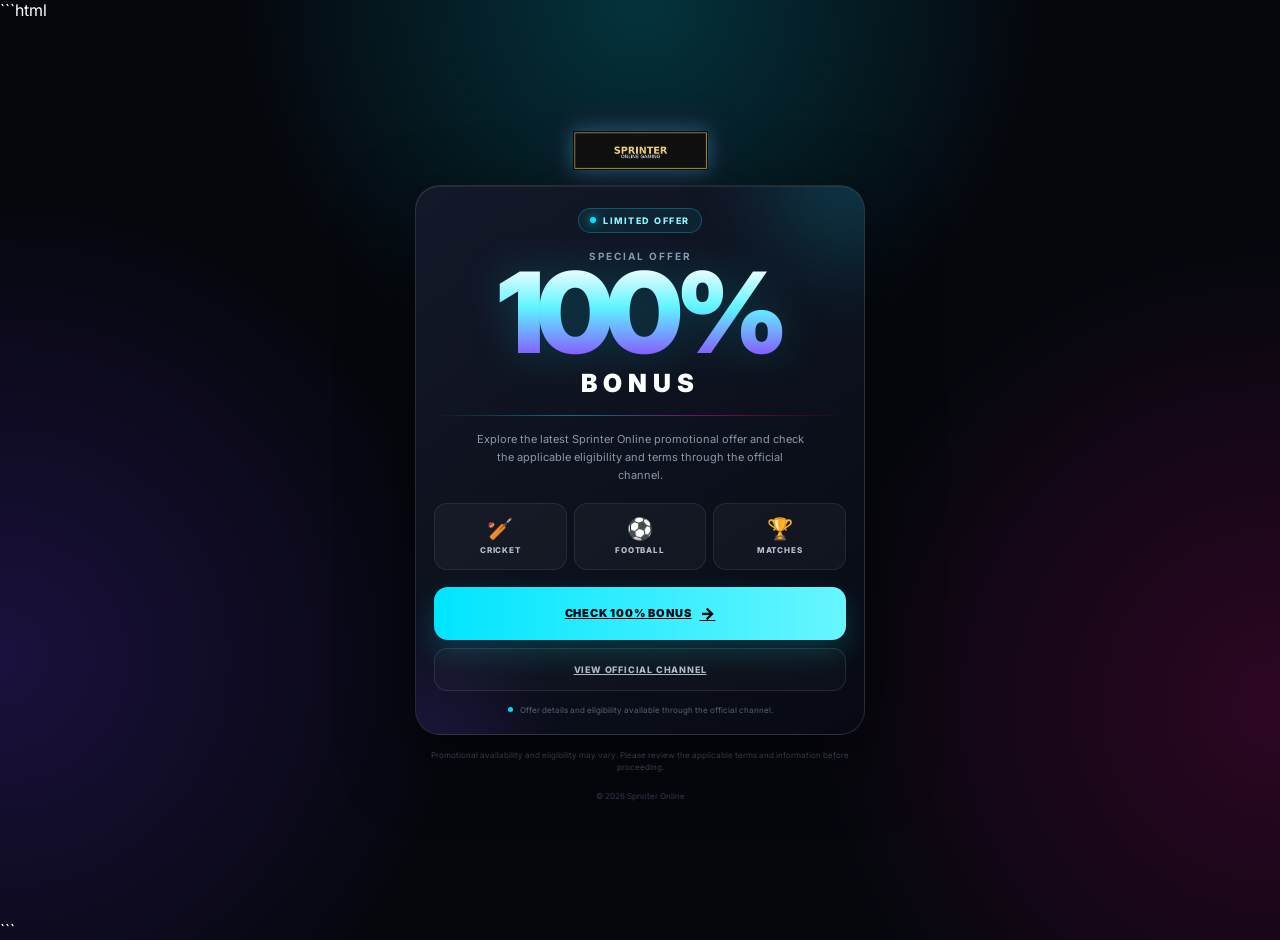
==== commit 59ecb30e: "Update index.html" ====
--- a/landingpage/index.html
+++ b/landingpage/index.html
@@ -13,14 +13,18 @@
 
   <meta
     name="description"
-    content="Explore Sprinter Online sports and entertainment experiences and check the latest promotional offer."
+    content="Sprinter Online promotional offer and official channel."
   >
 
-  <!-- Meta Pixel -->
+  <!-- =========================
+       META PIXEL
+  ========================== -->
+
   <script>
     !function(f,b,e,v,n,t,s)
     {
       if(f.fbq)return;
+
       n=f.fbq=function()
       {
         n.callMethod ?
@@ -41,6 +45,7 @@
 
       s=b.getElementsByTagName(e)[0];
       s.parentNode.insertBefore(t,s);
+
     }(
       window,
       document,
@@ -68,6 +73,9 @@
     >
   </noscript>
 
+
+  <!-- FONT -->
+
   <link
     rel="preconnect"
     href="https://fonts.googleapis.com"
@@ -84,6 +92,7 @@
     rel="stylesheet"
   >
 
+
   <style>
 
     * {
@@ -92,608 +101,709 @@
       padding: 0;
     }
 
-    html {
-      scroll-behavior: smooth;
-    }
-
+    html,
     body {
-      min-height: 100vh;
-      font-family: "Inter", Arial, sans-serif;
+      width: 100%;
+      min-height: 100%;
+    }
+
+    body {
+
+      font-family:
+        "Inter",
+        Arial,
+        sans-serif;
+
       color: #ffffff;
+
       background:
+
         radial-gradient(
-          circle at 15% 10%,
-          rgba(0, 229, 255, 0.18),
-          transparent 28%
-        ),
-        radial-gradient(
-          circle at 90% 20%,
-          rgba(255, 0, 153, 0.16),
-          transparent 30%
-        ),
-        radial-gradient(
-          circle at 50% 80%,
-          rgba(120, 0, 255, 0.18),
+          circle at 50% 0%,
+          rgba(0, 229, 255, .20),
           transparent 35%
         ),
+
+        radial-gradient(
+          circle at 0% 70%,
+          rgba(115, 55, 255, .20),
+          transparent 32%
+        ),
+
+        radial-gradient(
+          circle at 100% 75%,
+          rgba(255, 0, 153, .16),
+          transparent 32%
+        ),
+
         #05070d;
+
       overflow-x: hidden;
     }
 
+
+    /* BACKGROUND GRID */
+
     body::before {
+
       content: "";
+
       position: fixed;
+
       inset: 0;
+
       pointer-events: none;
-      opacity: 0.08;
+
+      opacity: .055;
+
       background-image:
+
         linear-gradient(
-          rgba(255,255,255,0.08) 1px,
+          rgba(255,255,255,.12) 1px,
           transparent 1px
         ),
+
         linear-gradient(
           90deg,
-          rgba(255,255,255,0.08) 1px,
+          rgba(255,255,255,.12) 1px,
           transparent 1px
         );
-      background-size: 42px 42px;
-      mask-image: linear-gradient(
-        to bottom,
-        black,
-        transparent 90%
-      );
-    }
-
-    a {
-      color: inherit;
-      text-decoration: none;
-    }
+
+      background-size: 36px 36px;
+    }
+
+
+    /* PAGE */
 
     .page {
+
       width: 100%;
-      max-width: 560px;
+
+      max-width: 480px;
+
+      min-height: 100vh;
+
       margin: auto;
-      padding: 18px 16px 35px;
+
+      padding:
+        22px
+        15px
+        30px;
+
+      display: flex;
+
+      flex-direction: column;
+
+      justify-content: center;
+
       position: relative;
+
       z-index: 2;
     }
 
-    /* TOP */
-
-    .topbar {
-      display: flex;
-      justify-content: center;
-      align-items: center;
-      padding: 8px 0 18px;
+
+    /* LOGO */
+
+    .logo-wrap {
+
+      text-align: center;
+
+      margin-bottom: 15px;
     }
 
     .logo {
-      width: 145px;
-      max-width: 70%;
+
+      width: 135px;
+
+      max-width: 60%;
+
       height: auto;
-      display: block;
+
       filter:
-        drop-shadow(0 0 8px rgba(0,229,255,.35))
-        drop-shadow(0 0 20px rgba(255,0,153,.18));
-    }
-
-    /* HERO */
-
-    .hero {
+
+        drop-shadow(
+          0 0 9px
+          rgba(0,229,255,.35)
+        )
+
+        drop-shadow(
+          0 0 18px
+          rgba(255,0,153,.20)
+        );
+    }
+
+
+    /* MAIN CARD */
+
+    .card {
+
       position: relative;
+
       overflow: hidden;
-      padding: 28px 20px 26px;
-      border: 1px solid rgba(255,255,255,.12);
-      border-radius: 28px;
+
+      border-radius: 25px;
+
+      padding:
+        22px
+        18px
+        18px;
+
       background:
+
         linear-gradient(
           145deg,
-          rgba(17,22,38,.96),
-          rgba(7,10,19,.94)
+          rgba(20,25,42,.98),
+          rgba(7,10,18,.98)
         );
+
+      border:
+
+        1px solid
+        rgba(255,255,255,.12);
+
       box-shadow:
-        0 20px 70px rgba(0,0,0,.45),
-        inset 0 1px 0 rgba(255,255,255,.08);
-    }
-
-    .hero::before {
+
+        0 25px 70px
+        rgba(0,0,0,.50),
+
+        inset 0 1px 0
+        rgba(255,255,255,.08);
+    }
+
+
+    .card::before {
+
       content: "";
+
       position: absolute;
-      width: 190px;
-      height: 190px;
-      right: -90px;
-      top: -80px;
+
+      width: 180px;
+
+      height: 180px;
+
+      top: -100px;
+
+      right: -80px;
+
+      border-radius: 50%;
+
       background: #00e5ff;
-      opacity: .13;
-      filter: blur(50px);
+
+      opacity: .16;
+
+      filter: blur(45px);
+    }
+
+
+    .card::after {
+
+      content: "";
+
+      position: absolute;
+
+      width: 180px;
+
+      height: 180px;
+
+      bottom: -110px;
+
+      left: -80px;
+
       border-radius: 50%;
-    }
-
-    .hero::after {
-      content: "";
-      position: absolute;
-      width: 180px;
-      height: 180px;
-      left: -100px;
-      bottom: -90px;
-      background: #ff0099;
-      opacity: .12;
-      filter: blur(50px);
+
+      background: #7c3cff;
+
+      opacity: .14;
+
+      filter: blur(45px);
+    }
+
+
+    .content {
+
+      position: relative;
+
+      z-index: 2;
+
+      text-align: center;
+    }
+
+
+    /* BADGE */
+
+    .badge {
+
+      display: inline-flex;
+
+      align-items: center;
+
+      gap: 7px;
+
+      padding:
+        6px
+        11px;
+
+      border-radius: 50px;
+
+      border:
+        1px solid
+        rgba(0,229,255,.28);
+
+      background:
+        rgba(0,229,255,.07);
+
+      color: #8ef5ff;
+
+      font-size: 9px;
+
+      font-weight: 800;
+
+      letter-spacing: 1.5px;
+
+      text-transform: uppercase;
+
+      margin-bottom: 17px;
+    }
+
+
+    .badge-dot {
+
+      width: 6px;
+
+      height: 6px;
+
       border-radius: 50%;
-    }
-
-    .hero-content {
-      position: relative;
-      z-index: 2;
-      text-align: center;
-    }
-
-    .eyebrow {
-      display: inline-flex;
-      align-items: center;
-      gap: 7px;
-      padding: 7px 12px;
-      border-radius: 100px;
+
+      background: #00e5ff;
+
+      box-shadow:
+        0 0 10px
+        #00e5ff;
+    }
+
+
+    /* OFFER */
+
+    .offer-label {
+
+      color: #8a95aa;
+
       font-size: 10px;
-      font-weight: 800;
-      letter-spacing: 1.5px;
+
+      font-weight: 700;
+
+      letter-spacing: 2px;
+
       text-transform: uppercase;
-      background: rgba(0,229,255,.08);
-      border: 1px solid rgba(0,229,255,.28);
-      color: #8ff6ff;
-      margin-bottom: 17px;
-    }
-
-    .eyebrow-dot {
-      width: 6px;
-      height: 6px;
-      border-radius: 50%;
-      background: #00e5ff;
-      box-shadow: 0 0 12px #00e5ff;
-      animation: pulse 1.5s infinite;
-    }
-
-    @keyframes pulse {
-      0%,100% {
-        opacity: 1;
-        transform: scale(1);
-      }
-      50% {
-        opacity: .45;
-        transform: scale(.7);
-      }
-    }
-
-    .hero h1 {
-      font-size: clamp(34px, 10vw, 54px);
-      line-height: .95;
+    }
+
+
+    .bonus {
+
+      margin-top: 2px;
+
+      font-size:
+        clamp(
+          82px,
+          24vw,
+          112px
+        );
+
+      line-height: .86;
+
       font-weight: 900;
-      letter-spacing: -2px;
-      text-transform: uppercase;
-    }
-
-    .hero h1 span {
-      display: block;
-      background: linear-gradient(
-        90deg,
-        #00e5ff,
-        #ffffff,
-        #ff4ac6
-      );
-      -webkit-background-clip: text;
-      background-clip: text;
-      color: transparent;
-    }
-
-    .hero-subtitle {
-      margin: 15px auto 0;
-      max-width: 390px;
-      color: #9da7bb;
-      font-size: 13px;
-      line-height: 1.65;
-    }
-
-    /* BONUS */
-
-    .bonus-box {
-      margin-top: 24px;
-      padding: 21px 15px 19px;
-      border-radius: 22px;
+
+      letter-spacing: -7px;
+
       background:
-        linear-gradient(
-          135deg,
-          rgba(0,229,255,.08),
-          rgba(255,0,153,.09)
-        );
-      border: 1px solid rgba(255,255,255,.13);
-      position: relative;
-      overflow: hidden;
-    }
-
-    .bonus-box::before {
-      content: "";
-      position: absolute;
-      inset: 0;
-      background:
-        linear-gradient(
-          110deg,
-          transparent 25%,
-          rgba(255,255,255,.07) 50%,
-          transparent 75%
-        );
-      transform: translateX(-120%);
-      animation: shine 4s infinite;
-    }
-
-    @keyframes shine {
-      0%,55% {
-        transform: translateX(-120%);
-      }
-      80%,100% {
-        transform: translateX(120%);
-      }
-    }
-
-    .bonus-small {
-      position: relative;
-      font-size: 10px;
-      font-weight: 800;
-      letter-spacing: 2px;
-      color: #8ff6ff;
-      text-transform: uppercase;
-    }
-
-    .bonus-number {
-      position: relative;
-      margin-top: 3px;
-      font-size: clamp(70px, 20vw, 105px);
-      line-height: .88;
-      font-weight: 900;
-      letter-spacing: -7px;
-      background:
+
         linear-gradient(
           180deg,
-          #ffffff 5%,
-          #00e5ff 45%,
-          #8c4cff 100%
+          #ffffff 0%,
+          #5ff5ff 45%,
+          #8a4dff 100%
         );
+
       -webkit-background-clip: text;
+
       background-clip: text;
+
       color: transparent;
-      filter: drop-shadow(0 0 20px rgba(0,229,255,.2));
-    }
-
-    .bonus-title {
-      position: relative;
-      margin-top: 5px;
-      font-size: 22px;
+
+      filter:
+
+        drop-shadow(
+          0 0 22px
+          rgba(0,229,255,.20)
+        );
+    }
+
+
+    .bonus-word {
+
+      margin-top: 8px;
+
+      font-size: 25px;
+
       font-weight: 900;
-      letter-spacing: 5px;
+
+      letter-spacing: 6px;
+
       color: #ffffff;
     }
 
-    .bonus-note {
-      position: relative;
-      margin-top: 8px;
+
+    .brand-line {
+
+      width: 100%;
+
+      height: 1px;
+
+      margin:
+        17px
+        0
+        14px;
+
+      background:
+
+        linear-gradient(
+          90deg,
+          transparent,
+          rgba(0,229,255,.45),
+          rgba(255,0,153,.45),
+          transparent
+        );
+    }
+
+
+    .description {
+
+      max-width: 330px;
+
+      margin: auto;
+
+      color: #8c97aa;
+
       font-size: 11px;
-      color: #8994a9;
-    }
-
-    /* SPORTS */
-
-    .section-heading {
+
+      line-height: 1.65;
+    }
+
+
+    /* SPORTS STRIP */
+
+    .sports {
+
+      display: grid;
+
+      grid-template-columns:
+        repeat(3, 1fr);
+
+      gap: 7px;
+
+      margin-top: 18px;
+    }
+
+
+    .sport {
+
+      min-height: 67px;
+
       display: flex;
-      align-items: end;
-      justify-content: space-between;
-      margin: 28px 3px 12px;
-    }
-
-    .section-heading h2 {
-      font-size: 18px;
+
+      flex-direction: column;
+
+      align-items: center;
+
+      justify-content: center;
+
+      border-radius: 13px;
+
+      border:
+        1px solid
+        rgba(255,255,255,.08);
+
+      background:
+        rgba(255,255,255,.035);
+    }
+
+
+    .sport-icon {
+
+      font-size: 21px;
+
+      line-height: 1;
+
+      margin-bottom: 6px;
+    }
+
+
+    .sport-name {
+
+      color: #b7c0d0;
+
+      font-size: 8px;
+
       font-weight: 800;
-    }
-
-    .section-heading span {
-      font-size: 10px;
-      color: #68748b;
+
+      letter-spacing: .8px;
+
       text-transform: uppercase;
-      letter-spacing: 1px;
-    }
-
-    .sports-grid {
-      display: grid;
-      grid-template-columns: repeat(2, 1fr);
-      gap: 12px;
-    }
-
-    .sport-card {
-      position: relative;
-      min-height: 150px;
-      padding: 17px;
-      overflow: hidden;
-      border-radius: 21px;
-      border: 1px solid rgba(255,255,255,.10);
+    }
+
+
+    /* CTA */
+
+    .cta {
+
+      width: 100%;
+
+      min-height: 53px;
+
+      margin-top: 17px;
+
+      display: flex;
+
+      align-items: center;
+
+      justify-content: center;
+
+      border-radius: 14px;
+
+      color: #02070b;
+
       background:
-        linear-gradient(
-          145deg,
-          rgba(21,27,43,.96),
-          rgba(8,11,20,.97)
-        );
-      transition:
-        transform .25s ease,
-        border-color .25s ease;
-    }
-
-    .sport-card:hover {
-      transform: translateY(-3px);
-      border-color: rgba(0,229,255,.38);
-    }
-
-    .sport-card::after {
-      content: "";
-      position: absolute;
-      width: 120px;
-      height: 120px;
-      right: -55px;
-      bottom: -60px;
-      border-radius: 50%;
-      background: rgba(0,229,255,.16);
-      filter: blur(30px);
-    }
-
-    .sport-icon {
-      width: 47px;
-      height: 47px;
-      display: flex;
-      justify-content: center;
-      align-items: center;
-      border-radius: 15px;
-      font-size: 25px;
-      background: rgba(255,255,255,.06);
-      border: 1px solid rgba(255,255,255,.08);
-      margin-bottom: 20px;
-    }
-
-    .sport-card h3 {
-      font-size: 15px;
-      font-weight: 800;
-      margin-bottom: 5px;
-    }
-
-    .sport-card p {
-      font-size: 10px;
-      line-height: 1.5;
-      color: #78849a;
-    }
-
-    .sport-arrow {
-      position: absolute;
-      right: 14px;
-      top: 15px;
-      color: #00e5ff;
-      font-size: 15px;
-    }
-
-    /* MATCH CENTRE */
-
-    .matches {
-      display: flex;
-      flex-direction: column;
-      gap: 10px;
-    }
-
-    .match-card {
-      position: relative;
-      padding: 15px;
-      border-radius: 18px;
-      border: 1px solid rgba(255,255,255,.09);
-      background: rgba(13,17,29,.92);
-      display: grid;
-      grid-template-columns: 1fr auto 1fr;
-      align-items: center;
-      gap: 8px;
-    }
-
-    .match-team {
-      font-size: 11px;
-      font-weight: 700;
-    }
-
-    .match-team:last-child {
-      text-align: right;
-    }
-
-    .match-team small {
-      display: block;
-      margin-top: 4px;
-      color: #657188;
-      font-size: 9px;
-      font-weight: 500;
-    }
-
-    .match-vs {
-      width: 32px;
-      height: 32px;
-      display: flex;
-      justify-content: center;
-      align-items: center;
-      border-radius: 50%;
-      font-size: 9px;
-      font-weight: 900;
-      color: #ffffff;
-      background:
-        linear-gradient(
-          135deg,
-          #00bcd4,
-          #743cff
-        );
-      box-shadow: 0 0 18px rgba(0,229,255,.18);
-    }
-
-    .match-status {
-      position: absolute;
-      left: 15px;
-      bottom: 5px;
-      font-size: 7px;
-      letter-spacing: .7px;
-      color: #536078;
-      text-transform: uppercase;
-    }
-
-    /* CTA */
-
-    .cta-box {
-      margin-top: 25px;
-      padding: 20px;
-      border-radius: 23px;
-      text-align: center;
-      background:
-        linear-gradient(
-          135deg,
-          rgba(0,229,255,.09),
-          rgba(124,58,237,.11)
-        );
-      border: 1px solid rgba(255,255,255,.11);
-    }
-
-    .cta-box h2 {
-      font-size: 20px;
-      font-weight: 900;
-      margin-bottom: 7px;
-    }
-
-    .cta-box p {
-      max-width: 390px;
-      margin: auto;
-      color: #7d899f;
-      font-size: 11px;
-      line-height: 1.6;
-    }
-
-    .btn {
-      width: 100%;
-      display: flex;
-      align-items: center;
-      justify-content: center;
-      min-height: 53px;
-      margin-top: 17px;
-      border-radius: 15px;
-      font-size: 12px;
-      font-weight: 900;
-      letter-spacing: .7px;
-      transition: transform .2s ease, box-shadow .2s ease;
-    }
-
-    .btn:hover {
-      transform: translateY(-2px);
-    }
-
-    .btn-primary {
-      color: #02060b;
-      background:
+
         linear-gradient(
           90deg,
           #00e5ff,
-          #64f6ff
+          #67f6ff
         );
+
+      font-size: 11px;
+
+      font-weight: 900;
+
+      letter-spacing: .8px;
+
       box-shadow:
-        0 10px 30px rgba(0,229,255,.20);
-    }
-
-    .btn-secondary {
-      margin-top: 9px;
-      color: #dbe3f2;
-      border: 1px solid rgba(255,255,255,.12);
-      background: rgba(255,255,255,.035);
-    }
-
-    /* FEATURES */
-
-    .mini-features {
-      display: grid;
-      grid-template-columns: repeat(3,1fr);
-      gap: 8px;
-      margin-top: 12px;
-    }
-
-    .mini {
-      padding: 13px 6px;
+
+        0 12px 30px
+        rgba(0,229,255,.20);
+
+      transition:
+        transform .2s ease,
+        box-shadow .2s ease;
+    }
+
+
+    .cta:hover {
+
+      transform:
+        translateY(-2px);
+
+      box-shadow:
+
+        0 15px 35px
+        rgba(0,229,255,.28);
+    }
+
+
+    .cta-arrow {
+
+      margin-left: 8px;
+
+      font-size: 16px;
+    }
+
+
+    /* SECONDARY */
+
+    .secondary {
+
+      width: 100%;
+
+      min-height: 43px;
+
+      margin-top: 8px;
+
+      display: flex;
+
+      align-items: center;
+
+      justify-content: center;
+
+      border-radius: 13px;
+
+      border:
+        1px solid
+        rgba(255,255,255,.10);
+
+      background:
+        rgba(255,255,255,.025);
+
+      color: #aeb8c9;
+
+      font-size: 9px;
+
+      font-weight: 800;
+
+      letter-spacing: .8px;
+    }
+
+
+    /* INFO */
+
+    .info {
+
+      display: flex;
+
+      align-items: center;
+
+      justify-content: center;
+
+      gap: 7px;
+
+      margin-top: 13px;
+
+      color: #566176;
+
+      font-size: 8px;
+
+      line-height: 1.5;
+    }
+
+
+    .info-dot {
+
+      width: 5px;
+
+      height: 5px;
+
+      border-radius: 50%;
+
+      background: #00d9ff;
+    }
+
+
+    /* TERMS */
+
+    .terms {
+
+      margin:
+        14px
+        5px
+        0;
+
       text-align: center;
-      border-radius: 14px;
-      background: rgba(255,255,255,.025);
-      border: 1px solid rgba(255,255,255,.06);
-    }
-
-    .mini-icon {
-      font-size: 18px;
-      margin-bottom: 6px;
-    }
-
-    .mini strong {
-      display: block;
-      font-size: 9px;
-      letter-spacing: .5px;
-    }
-
-    .mini span {
-      display: block;
-      margin-top: 3px;
-      color: #68748a;
+
+      color: #454f62;
+
       font-size: 8px;
-    }
-
-    /* TERMS */
-
-    .terms {
-      margin: 18px 5px 0;
-      color: #4f5b70;
-      font-size: 9px;
-      line-height: 1.65;
+
+      line-height: 1.6;
+    }
+
+
+    /* FOOTER */
+
+    footer {
+
       text-align: center;
-    }
-
-    footer {
-      padding: 22px 0 5px;
-      text-align: center;
-      color: #3e485b;
-      font-size: 9px;
-    }
-
-    @media (max-width: 390px) {
+
+      padding-top: 17px;
+
+      color: #353e50;
+
+      font-size: 8px;
+    }
+
+
+    /* SMALL DEVICES */
+
+    @media(max-height: 700px) {
 
       .page {
-        padding-left: 12px;
-        padding-right: 12px;
+
+        justify-content: flex-start;
+
+        padding-top: 15px;
       }
 
-      .hero {
-        padding-left: 15px;
-        padding-right: 15px;
+      .logo-wrap {
+
+        margin-bottom: 9px;
       }
 
-      .sports-grid {
-        gap: 8px;
+      .card {
+
+        padding-top: 17px;
       }
 
-      .sport-card {
-        min-height: 140px;
-        padding: 14px;
+      .bonus {
+
+        font-size: 75px;
       }
 
-      .hero h1 {
-        font-size: 34px;
+      .sports {
+
+        margin-top: 12px;
       }
+
+      .cta {
+
+        margin-top: 12px;
+      }
+    }
+
+
+    @media(max-width: 350px) {
+
+      .page {
+
+        padding-left: 10px;
+
+        padding-right: 10px;
+      }
+
+      .card {
+
+        padding-left: 13px;
+
+        padding-right: 13px;
+      }
+
+      .bonus {
+
+        font-size: 70px;
+
+        letter-spacing: -5px;
+      }
+
+      .bonus-word {
+
+        font-size: 21px;
+
+        letter-spacing: 4px;
+      }
     }
 
   </style>
+
 </head>
 
+
 <body>
 
+
   <main class="page">
 
-    <!-- LOGO -->
-    <header class="topbar">
+
+    <!-- =========================
+         SPRINTER LOGO
+    ========================== -->
+
+    <div class="logo-wrap">
 
       <a
         href="https://t.me/sprinteronlineid"
@@ -701,375 +811,190 @@
         rel="noopener noreferrer"
         onclick="trackTelegramClick()"
       >
+
         <img
           src="../assets/images/sprinterslogo.png"
           alt="Sprinter Online"
           class="logo"
         >
+
       </a>
 
-    </header>
-
-
-    <!-- HERO -->
-    <section class="hero">
-
-      <div class="hero-content">
-
-        <div class="eyebrow">
-          <span class="eyebrow-dot"></span>
+    </div>
+
+
+    <!-- =========================
+         OFFER CARD
+    ========================== -->
+
+    <section class="card">
+
+      <div class="content">
+
+
+        <!-- BADGE -->
+
+        <div class="badge">
+
+          <span class="badge-dot"></span>
+
           LIMITED OFFER
+
         </div>
 
-        <h1>
-          PLAY
-          <span>DIFFERENT.</span>
-        </h1>
-
-        <p class="hero-subtitle">
-          Explore a modern sports and entertainment experience
-          featuring cricket, football and more.
+
+        <!-- OFFER -->
+
+        <div class="offer-label">
+          Special Offer
+        </div>
+
+
+        <div class="bonus">
+          100%
+        </div>
+
+
+        <div class="bonus-word">
+          BONUS
+        </div>
+
+
+        <div class="brand-line"></div>
+
+
+        <p class="description">
+
+          Explore the latest Sprinter Online
+          promotional offer and check the
+          applicable eligibility and terms
+          through the official channel.
+
         </p>
 
 
-        <!-- BONUS -->
-        <div class="bonus-box">
-
-          <div class="bonus-small">
-            SPECIAL OFFER
+        <!-- =========================
+             SPORTS
+        ========================== -->
+
+        <div class="sports">
+
+
+          <div class="sport">
+
+            <div class="sport-icon">
+              🏏
+            </div>
+
+            <div class="sport-name">
+              Cricket
+            </div>
+
           </div>
 
-          <div class="bonus-number">
-            100%
+
+          <div class="sport">
+
+            <div class="sport-icon">
+              ⚽
+            </div>
+
+            <div class="sport-name">
+              Football
+            </div>
+
           </div>
 
-          <div class="bonus-title">
-            BONUS
+
+          <div class="sport">
+
+            <div class="sport-icon">
+              🏆
+            </div>
+
+            <div class="sport-name">
+              Matches
+            </div>
+
           </div>
 
-          <div class="bonus-note">
-            Check current eligibility and applicable terms.
-          </div>
 
         </div>
 
+
+        <!-- =========================
+             MAIN CTA
+        ========================== -->
+
+        <a
+          class="cta"
+          href="https://t.me/sprinteronlineid"
+          target="_blank"
+          rel="noopener noreferrer"
+          onclick="trackTelegramClick()"
+        >
+
+          CHECK 100% BONUS
+
+          <span class="cta-arrow">
+            →
+          </span>
+
+        </a>
+
+
+        <!-- SECONDARY CTA -->
+
+        <a
+          class="secondary"
+          href="https://t.me/sprinteronlineid"
+          target="_blank"
+          rel="noopener noreferrer"
+          onclick="trackTelegramClick()"
+        >
+
+          VIEW OFFICIAL CHANNEL
+
+        </a>
+
+
+        <!-- INFO -->
+
+        <div class="info">
+
+          <span class="info-dot"></span>
+
+          Offer details and eligibility available
+          through the official channel.
+
+        </div>
+
+
       </div>
 
     </section>
 
 
-    <!-- SPORTS -->
-    <div class="section-heading">
-
-      <h2>
-        Explore Sports
-      </h2>
-
-      <span>
-        Featured
-      </span>
-
-    </div>
-
-
-    <section class="sports-grid">
-
-      <article class="sport-card">
-
-        <div class="sport-icon">
-          🏏
-        </div>
-
-        <div class="sport-arrow">
-          →
-        </div>
-
-        <h3>
-          Cricket
-        </h3>
-
-        <p>
-          Follow cricket-focused experiences and
-          match content.
-        </p>
-
-      </article>
-
-
-      <article class="sport-card">
-
-        <div class="sport-icon">
-          ⚽
-        </div>
-
-        <div class="sport-arrow">
-          →
-        </div>
-
-        <h3>
-          Football
-        </h3>
-
-        <p>
-          Explore football themes, matches and
-          sports content.
-        </p>
-
-      </article>
-
-
-      <article class="sport-card">
-
-        <div class="sport-icon">
-          🏆
-        </div>
-
-        <div class="sport-arrow">
-          →
-        </div>
-
-        <h3>
-          Match Centre
-        </h3>
-
-        <p>
-          Discover featured match and sports
-          experiences.
-        </p>
-
-      </article>
-
-
-      <article class="sport-card">
-
-        <div class="sport-icon">
-          🎮
-        </div>
-
-        <div class="sport-arrow">
-          →
-        </div>
-
-        <h3>
-          Sports & Games
-        </h3>
-
-        <p>
-          A modern collection of sports-inspired
-          entertainment.
-        </p>
-
-      </article>
-
-    </section>
-
-
-    <!-- MATCHES -->
-    <div class="section-heading">
-
-      <h2>
-        Featured Matches
-      </h2>
-
-      <span>
-        Sports
-      </span>
-
-    </div>
-
-
-    <section class="matches">
-
-      <div class="match-card">
-
-        <div class="match-team">
-          INDIA
-          <small>
-            Cricket
-          </small>
-        </div>
-
-        <div class="match-vs">
-          VS
-        </div>
-
-        <div class="match-team">
-          GLOBAL XI
-          <small>
-            Cricket
-          </small>
-        </div>
-
-        <div class="match-status">
-          Featured
-        </div>
-
-      </div>
-
-
-      <div class="match-card">
-
-        <div class="match-team">
-          CITY FC
-          <small>
-            Football
-          </small>
-        </div>
-
-        <div class="match-vs">
-          VS
-        </div>
-
-        <div class="match-team">
-          UNITED FC
-          <small>
-            Football
-          </small>
-        </div>
-
-        <div class="match-status">
-          Featured
-        </div>
-
-      </div>
-
-
-      <div class="match-card">
-
-        <div class="match-team">
-          WORLD XI
-          <small>
-            Sports
-          </small>
-        </div>
-
-        <div class="match-vs">
-          VS
-        </div>
-
-        <div class="match-team">
-          ALL STARS
-          <small>
-            Sports
-          </small>
-        </div>
-
-        <div class="match-status">
-          Explore
-        </div>
-
-      </div>
-
-    </section>
-
-
-    <!-- CTA -->
-    <section class="cta-box">
-
-      <h2>
-        100% BONUS OFFER
-      </h2>
-
-      <p>
-        Check the latest promotional information,
-        eligibility requirements and applicable terms
-        through the official channel.
-      </p>
-
-
-      <a
-        class="btn btn-primary"
-        href="https://t.me/sprinteronlineid"
-        target="_blank"
-        rel="noopener noreferrer"
-        onclick="trackTelegramClick()"
-      >
-        CHECK 100% BONUS OFFER →
-      </a>
-
-
-      <a
-        class="btn btn-secondary"
-        href="https://t.me/sprinteronlineid"
-        target="_blank"
-        rel="noopener noreferrer"
-        onclick="trackTelegramClick()"
-      >
-        VIEW OFFICIAL CHANNEL
-      </a>
-
-    </section>
-
-
-    <!-- MINI FEATURES -->
-    <section class="mini-features">
-
-      <div class="mini">
-
-        <div class="mini-icon">
-          ⚡
-        </div>
-
-        <strong>
-          FAST
-        </strong>
-
-        <span>
-          Modern experience
-        </span>
-
-      </div>
-
-
-      <div class="mini">
-
-        <div class="mini-icon">
-          🏟️
-        </div>
-
-        <strong>
-          SPORTS
-        </strong>
-
-        <span>
-          Cricket & football
-        </span>
-
-      </div>
-
-
-      <div class="mini">
-
-        <div class="mini-icon">
-          🔗
-        </div>
-
-        <strong>
-          CONNECTED
-        </strong>
-
-        <span>
-          Official channel
-        </span>
-
-      </div>
-
-    </section>
-
-
     <!-- TERMS -->
+
     <p class="terms">
-      Promotional availability, eligibility and terms may vary.
-      Please review the applicable information through the
-      official channel before proceeding.
+
+      Promotional availability and eligibility may vary.
+      Please review the applicable terms and information
+      before proceeding.
+
     </p>
 
 
     <footer>
-      © 2026 Sprinter Online. All rights reserved.
+
+      © 2026 Sprinter Online
+
     </footer>
 
+
   </main>
+
 
 </body>
 </html>
